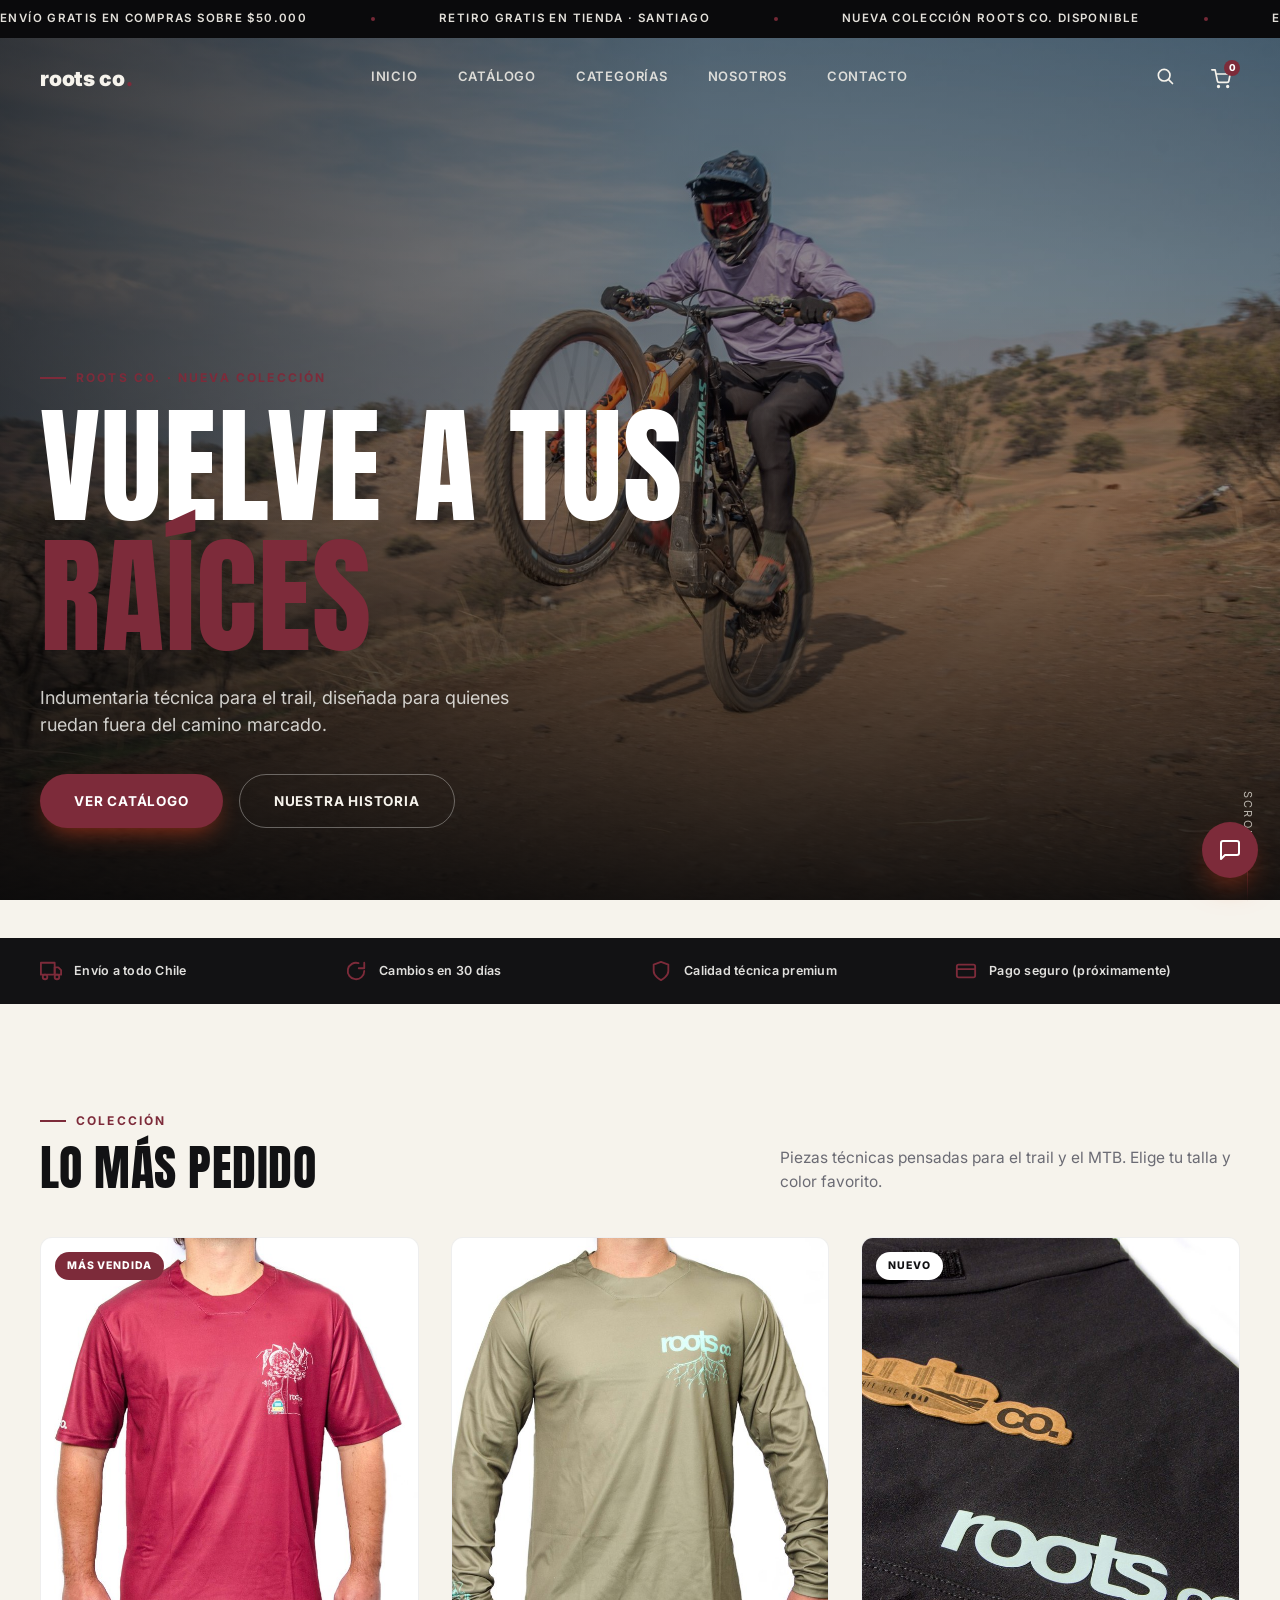
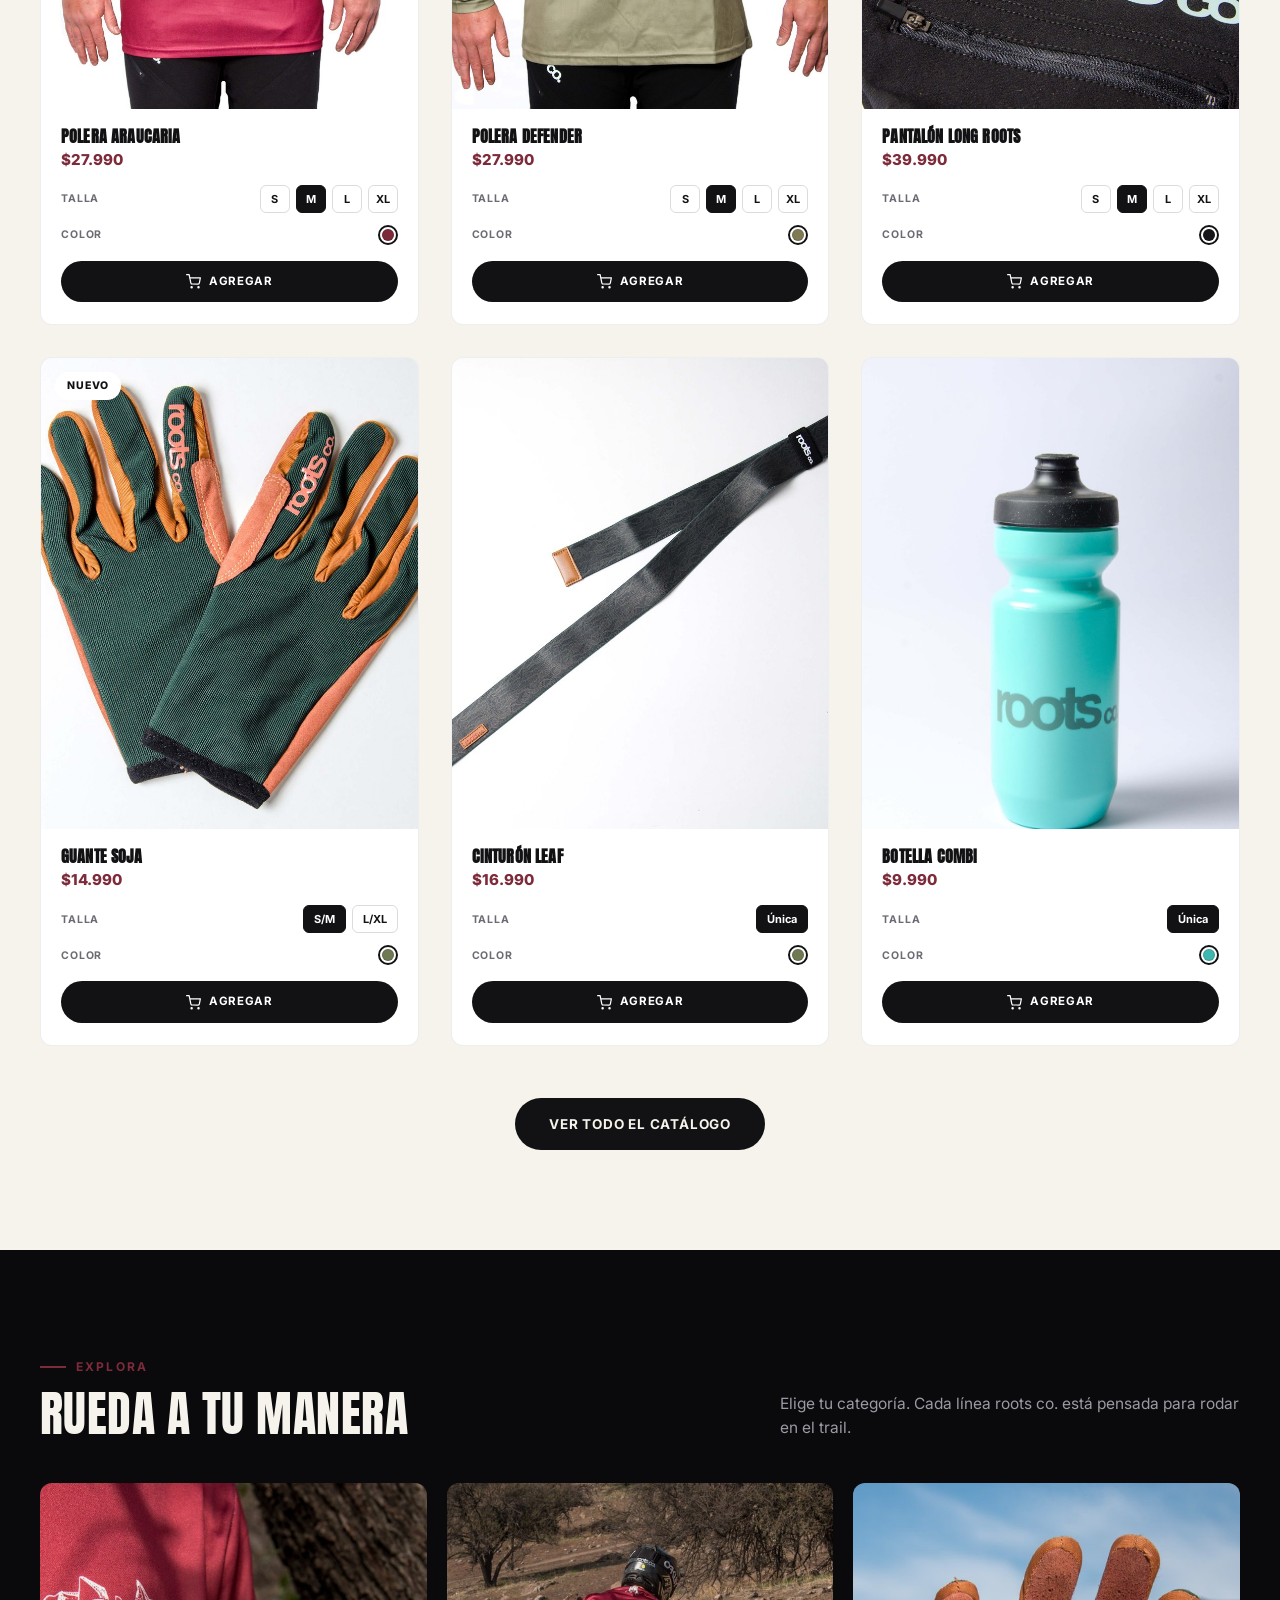
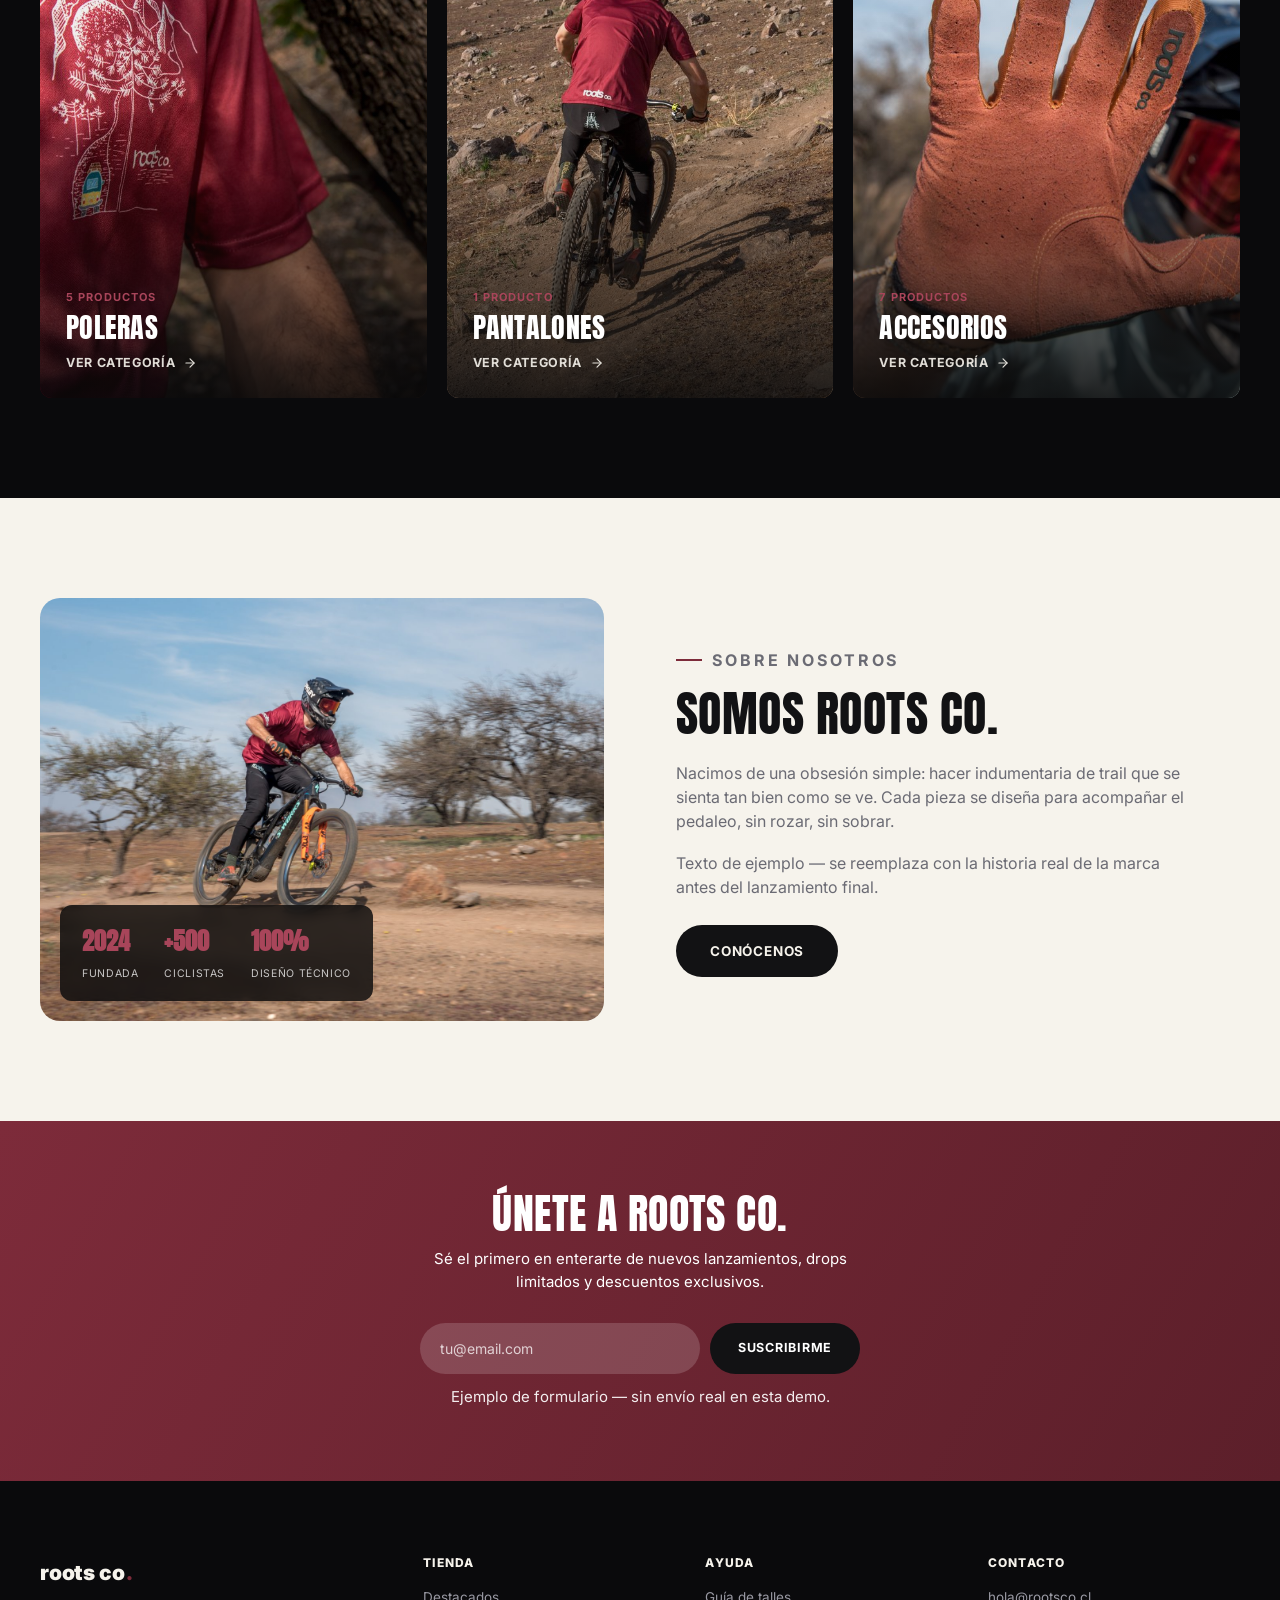
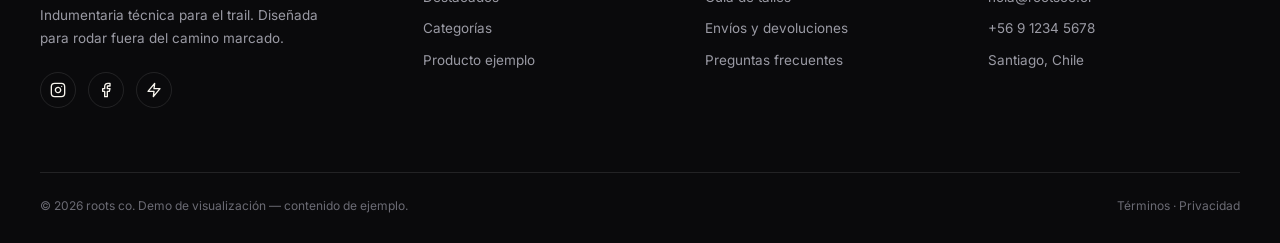
==== index.html @ 6bad0a55 "Corrige que todos los productos llevaban a la misma página Cada tarjeta apuntaba a producto.html sin" ====
<!doctype html>
<html lang="es">
<head>
<meta charset="UTF-8" />
<meta name="viewport" content="width=device-width, initial-scale=1.0" />
<title>roots co. — Indumentaria Trail &amp; MTB</title>
<meta name="description" content="roots co. — indumentaria técnica para trail y MTB. Poleras, pantalones y accesorios diseñados para rodar fuera del camino marcado." />
<meta property="og:title" content="roots co. — Indumentaria Trail &amp; MTB" />
<meta property="og:image" content="assets/images/banner/hero-wheelie.jpg" />
<link rel="icon" href="data:image/svg+xml,<svg xmlns=%22http://www.w3.org/2000/svg%22 viewBox=%220 0 100 100%22><text y=%22.9em%22 font-size=%2290%22 fill=%22%237d2b3a%22>r</text></svg>" />
<link rel="stylesheet" href="css/styles.css" />
</head>
<body>

<!-- ============ Announcement bar ============ -->
<div class="announce">
  <div class="announce-track" aria-hidden="true">
    <span>Envío gratis en compras sobre $50.000</span>
    <span>Retiro gratis en tienda · Santiago</span>
    <span>Nueva colección roots co. disponible</span>
    <span>Envío gratis en compras sobre $50.000</span>
    <span>Retiro gratis en tienda · Santiago</span>
    <span>Nueva colección roots co. disponible</span>
  </div>
</div>

<!-- ============ Header ============ -->
<header class="site-header" id="siteHeader">
  <div class="container">
    <a href="index.html" class="logo">roots co<span class="dot">.</span></a>

    <nav class="nav-desktop">
      <a href="index.html">Inicio</a>
      <a href="index.html#destacados">Catálogo</a>
      <a href="index.html#categorias">Categorías</a>
      <a href="index.html#nosotros">Nosotros</a>
      <a href="index.html#footer">Contacto</a>
    </nav>

    <div class="header-actions">
      <button class="icon-btn hide-mobile" id="searchBtn" aria-label="Buscar" type="button">
        <svg viewBox="0 0 24 24" fill="none" stroke="currentColor" stroke-width="2" stroke-linecap="round"><circle cx="11" cy="11" r="7"/><line x1="21" y1="21" x2="16.65" y2="16.65"/></svg>
      </button>
      <button class="icon-btn" id="cartBtn" aria-label="Carrito" type="button">
        <svg viewBox="0 0 24 24" fill="none" stroke="currentColor" stroke-width="2" stroke-linecap="round" stroke-linejoin="round"><circle cx="9" cy="21" r="1"/><circle cx="20" cy="21" r="1"/><path d="M1 1h4l2.68 13.39a2 2 0 0 0 2 1.61h9.72a2 2 0 0 0 2-1.61L23 6H6"/></svg>
        <span class="cart-count" id="cartCount">0</span>
      </button>
      <button class="nav-toggle" id="navToggle" aria-label="Abrir menú" type="button">
        <svg viewBox="0 0 24 24" fill="none" stroke="currentColor" stroke-width="2" stroke-linecap="round"><line x1="3" y1="7" x2="21" y2="7"/><line x1="3" y1="12" x2="21" y2="12"/><line x1="3" y1="17" x2="21" y2="17"/></svg>
      </button>
    </div>
  </div>
</header>

<!-- ============ Mobile nav ============ -->
<div class="nav-mobile" id="navMobile">
  <a href="index.html">Inicio</a>
  <a href="index.html#destacados">Catálogo</a>
  <a href="index.html#categorias">Categorías</a>
  <a href="index.html#nosotros">Nosotros</a>
  <a href="index.html#footer">Contacto</a>
  <div class="nav-mobile-foot">
    roots co.<br />
    hola@rootsco.cl · +56 9 1234 5678
  </div>
</div>

<!-- ============ Hero ============ -->
<section class="hero">
  <div class="hero-media">
    <img
      src="assets/images/banner/hero-wheelie.jpg"
      alt="Ciclista de roots co. en pleno trail de montaña"
    />
  </div>

  <div class="hero-content">
    <p class="eyebrow">roots co. · Nueva Colección</p>
    <h1 class="hero-title">VUELVE A TUS<br /><em>RAÍCES</em></h1>
    <p class="hero-text">Indumentaria técnica para el trail, diseñada para quienes ruedan fuera del camino marcado.</p>
    <div class="hero-cta">
      <a href="#destacados" class="btn btn-primary">Ver catálogo</a>
      <a href="#nosotros" class="btn btn-ghost">Nuestra historia</a>
    </div>
  </div>

  <div class="hero-scroll" aria-hidden="true">
    <span>Scroll</span>
    <span class="chevron"></span>
  </div>
</section>

<!-- ============ Value strip ============ -->
<div class="value-strip">
  <div class="container">
    <div class="value-item">
      <svg viewBox="0 0 24 24" fill="none" stroke="currentColor" stroke-width="2" stroke-linecap="round" stroke-linejoin="round"><rect x="1" y="3" width="15" height="13"/><polygon points="16 8 20 8 23 11 23 16 16 16 16 8"/><circle cx="5.5" cy="18.5" r="2.5"/><circle cx="18.5" cy="18.5" r="2.5"/></svg>
      Envío a todo Chile
    </div>
    <div class="value-item">
      <svg viewBox="0 0 24 24" fill="none" stroke="currentColor" stroke-width="2" stroke-linecap="round" stroke-linejoin="round"><path d="M21 12a9 9 0 1 1-6.219-8.56"/><polyline points="21 3 21 9 15 9"/></svg>
      Cambios en 30 días
    </div>
    <div class="value-item">
      <svg viewBox="0 0 24 24" fill="none" stroke="currentColor" stroke-width="2" stroke-linecap="round" stroke-linejoin="round"><path d="M12 22s8-4 8-10V5l-8-3-8 3v7c0 6 8 10 8 10z"/></svg>
      Calidad técnica premium
    </div>
    <div class="value-item">
      <svg viewBox="0 0 24 24" fill="none" stroke="currentColor" stroke-width="2" stroke-linecap="round" stroke-linejoin="round"><rect x="2" y="5" width="20" height="14" rx="2"/><line x1="2" y1="10" x2="22" y2="10"/></svg>
      Pago seguro (próximamente)
    </div>
  </div>
</div>

<!-- ============ Featured products ============ -->
<section class="section-products" id="destacados">
  <div class="container">
    <div class="section-head" data-reveal>
      <div>
        <p class="eyebrow">Colección</p>
        <h2 class="section-title">Lo más pedido</h2>
      </div>
      <p class="section-sub">Piezas técnicas pensadas para el trail y el MTB. Elige tu talla y color favorito.</p>
    </div>

    <div class="product-grid">

      <!-- Producto 1 -->
      <a href="producto.html?id=polera-araucaria" class="product-card" data-reveal>
        <div class="product-media">
          <span class="product-badge accent">Más vendida</span>
          <img src="assets/images/productos/poleras/polera-araucaria-1.jpg" alt="Polera Araucaria" loading="lazy" />
          <button class="product-quick" type="button" aria-label="Vista rápida" data-quickview>
            <svg viewBox="0 0 24 24" fill="none" stroke="currentColor" stroke-width="2" stroke-linecap="round" stroke-linejoin="round"><path d="M1 12s4-8 11-8 11 8 11 8-4 8-11 8-11-8-11-8z"/><circle cx="12" cy="12" r="3"/></svg>
          </button>
        </div>
        <div class="product-info">
          <h3 class="product-name">Polera Araucaria</h3>
          <p class="product-price">$27.990</p>

          <div class="option-row">
            <span class="option-label">Talla</span>
            <div class="size-pills" data-size-group>
              <button type="button" class="size-pill">S</button>
              <button type="button" class="size-pill active">M</button>
              <button type="button" class="size-pill">L</button>
              <button type="button" class="size-pill">XL</button>
            </div>
          </div>
          <div class="option-row">
            <span class="option-label">Color</span>
            <div class="color-dots" data-color-group>
              <button type="button" class="color-dot active" style="--c:#7d2b3a" aria-label="Concho Vino"><span style="background:#7d2b3a"></span></button>
            </div>
          </div>

          <button class="product-add" type="button" data-add-cart data-name="Polera Araucaria">
            <svg viewBox="0 0 24 24" fill="none" stroke="currentColor" stroke-width="2" stroke-linecap="round" stroke-linejoin="round"><circle cx="9" cy="21" r="1"/><circle cx="20" cy="21" r="1"/><path d="M1 1h4l2.68 13.39a2 2 0 0 0 2 1.61h9.72a2 2 0 0 0 2-1.61L23 6H6"/></svg>
            Agregar
          </button>
        </div>
      </a>

      <!-- Producto 2 -->
      <a href="producto.html?id=polera-defender" class="product-card" data-reveal>
        <div class="product-media">
          <img src="assets/images/productos/poleras/polera-defender-1.jpg" alt="Polera Defender" loading="lazy" />
          <button class="product-quick" type="button" aria-label="Vista rápida" data-quickview>
            <svg viewBox="0 0 24 24" fill="none" stroke="currentColor" stroke-width="2" stroke-linecap="round" stroke-linejoin="round"><path d="M1 12s4-8 11-8 11 8 11 8-4 8-11 8-11-8-11-8z"/><circle cx="12" cy="12" r="3"/></svg>
          </button>
        </div>
        <div class="product-info">
          <h3 class="product-name">Polera Defender</h3>
          <p class="product-price">$27.990</p>

          <div class="option-row">
            <span class="option-label">Talla</span>
            <div class="size-pills" data-size-group>
              <button type="button" class="size-pill">S</button>
              <button type="button" class="size-pill active">M</button>
              <button type="button" class="size-pill">L</button>
              <button type="button" class="size-pill">XL</button>
            </div>
          </div>
          <div class="option-row">
            <span class="option-label">Color</span>
            <div class="color-dots" data-color-group>
              <button type="button" class="color-dot active" style="--c:#7d7a54" aria-label="Verde Militar"><span style="background:#7d7a54"></span></button>
            </div>
          </div>

          <button class="product-add" type="button" data-add-cart data-name="Polera Defender">
            <svg viewBox="0 0 24 24" fill="none" stroke="currentColor" stroke-width="2" stroke-linecap="round" stroke-linejoin="round"><circle cx="9" cy="21" r="1"/><circle cx="20" cy="21" r="1"/><path d="M1 1h4l2.68 13.39a2 2 0 0 0 2 1.61h9.72a2 2 0 0 0 2-1.61L23 6H6"/></svg>
            Agregar
          </button>
        </div>
      </a>

      <!-- Producto 3 -->
      <a href="producto.html?id=pantalon-long-roots" class="product-card" data-reveal>
        <div class="product-media">
          <span class="product-badge">Nuevo</span>
          <img src="assets/images/productos/pantalones/pantalon-long-roots-1.jpg" alt="Pantalón Long Roots" loading="lazy" />
          <button class="product-quick" type="button" aria-label="Vista rápida" data-quickview>
            <svg viewBox="0 0 24 24" fill="none" stroke="currentColor" stroke-width="2" stroke-linecap="round" stroke-linejoin="round"><path d="M1 12s4-8 11-8 11 8 11 8-4 8-11 8-11-8-11-8z"/><circle cx="12" cy="12" r="3"/></svg>
          </button>
        </div>
        <div class="product-info">
          <h3 class="product-name">Pantalón Long Roots</h3>
          <p class="product-price">$39.990</p>

          <div class="option-row">
            <span class="option-label">Talla</span>
            <div class="size-pills" data-size-group>
              <button type="button" class="size-pill">S</button>
              <button type="button" class="size-pill active">M</button>
              <button type="button" class="size-pill">L</button>
              <button type="button" class="size-pill">XL</button>
            </div>
          </div>
          <div class="option-row">
            <span class="option-label">Color</span>
            <div class="color-dots" data-color-group>
              <button type="button" class="color-dot active" style="--c:#16161a" aria-label="Negro"><span style="background:#16161a"></span></button>
            </div>
          </div>

          <button class="product-add" type="button" data-add-cart data-name="Pantalón Long Roots">
            <svg viewBox="0 0 24 24" fill="none" stroke="currentColor" stroke-width="2" stroke-linecap="round" stroke-linejoin="round"><circle cx="9" cy="21" r="1"/><circle cx="20" cy="21" r="1"/><path d="M1 1h4l2.68 13.39a2 2 0 0 0 2 1.61h9.72a2 2 0 0 0 2-1.61L23 6H6"/></svg>
            Agregar
          </button>
        </div>
      </a>

      <!-- Producto 4 -->
      <a href="producto.html?id=guante-soja" class="product-card" data-reveal>
        <div class="product-media">
          <span class="product-badge">Nuevo</span>
          <img src="assets/images/productos/guantes/guante-soja-1.jpg" alt="Guante Soja" loading="lazy" />
          <button class="product-quick" type="button" aria-label="Vista rápida" data-quickview>
            <svg viewBox="0 0 24 24" fill="none" stroke="currentColor" stroke-width="2" stroke-linecap="round" stroke-linejoin="round"><path d="M1 12s4-8 11-8 11 8 11 8-4 8-11 8-11-8-11-8z"/><circle cx="12" cy="12" r="3"/></svg>
          </button>
        </div>
        <div class="product-info">
          <h3 class="product-name">Guante Soja</h3>
          <p class="product-price">$14.990</p>

          <div class="option-row">
            <span class="option-label">Talla</span>
            <div class="size-pills" data-size-group>
              <button type="button" class="size-pill active" style="width:auto;padding:0 10px;">S/M</button>
              <button type="button" class="size-pill" style="width:auto;padding:0 10px;">L/XL</button>
            </div>
          </div>
          <div class="option-row">
            <span class="option-label">Color</span>
            <div class="color-dots" data-color-group>
              <button type="button" class="color-dot active" style="--c:#6f7a52" aria-label="Verde Militar"><span style="background:#6f7a52"></span></button>
            </div>
          </div>

          <button class="product-add" type="button" data-add-cart data-name="Guante Soja">
            <svg viewBox="0 0 24 24" fill="none" stroke="currentColor" stroke-width="2" stroke-linecap="round" stroke-linejoin="round"><circle cx="9" cy="21" r="1"/><circle cx="20" cy="21" r="1"/><path d="M1 1h4l2.68 13.39a2 2 0 0 0 2 1.61h9.72a2 2 0 0 0 2-1.61L23 6H6"/></svg>
            Agregar
          </button>
        </div>
      </a>

      <!-- Producto 5 -->
      <a href="producto.html?id=cinturon-leaf" class="product-card" data-reveal>
        <div class="product-media">
          <img src="assets/images/productos/cinturones/cinturon-leaf-1.jpg" alt="Cinturón Leaf" loading="lazy" />
          <button class="product-quick" type="button" aria-label="Vista rápida" data-quickview>
            <svg viewBox="0 0 24 24" fill="none" stroke="currentColor" stroke-width="2" stroke-linecap="round" stroke-linejoin="round"><path d="M1 12s4-8 11-8 11 8 11 8-4 8-11 8-11-8-11-8z"/><circle cx="12" cy="12" r="3"/></svg>
          </button>
        </div>
        <div class="product-info">
          <h3 class="product-name">Cinturón Leaf</h3>
          <p class="product-price">$16.990</p>

          <div class="option-row">
            <span class="option-label">Talla</span>
            <div class="size-pills" data-size-group>
              <button type="button" class="size-pill active" style="width:auto;padding:0 10px;">Única</button>
            </div>
          </div>
          <div class="option-row">
            <span class="option-label">Color</span>
            <div class="color-dots" data-color-group>
              <button type="button" class="color-dot active" style="--c:#6f7a52" aria-label="Verde Militar"><span style="background:#6f7a52"></span></button>
            </div>
          </div>

          <button class="product-add" type="button" data-add-cart data-name="Cinturón Leaf">
            <svg viewBox="0 0 24 24" fill="none" stroke="currentColor" stroke-width="2" stroke-linecap="round" stroke-linejoin="round"><circle cx="9" cy="21" r="1"/><circle cx="20" cy="21" r="1"/><path d="M1 1h4l2.68 13.39a2 2 0 0 0 2 1.61h9.72a2 2 0 0 0 2-1.61L23 6H6"/></svg>
            Agregar
          </button>
        </div>
      </a>

      <!-- Producto 6 -->
      <a href="producto.html?id=botella-combi" class="product-card" data-reveal>
        <div class="product-media">
          <img src="assets/images/productos/botellas/botella-combi-1.jpg" alt="Botella Combi" loading="lazy" />
          <button class="product-quick" type="button" aria-label="Vista rápida" data-quickview>
            <svg viewBox="0 0 24 24" fill="none" stroke="currentColor" stroke-width="2" stroke-linecap="round" stroke-linejoin="round"><path d="M1 12s4-8 11-8 11 8 11 8-4 8-11 8-11-8-11-8z"/><circle cx="12" cy="12" r="3"/></svg>
          </button>
        </div>
        <div class="product-info">
          <h3 class="product-name">Botella Combi</h3>
          <p class="product-price">$9.990</p>

          <div class="option-row">
            <span class="option-label">Talla</span>
            <div class="size-pills" data-size-group>
              <button type="button" class="size-pill active" style="width:auto;padding:0 10px;">Única</button>
            </div>
          </div>
          <div class="option-row">
            <span class="option-label">Color</span>
            <div class="color-dots" data-color-group>
              <button type="button" class="color-dot active" style="--c:#3fb6ae" aria-label="Turquesa"><span style="background:#3fb6ae"></span></button>
            </div>
          </div>

          <button class="product-add" type="button" data-add-cart data-name="Botella Combi">
            <svg viewBox="0 0 24 24" fill="none" stroke="currentColor" stroke-width="2" stroke-linecap="round" stroke-linejoin="round"><circle cx="9" cy="21" r="1"/><circle cx="20" cy="21" r="1"/><path d="M1 1h4l2.68 13.39a2 2 0 0 0 2 1.61h9.72a2 2 0 0 0 2-1.61L23 6H6"/></svg>
            Agregar
          </button>
        </div>
      </a>

    </div>

    <div class="products-foot" data-reveal>
      <a href="categoria.html?cat=todos" class="btn btn-dark">Ver todo el catálogo</a>
    </div>
  </div>
</section>

<!-- ============ Categories ============ -->
<section class="section-categories" id="categorias">
  <div class="container">
    <div class="section-head" data-reveal>
      <div>
        <p class="eyebrow">Explora</p>
        <h2 class="section-title">Rueda a tu manera</h2>
      </div>
      <p class="section-sub on-dark">Elige tu categoría. Cada línea roots co. está pensada para rodar en el trail.</p>
    </div>

    <div class="cat-grid">
      <a href="categoria.html?cat=poleras" class="cat-card" data-reveal>
        <img src="assets/images/categorias/poleras.jpg" alt="Detalle de polera roots co. en el trail" loading="lazy" />
        <div class="cat-tag">
          <span class="cat-count">5 productos</span>
          <h3>Poleras</h3>
          <span class="cat-link">Ver categoría
            <svg viewBox="0 0 24 24" fill="none" stroke="currentColor" stroke-width="2" stroke-linecap="round" stroke-linejoin="round"><line x1="5" y1="12" x2="19" y2="12"/><polyline points="12 5 19 12 12 19"/></svg>
          </span>
        </div>
      </a>
      <a href="categoria.html?cat=pantalones" class="cat-card" data-reveal>
        <img src="assets/images/categorias/pantalones.jpg" alt="Ciclista de roots co. rodando en terreno rocoso" loading="lazy" />
        <div class="cat-tag">
          <span class="cat-count">1 producto</span>
          <h3>Pantalones</h3>
          <span class="cat-link">Ver categoría
            <svg viewBox="0 0 24 24" fill="none" stroke="currentColor" stroke-width="2" stroke-linecap="round" stroke-linejoin="round"><line x1="5" y1="12" x2="19" y2="12"/><polyline points="12 5 19 12 12 19"/></svg>
          </span>
        </div>
      </a>
      <a href="categoria.html?cat=accesorios" class="cat-card" data-reveal>
        <img src="assets/images/categorias/accesorios.jpg" alt="Detalle de guante técnico roots co." loading="lazy" />
        <div class="cat-tag">
          <span class="cat-count">7 productos</span>
          <h3>Accesorios</h3>
          <span class="cat-link">Ver categoría
            <svg viewBox="0 0 24 24" fill="none" stroke="currentColor" stroke-width="2" stroke-linecap="round" stroke-linejoin="round"><line x1="5" y1="12" x2="19" y2="12"/><polyline points="12 5 19 12 12 19"/></svg>
          </span>
        </div>
      </a>
    </div>
  </div>
</section>

<!-- ============ About ============ -->
<section class="section-about" id="nosotros">
  <div class="container">
    <div class="about-grid">
      <div class="about-media" data-reveal>
        <img src="assets/images/nosotros/nosotros-trail.jpg" alt="Ciclista de roots co. rodando en el trail" loading="lazy" />
        <div class="about-stats">
          <div><strong>2024</strong><span>Fundada</span></div>
          <div><strong>+500</strong><span>Ciclistas</span></div>
          <div><strong>100%</strong><span>Diseño técnico</span></div>
        </div>
      </div>
      <div class="about-copy" data-reveal>
        <p class="eyebrow">Sobre nosotros</p>
        <h2 class="section-title" style="margin-bottom:22px;">Somos roots co.</h2>
        <p>Nacimos de una obsesión simple: hacer indumentaria de trail que se sienta tan bien como se ve. Cada pieza se diseña para acompañar el pedaleo, sin rozar, sin sobrar.</p>
        <p>Texto de ejemplo — se reemplaza con la historia real de la marca antes del lanzamiento final.</p>
        <a href="#footer" class="btn btn-dark">Conócenos</a>
      </div>
    </div>
  </div>
</section>

<!-- ============ Newsletter CTA ============ -->
<section class="section-cta">
  <div class="container">
    <h2 data-reveal>Únete a roots co.</h2>
    <p data-reveal>Sé el primero en enterarte de nuevos lanzamientos, drops limitados y descuentos exclusivos.</p>
    <form class="cta-form" id="newsletterForm" data-reveal>
      <input type="email" placeholder="tu@email.com" required aria-label="Correo electrónico" />
      <button type="submit">Suscribirme</button>
    </form>
    <p class="cta-note">Ejemplo de formulario — sin envío real en esta demo.</p>
  </div>
</section>

<!-- ============ Footer ============ -->
<footer class="site-footer" id="footer">
  <div class="container">
    <div class="footer-grid">
      <div class="footer-brand">
        <a href="index.html" class="logo">roots co<span class="dot">.</span></a>
        <p>Indumentaria técnica para el trail. Diseñada para rodar fuera del camino marcado.</p>
        <div class="footer-social">
          <a href="#" aria-label="Instagram"><svg viewBox="0 0 24 24" fill="none" stroke="currentColor" stroke-width="2" stroke-linecap="round" stroke-linejoin="round"><rect x="2" y="2" width="20" height="20" rx="5"/><path d="M16 11.37A4 4 0 1 1 12.63 8 4 4 0 0 1 16 11.37z"/><line x1="17.5" y1="6.5" x2="17.51" y2="6.5"/></svg></a>
          <a href="#" aria-label="Facebook"><svg viewBox="0 0 24 24" fill="none" stroke="currentColor" stroke-width="2" stroke-linecap="round" stroke-linejoin="round"><path d="M18 2h-3a5 5 0 0 0-5 5v3H7v4h3v8h4v-8h3l1-4h-4V7a1 1 0 0 1 1-1h3z"/></svg></a>
          <a href="#" aria-label="Strava"><svg viewBox="0 0 24 24" fill="none" stroke="currentColor" stroke-width="2" stroke-linecap="round" stroke-linejoin="round"><polygon points="13 2 3 14 12 14 11 22 21 10 12 10 13 2"/></svg></a>
        </div>
      </div>

      <div class="footer-col">
        <h4>Tienda</h4>
        <ul>
          <li><a href="index.html#destacados">Destacados</a></li>
          <li><a href="index.html#categorias">Categorías</a></li>
          <li><a href="producto.html?id=polera-araucaria">Producto ejemplo</a></li>
        </ul>
      </div>

      <div class="footer-col">
        <h4>Ayuda</h4>
        <ul>
          <li><a href="#">Guía de talles</a></li>
          <li><a href="#">Envíos y devoluciones</a></li>
          <li><a href="#">Preguntas frecuentes</a></li>
        </ul>
      </div>

      <div class="footer-col">
        <h4>Contacto</h4>
        <ul>
          <li>hola@rootsco.cl</li>
          <li>+56 9 1234 5678</li>
          <li>Santiago, Chile</li>
        </ul>
      </div>
    </div>

    <div class="footer-bottom">
      <span>© 2026 roots co. Demo de visualización — contenido de ejemplo.</span>
      <span><a href="#">Términos</a> · <a href="#">Privacidad</a></span>
    </div>
  </div>
</footer>

<!-- ============ Search overlay ============ -->
<div class="search-overlay" id="searchOverlay">
  <button class="search-close" id="searchClose" aria-label="Cerrar búsqueda" type="button">
    <svg viewBox="0 0 24 24" fill="none" stroke="currentColor" stroke-width="2" stroke-linecap="round"><line x1="18" y1="6" x2="6" y2="18"/><line x1="6" y1="6" x2="18" y2="18"/></svg>
  </button>
  <div class="search-panel">
    <form class="search-box" id="searchForm">
      <svg viewBox="0 0 24 24" fill="none" stroke="currentColor" stroke-width="2" stroke-linecap="round"><circle cx="11" cy="11" r="7"/><line x1="21" y1="21" x2="16.65" y2="16.65"/></svg>
      <input type="text" id="searchInput" placeholder="Buscar poleras, pantalones, guantes..." autocomplete="off" />
    </form>
    <div class="search-results" id="searchResults"></div>
  </div>
</div>

<!-- ============ Toast ============ -->
<div class="toast" id="toast">
  <svg viewBox="0 0 24 24" fill="none" stroke="currentColor" stroke-width="2" stroke-linecap="round" stroke-linejoin="round"><path d="M22 11.08V12a10 10 0 1 1-5.93-9.14"/><polyline points="22 4 12 14.01 9 11.01"/></svg>
  <span id="toastMsg">Producto agregado</span>
</div>

<!-- ============ Contact float ============ -->
<button class="contact-float" id="contactFloatBtn" aria-label="¿Tienes una pregunta? Escríbenos" type="button">
  <svg viewBox="0 0 24 24" fill="none" stroke="currentColor" stroke-width="2" stroke-linecap="round" stroke-linejoin="round"><path d="M21 15a2 2 0 0 1-2 2H7l-4 4V5a2 2 0 0 1 2-2h14a2 2 0 0 1 2 2z"/></svg>
</button>
<div class="contact-panel" id="contactPanel">
  <div class="contact-panel-head">
    <span>¿Tienes una pregunta?</span>
    <button class="contact-panel-close" id="contactPanelClose" aria-label="Cerrar" type="button">
      <svg viewBox="0 0 24 24" fill="none" stroke="currentColor" stroke-width="2" stroke-linecap="round"><line x1="18" y1="6" x2="6" y2="18"/><line x1="6" y1="6" x2="18" y2="18"/></svg>
    </button>
  </div>
  <p class="contact-panel-hint">Escríbenos y te respondemos a la brevedad.</p>
  <form id="contactForm" class="contact-form">
    <input type="text" name="nombre" placeholder="Tu nombre" required />
    <input type="email" name="correo" placeholder="Tu correo" required />
    <textarea name="mensaje" placeholder="Escribe tu pregunta..." rows="3" required></textarea>
    <button type="submit" class="btn btn-primary">Enviar</button>
  </form>
</div>

<script src="js/products.js"></script>
<script src="js/main.js"></script>
</body>
</html>
---- css/styles.css ----
/* ==========================================================================
   ROOTS CO. — estilos del sitio
   ========================================================================== */

/* ---------- Fonts ---------- */
@import url('https://fonts.googleapis.com/css2?family=Anton&family=Inter:wght@400;500;600;700;800;900&display=swap');

/* ---------- Tokens ---------- */
:root {
  --c-black: #0a0a0c;
  --c-black-soft: #131316;
  --c-card: #1a1a1e;
  --c-card-2: #202024;
  --c-white: #f6f3ec;
  --c-white-pure: #ffffff;
  --c-ink: #121214;
  --c-muted: #9a9aa4;
  --c-muted-light: #6b6b74;
  --c-line: rgba(255, 255, 255, 0.1);
  --c-line-dark: rgba(18, 18, 20, 0.1);
  --c-accent: #7d2b3a;
  --c-accent-dark: #5c1f2a;
  --c-accent-light: #a8455a;
  --c-accent-soft: rgba(125, 43, 58, 0.12);

  --font-display: 'Anton', 'Inter', sans-serif;
  --font-body: 'Inter', -apple-system, BlinkMacSystemFont, sans-serif;

  --container: 1280px;
  --radius-sm: 6px;
  --radius-md: 12px;
  --radius-lg: 20px;
  --ease: cubic-bezier(0.22, 1, 0.36, 1);
}

/* ---------- Reset ---------- */
* , *::before, *::after { box-sizing: border-box; margin: 0; padding: 0; }

html { scroll-behavior: smooth; }

body {
  font-family: var(--font-body);
  background: var(--c-white);
  color: var(--c-ink);
  line-height: 1.5;
  -webkit-font-smoothing: antialiased;
  overflow-x: hidden;
}

img, video { max-width: 100%; display: block; }
a { color: inherit; text-decoration: none; }
ul { list-style: none; }
button { font: inherit; cursor: pointer; border: none; background: none; color: inherit; }
input { font: inherit; }

.container {
  width: 100%;
  max-width: var(--container);
  margin: 0 auto;
  padding: 0 24px;
}

@media (min-width: 768px) {
  .container { padding: 0 40px; }
}

section { position: relative; }

.eyebrow {
  display: inline-flex;
  align-items: center;
  gap: 10px;
  font-size: 12px;
  font-weight: 700;
  letter-spacing: 0.18em;
  text-transform: uppercase;
  color: var(--c-accent);
  margin-bottom: 14px;
}
.eyebrow::before {
  content: '';
  width: 26px;
  height: 2px;
  background: var(--c-accent);
  display: inline-block;
}

.section-head {
  display: flex;
  flex-wrap: wrap;
  align-items: flex-end;
  justify-content: space-between;
  gap: 20px;
  margin-bottom: 44px;
}

h1, h2, h3, h4 {
  font-family: var(--font-display);
  font-weight: 400;
  letter-spacing: 0.01em;
  line-height: 1.02;
  text-transform: uppercase;
}

.section-title {
  font-size: clamp(30px, 4.4vw, 48px);
}

.section-sub {
  color: var(--c-muted-light);
  max-width: 46ch;
  font-size: 15.5px;
}
.section-sub.on-dark { color: var(--c-muted); }

.btn {
  display: inline-flex;
  align-items: center;
  justify-content: center;
  gap: 10px;
  padding: 16px 34px;
  border-radius: 999px;
  font-weight: 700;
  font-size: 13.5px;
  letter-spacing: 0.06em;
  text-transform: uppercase;
  transition: transform 0.35s var(--ease), background-color 0.25s ease, color 0.25s ease, border-color .25s ease, box-shadow .25s ease;
  white-space: nowrap;
}
.btn-primary {
  background: var(--c-accent);
  color: #fff;
  box-shadow: 0 10px 24px -8px rgba(255, 75, 31, 0.55);
}
.btn-primary:hover { background: var(--c-accent-dark); transform: translateY(-2px); }

.btn-ghost {
  background: transparent;
  color: var(--c-white);
  border: 1.5px solid rgba(247, 246, 243, 0.35);
}
.btn-ghost:hover { border-color: var(--c-white); background: rgba(247, 246, 243, 0.08); transform: translateY(-2px); }

.btn-dark {
  background: var(--c-ink);
  color: var(--c-white);
}
.btn-dark:hover { background: var(--c-black); transform: translateY(-2px); }

.btn-block { width: 100%; }
.btn-sm { padding: 11px 22px; font-size: 12px; }

/* ---------- Announcement bar ---------- */
.announce {
  background: var(--c-black);
  color: var(--c-white);
  overflow: hidden;
  height: 38px;
}
.announce-track {
  display: flex;
  align-items: center;
  height: 100%;
  gap: 64px;
  width: max-content;
  animation: marquee 22s linear infinite;
}
.announce-track span {
  font-size: 11.5px;
  font-weight: 600;
  letter-spacing: 0.12em;
  text-transform: uppercase;
  color: var(--c-white);
  opacity: 0.92;
  display: inline-flex;
  align-items: center;
  gap: 10px;
}
.announce-track span::after {
  content: '';
  width: 4px;
  height: 4px;
  border-radius: 50%;
  background: var(--c-accent);
  display: inline-block;
  margin-left: 54px;
}
@keyframes marquee {
  from { transform: translateX(0); }
  to { transform: translateX(-50%); }
}
@media (prefers-reduced-motion: reduce) {
  .announce-track { animation: none; }
}

/* ---------- Header ---------- */
.site-header {
  position: fixed;
  top: 38px;
  left: 0;
  right: 0;
  z-index: 100;
  padding: 22px 0;
  transition: background-color 0.4s var(--ease), padding 0.4s var(--ease), top .3s var(--ease), box-shadow .4s ease, border-color .4s ease;
  border-bottom: 1px solid transparent;
}
.site-header.is-solid {
  background: rgba(10, 10, 12, 0.86);
  backdrop-filter: blur(14px);
  -webkit-backdrop-filter: blur(14px);
  padding: 14px 0;
  border-bottom-color: var(--c-line);
}
.site-header.no-announce { top: 0; }
.site-header .container {
  display: flex;
  align-items: center;
  justify-content: space-between;
  gap: 20px;
}

.logo {
  font-family: var(--font-body);
  font-weight: 900;
  font-size: 21px;
  letter-spacing: -0.01em;
  text-transform: lowercase;
  color: var(--c-white);
  display: flex;
  align-items: center;
  gap: 2px;
}
.logo .dot { color: var(--c-accent); }

.nav-desktop {
  display: none;
}
@media (min-width: 900px) {
  .nav-desktop { display: flex; align-items: center; gap: 40px; }
}
.nav-desktop a {
  font-size: 13px;
  font-weight: 600;
  letter-spacing: 0.06em;
  text-transform: uppercase;
  color: var(--c-white);
  opacity: 0.85;
  position: relative;
  padding-bottom: 4px;
  transition: opacity .25s ease;
}
.nav-desktop a:hover { opacity: 1; }
.nav-desktop a::after {
  content: '';
  position: absolute;
  left: 0; bottom: 0;
  width: 0; height: 1.5px;
  background: var(--c-accent);
  transition: width .3s var(--ease);
}
.nav-desktop a:hover::after { width: 100%; }

.header-actions {
  display: flex;
  align-items: center;
  gap: 18px;
}
.icon-btn {
  color: var(--c-white);
  display: inline-flex;
  align-items: center;
  justify-content: center;
  width: 38px;
  height: 38px;
  border-radius: 50%;
  transition: background .25s ease;
  position: relative;
}
.icon-btn:hover { background: rgba(247,246,243,0.1); }
.icon-btn svg { width: 20px; height: 20px; }
.cart-count {
  position: absolute;
  top: 0; right: 0;
  width: 16px; height: 16px;
  border-radius: 50%;
  background: var(--c-accent);
  color: #fff;
  font-size: 9.5px;
  font-weight: 800;
  display: flex; align-items: center; justify-content: center;
}
.nav-toggle {
  display: inline-flex;
  color: var(--c-white);
  width: 38px; height: 38px;
  align-items: center; justify-content: center;
}
@media (min-width: 900px) { .nav-toggle { display: none; } }
.nav-toggle svg { width: 24px; height: 24px; }

/* Mobile nav panel */
.nav-mobile {
  position: fixed;
  inset: 0;
  z-index: 99;
  background: var(--c-black);
  display: flex;
  flex-direction: column;
  padding: 110px 32px 40px;
  transform: translateY(-100%);
  transition: transform 0.45s var(--ease);
}
.nav-mobile.is-open { transform: translateY(0); }
.nav-mobile a {
  font-family: var(--font-display);
  font-size: 34px;
  color: var(--c-white);
  padding: 14px 0;
  border-bottom: 1px solid var(--c-line);
  text-transform: uppercase;
}
.nav-mobile .nav-mobile-foot {
  margin-top: auto;
  color: var(--c-muted);
  font-size: 13px;
  line-height: 1.8;
}

/* ---------- Search overlay ---------- */
.search-overlay {
  position: fixed;
  inset: 0;
  z-index: 300;
  background: rgba(10, 10, 12, 0.97);
  display: flex;
  flex-direction: column;
  align-items: center;
  padding: 110px 24px 40px;
  opacity: 0;
  visibility: hidden;
  transition: opacity 0.3s ease, visibility 0.3s ease;
}
.search-overlay.is-open { opacity: 1; visibility: visible; }

.search-close {
  position: absolute;
  top: 26px;
  right: 20px;
  width: 44px;
  height: 44px;
  border-radius: 50%;
  color: var(--c-white);
  display: flex;
  align-items: center;
  justify-content: center;
  transition: background 0.25s ease;
}
.search-close:hover { background: rgba(247, 246, 243, 0.1); }
.search-close svg { width: 22px; height: 22px; }

.search-panel { width: 100%; max-width: 640px; }

.search-box {
  display: flex;
  align-items: center;
  gap: 16px;
  border-bottom: 2px solid rgba(247, 246, 243, 0.25);
  padding-bottom: 16px;
}
.search-box svg { width: 24px; height: 24px; color: var(--c-accent); flex-shrink: 0; }
.search-box input {
  flex: 1;
  min-width: 0;
  background: none;
  border: none;
  outline: none;
  color: var(--c-white);
  font-family: var(--font-display);
  font-size: clamp(20px, 4vw, 32px);
  letter-spacing: 0.01em;
}
.search-box input::placeholder { color: rgba(247, 246, 243, 0.35); }

.search-results {
  margin-top: 26px;
  display: flex;
  flex-direction: column;
  gap: 2px;
  max-height: 50vh;
  overflow-y: auto;
}
.search-result {
  display: flex;
  align-items: center;
  gap: 16px;
  padding: 14px 10px;
  border-radius: var(--radius-sm);
  color: var(--c-white);
  transition: background 0.2s ease;
}
.search-result:hover { background: rgba(247, 246, 243, 0.08); }
.search-result .swatch { width: 38px; height: 38px; border-radius: 8px; flex-shrink: 0; box-shadow: inset 0 0 0 1px rgba(255,255,255,0.15); }
.search-result .info { flex: 1; min-width: 0; display: flex; flex-direction: column; gap: 2px; }
.search-result .info .name { font-weight: 700; font-size: 14.5px; }
.search-result .info .cat { font-size: 12px; color: var(--c-muted); }
.search-result .price { font-weight: 800; color: var(--c-accent-light); font-size: 14px; white-space: nowrap; }
.search-hint, .search-empty { color: var(--c-muted); font-size: 14px; padding: 10px; }

/* ---------- Hero ---------- */
.hero {
  position: relative;
  min-height: 100svh;
  display: flex;
  align-items: flex-end;
  /* Intentionally no background here: .hero-media is position:fixed and
     paints behind the whole page (z-index:-1). An opaque background on
     .hero itself would sit in the normal stacking layer (z-index:0/auto)
     and completely cover the fixed video underneath it. */
  overflow: hidden;
}
.hero-media {
  /* Fixed to the viewport (not absolute to .hero) so the video/poster stays
     pinned in place while the page scrolls, and the sections below — which
     all have solid backgrounds — scroll up and progressively cover it.
     This only works because no ancestor (html, body, .hero) sets a
     transform/filter/perspective/will-change/contain — any of those would
     turn that ancestor into the fixed positioning containing block instead
     of the viewport. Keep it that way. */
  position: fixed;
  inset: 0;
  z-index: -1;
  background: var(--c-black);
}
.hero-media video,
.hero-media img {
  width: 100%;
  height: 100%;
  object-fit: cover;
  object-position: center 30%;
}
.hero-media::after {
  content: '';
  position: absolute;
  inset: 0;
  background:
    linear-gradient(0deg, rgba(8,8,9,0.92) 0%, rgba(8,8,9,0.35) 46%, rgba(8,8,9,0.5) 100%),
    linear-gradient(90deg, rgba(8,8,9,0.55) 0%, rgba(8,8,9,0.05) 55%);
}

/* On phones, skip the fixed/pinned background trick entirely: some mobile
   browsers resize the viewport as the address bar shows/hides, which can
   make a position:fixed, 100svh hero misbehave (jump, leave gaps, or
   collapse). Below 768px the hero just scrolls away normally like any
   other section — simpler and safer. Desktop/laptop (min-width:768px)
   keeps the fixed pinned-video behaviour untouched. */
@media (max-width: 767.98px) {
  .hero { min-height: 100vh; min-height: 100dvh; }
  .hero-media { position: absolute; }
}

.hero-content {
  position: relative;
  z-index: 2;
  width: 100%;
  padding: 0 24px 88px;
  color: var(--c-white);
}
@media (min-width: 768px) { .hero-content { padding: 0 40px 110px; } }

.hero-title {
  font-size: clamp(48px, 11vw, 128px);
  color: var(--c-white-pure);
  max-width: 16ch;
}
.hero-title em {
  font-style: normal;
  color: var(--c-accent);
}
.hero-text {
  margin-top: 22px;
  max-width: 46ch;
  font-size: clamp(15px, 1.6vw, 18px);
  color: rgba(247,246,243,0.82);
}
.hero-cta {
  margin-top: 36px;
  display: flex;
  flex-wrap: wrap;
  gap: 16px;
}

.hero-scroll {
  position: absolute;
  right: 24px;
  bottom: 36px;
  z-index: 2;
  display: none;
  flex-direction: column;
  align-items: center;
  gap: 10px;
  color: var(--c-white);
}
@media (min-width: 768px) { .hero-scroll { display: flex; } }
.hero-scroll span {
  writing-mode: vertical-rl;
  font-size: 11px;
  letter-spacing: 0.2em;
  text-transform: uppercase;
  opacity: 0.7;
}
.hero-scroll .chevron {
  width: 1px;
  height: 46px;
  background: linear-gradient(to bottom, var(--c-accent), transparent);
  position: relative;
  overflow: hidden;
}
.hero-scroll .chevron::after {
  content: '';
  position: absolute;
  top: -100%;
  left: 0; right: 0;
  height: 100%;
  background: linear-gradient(to bottom, transparent, var(--c-white));
  animation: scrollLine 2.2s ease-in-out infinite;
}
@keyframes scrollLine {
  0% { top: -100%; }
  60%, 100% { top: 100%; }
}

/* ---------- Value strip ---------- */
.value-strip {
  background: var(--c-ink);
  color: var(--c-white);
  padding: 22px 0;
}
.value-strip .container {
  display: grid;
  grid-template-columns: repeat(2, 1fr);
  gap: 20px;
}
@media (min-width: 768px) { .value-strip .container { grid-template-columns: repeat(4, 1fr); } }
.value-item {
  display: flex;
  align-items: center;
  gap: 12px;
  font-size: 12.5px;
  font-weight: 600;
  letter-spacing: 0.02em;
  color: rgba(247,246,243,0.9);
}
.value-item svg { width: 22px; height: 22px; flex-shrink: 0; color: var(--c-accent); }

/* ---------- Featured products ---------- */
.section-products {
  background: var(--c-white);
  padding: 100px 0;
}

.product-grid {
  display: grid;
  grid-template-columns: 1fr;
  gap: 28px;
}
@media (min-width: 640px) { .product-grid { grid-template-columns: repeat(2, 1fr); } }
@media (min-width: 1024px) { .product-grid { grid-template-columns: repeat(3, 1fr); gap: 32px; } }

.product-card {
  display: block;
  background: var(--c-white-pure);
  border-radius: var(--radius-md);
  overflow: hidden;
  border: 1px solid rgba(18,18,20,0.07);
  transition: transform .45s var(--ease), box-shadow .45s var(--ease);
}
.product-card:hover {
  transform: translateY(-6px);
  box-shadow: 0 24px 48px -20px rgba(18,18,20,0.22);
}

.product-media {
  position: relative;
  aspect-ratio: 4 / 5;
  overflow: hidden;
  background: #eeece5;
}
.product-media img {
  width: 100%;
  height: 100%;
  object-fit: cover;
  object-position: top center;
  transition: transform .6s var(--ease);
}
.product-card:hover .product-media img { transform: scale(1.05); }

.product-badge {
  position: absolute;
  top: 14px;
  left: 14px;
  background: var(--c-white-pure);
  color: var(--c-ink);
  font-size: 10.5px;
  font-weight: 800;
  letter-spacing: 0.08em;
  text-transform: uppercase;
  padding: 6px 12px;
  border-radius: 999px;
  z-index: 2;
}
.product-badge.accent { background: var(--c-accent); color: #fff; }

.product-quick {
  position: absolute;
  right: 14px;
  bottom: 14px;
  width: 42px; height: 42px;
  border-radius: 50%;
  background: var(--c-white-pure);
  color: var(--c-ink);
  display: flex; align-items: center; justify-content: center;
  transform: translateY(14px);
  opacity: 0;
  transition: all .4s var(--ease);
  z-index: 2;
}
.product-quick svg { width: 18px; height: 18px; }
.product-card:hover .product-quick { transform: translateY(0); opacity: 1; }

.product-info { padding: 20px 20px 22px; }
.product-name {
  font-size: 15.5px;
  font-weight: 700;
  margin-bottom: 4px;
}
.product-price {
  font-size: 15px;
  color: var(--c-accent);
  font-weight: 800;
  margin-bottom: 14px;
}
.product-price .old {
  color: var(--c-muted-light);
  font-weight: 500;
  text-decoration: line-through;
  margin-left: 8px;
  font-size: 13px;
}

.option-row {
  display: flex;
  align-items: center;
  justify-content: space-between;
  gap: 10px;
  margin-bottom: 12px;
}
.option-label {
  font-size: 10.5px;
  font-weight: 700;
  letter-spacing: 0.08em;
  text-transform: uppercase;
  color: var(--c-muted-light);
  min-width: 42px;
}
.size-pills {
  display: flex;
  gap: 6px;
  flex-wrap: wrap;
}
.size-pill {
  width: 30px; height: 28px;
  border-radius: 6px;
  border: 1px solid rgba(18,18,20,0.15);
  font-size: 11px;
  font-weight: 700;
  display: flex; align-items: center; justify-content: center;
  transition: all .2s ease;
  color: var(--c-ink);
}
.size-pill:hover { border-color: var(--c-ink); }
.size-pill.active { background: var(--c-ink); border-color: var(--c-ink); color: #fff; }

.color-dots { display: flex; gap: 8px; }
.color-dot {
  width: 20px; height: 20px;
  border-radius: 50%;
  border: 2px solid transparent;
  padding: 2px;
  display: flex; align-items: center; justify-content: center;
}
.color-dot span {
  width: 100%; height: 100%;
  border-radius: 50%;
  display: block;
  box-shadow: inset 0 0 0 1px rgba(0,0,0,0.12);
}
.color-dot.active { border-color: var(--c-ink); }

.product-add {
  margin-top: 16px;
  width: 100%;
  padding: 12px;
  border-radius: 999px;
  background: var(--c-ink);
  color: #fff;
  font-size: 11.5px;
  font-weight: 700;
  letter-spacing: 0.06em;
  text-transform: uppercase;
  display: flex; align-items: center; justify-content: center; gap: 8px;
  transition: background .25s ease, transform .25s ease;
}
.product-add:hover { background: var(--c-accent); }
.product-add svg { width: 15px; height: 15px; }

.products-foot {
  margin-top: 52px;
  display: flex;
  justify-content: center;
}

/* ---------- Categories ---------- */
.section-categories {
  background: var(--c-black);
  padding: 100px 0;
  color: var(--c-white);
}
.cat-grid {
  display: grid;
  grid-template-columns: 1fr;
  gap: 20px;
}
@media (min-width: 768px) { .cat-grid { grid-template-columns: repeat(3, 1fr); } }

.cat-card {
  position: relative;
  border-radius: var(--radius-md);
  overflow: hidden;
  aspect-ratio: 3 / 4;
  display: block;
}
.cat-card img {
  position: absolute;
  inset: 0;
  width: 100%; height: 100%;
  object-fit: cover;
  transition: transform .8s var(--ease);
}
.cat-card:hover img { transform: scale(1.08); }
.cat-card::after {
  content: '';
  position: absolute;
  inset: 0;
  background: linear-gradient(0deg, rgba(8,8,9,0.88) 0%, rgba(8,8,9,0.05) 55%);
}
.cat-tag {
  position: relative;
  z-index: 2;
  height: 100%;
  display: flex;
  flex-direction: column;
  justify-content: flex-end;
  padding: 26px;
}
.cat-tag .cat-count {
  font-size: 11px;
  font-weight: 700;
  letter-spacing: 0.1em;
  text-transform: uppercase;
  color: var(--c-accent-light);
  margin-bottom: 8px;
}
.cat-tag h3 {
  font-size: clamp(22px, 3vw, 28px);
  color: var(--c-white-pure);
}
.cat-tag .cat-link {
  margin-top: 12px;
  font-size: 12.5px;
  font-weight: 700;
  text-transform: uppercase;
  letter-spacing: 0.05em;
  display: inline-flex;
  align-items: center;
  gap: 8px;
  color: var(--c-white);
  opacity: 0.9;
}
.cat-tag .cat-link svg { width: 14px; height: 14px; transition: transform .3s var(--ease); }
.cat-card:hover .cat-link svg { transform: translateX(4px); }

/* ---------- About ---------- */
.section-about {
  background: var(--c-white);
  padding: 100px 0;
}
.about-grid {
  display: grid;
  grid-template-columns: 1fr;
  gap: 48px;
  align-items: center;
}
@media (min-width: 900px) { .about-grid { grid-template-columns: 1fr 1fr; gap: 72px; } }
.about-media {
  position: relative;
  border-radius: var(--radius-lg);
  overflow: hidden;
  aspect-ratio: 4/3;
}
.about-media img { width: 100%; height: 100%; object-fit: cover; }
.about-stats {
  position: absolute;
  left: 20px; bottom: 20px;
  background: rgba(10,10,12,0.82);
  backdrop-filter: blur(6px);
  color: #fff;
  border-radius: var(--radius-md);
  padding: 18px 22px;
  display: flex;
  gap: 26px;
}
.about-stats div strong {
  font-family: var(--font-display);
  font-size: 24px;
  display: block;
  color: var(--c-accent-light);
}
.about-stats div span {
  font-size: 10.5px;
  letter-spacing: 0.06em;
  text-transform: uppercase;
  color: rgba(255,255,255,0.75);
}
.about-copy p {
  color: var(--c-muted-light);
  font-size: 16px;
  margin-bottom: 18px;
  max-width: 52ch;
}
.about-copy .btn { margin-top: 8px; }

/* ---------- Newsletter CTA ---------- */
.section-cta {
  background: linear-gradient(120deg, var(--c-accent) 0%, var(--c-accent-dark) 100%);
  padding: 72px 0;
  color: #fff;
  text-align: center;
}
.section-cta h2 { font-size: clamp(28px, 4vw, 42px); color: #fff; }
.section-cta p { margin-top: 12px; opacity: 0.92; max-width: 52ch; margin-inline: auto; font-size: 15px; }
.cta-form {
  margin-top: 30px;
  display: flex;
  gap: 10px;
  max-width: 440px;
  margin-inline: auto;
  flex-wrap: wrap;
  justify-content: center;
}
.cta-form input {
  flex: 1;
  min-width: 220px;
  padding: 15px 20px;
  border-radius: 999px;
  border: none;
  background: rgba(255,255,255,0.16);
  color: #fff;
  font-size: 14px;
}
.cta-form input::placeholder { color: rgba(255,255,255,0.75); }
.cta-form button {
  padding: 15px 28px;
  border-radius: 999px;
  background: var(--c-ink);
  color: #fff;
  font-weight: 700;
  font-size: 12.5px;
  letter-spacing: 0.06em;
  text-transform: uppercase;
  transition: background .25s ease, transform .25s ease;
}
.cta-form button:hover { background: #000; transform: translateY(-2px); }
.cta-note { margin-top: 14px; font-size: 12px; opacity: 0.8; }

/* ---------- Footer ---------- */
.site-footer {
  background: var(--c-black);
  color: var(--c-muted);
  padding: 76px 0 28px;
}
.footer-grid {
  display: grid;
  grid-template-columns: 1fr;
  gap: 44px;
}
@media (min-width: 768px) { .footer-grid { grid-template-columns: 1.4fr 1fr 1fr 1fr; gap: 30px; } }

.footer-brand .logo { margin-bottom: 16px; }
.footer-brand p { font-size: 13.5px; line-height: 1.7; max-width: 32ch; color: var(--c-muted); }
.footer-social { display: flex; gap: 12px; margin-top: 22px; }
.footer-social a {
  width: 36px; height: 36px;
  border-radius: 50%;
  border: 1px solid var(--c-line);
  display: flex; align-items: center; justify-content: center;
  transition: all .25s ease;
}
.footer-social a:hover { background: var(--c-accent); border-color: var(--c-accent); }
.footer-social svg { width: 16px; height: 16px; color: var(--c-white); }

.footer-col h4 {
  font-family: var(--font-body);
  font-size: 12px;
  font-weight: 800;
  letter-spacing: 0.1em;
  text-transform: uppercase;
  color: var(--c-white);
  margin-bottom: 18px;
}
.footer-col ul { display: flex; flex-direction: column; gap: 11px; }
.footer-col a, .footer-col li {
  font-size: 13.5px;
  color: var(--c-muted);
  transition: color .2s ease;
}
.footer-col a:hover { color: var(--c-white); }

.footer-bottom {
  margin-top: 64px;
  padding-top: 24px;
  border-top: 1px solid var(--c-line);
  display: flex;
  flex-wrap: wrap;
  gap: 12px;
  justify-content: space-between;
  font-size: 12px;
  color: var(--c-muted-light);
}
.footer-bottom a { color: var(--c-muted-light); }
.footer-bottom a:hover { color: var(--c-white); }

/* ---------- Toast ---------- */
.toast {
  position: fixed;
  left: 50%;
  bottom: 28px;
  transform: translate(-50%, 20px);
  background: var(--c-ink);
  color: #fff;
  padding: 16px 22px;
  border-radius: var(--radius-md);
  font-size: 13.5px;
  font-weight: 600;
  box-shadow: 0 20px 40px -12px rgba(0,0,0,0.4);
  display: flex;
  align-items: center;
  gap: 12px;
  z-index: 999;
  opacity: 0;
  pointer-events: none;
  transition: all .4s var(--ease);
  max-width: min(90vw, 380px);
}
.toast.is-visible { opacity: 1; transform: translate(-50%, 0); pointer-events: auto; }
.toast svg { width: 18px; height: 18px; color: var(--c-accent-light); flex-shrink: 0; }

/* ---------- Contact float ---------- */
.contact-float {
  position: fixed;
  right: 22px;
  bottom: 22px;
  z-index: 90;
  width: 56px;
  height: 56px;
  border-radius: 50%;
  background: var(--c-accent);
  color: #fff;
  display: flex;
  align-items: center;
  justify-content: center;
  box-shadow: 0 14px 30px -10px rgba(255, 75, 31, 0.55);
  transition: transform .3s var(--ease), background-color .25s ease;
}
.contact-float:hover { background: var(--c-accent-dark); transform: translateY(-3px); }
.contact-float.is-open { transform: scale(0.9); }
.contact-float svg { width: 24px; height: 24px; }

.contact-panel {
  position: fixed;
  right: 22px;
  bottom: 90px;
  z-index: 90;
  width: min(320px, calc(100vw - 44px));
  background: var(--c-white-pure);
  border-radius: var(--radius-lg);
  box-shadow: 0 30px 60px -16px rgba(0, 0, 0, 0.35);
  padding: 20px;
  opacity: 0;
  transform: translateY(16px) scale(0.97);
  pointer-events: none;
  transition: opacity .3s var(--ease), transform .3s var(--ease);
}
.contact-panel.is-open { opacity: 1; transform: translateY(0) scale(1); pointer-events: auto; }
.contact-panel-head {
  display: flex;
  align-items: center;
  justify-content: space-between;
  margin-bottom: 6px;
  font-family: var(--font-display);
  font-size: 18px;
  letter-spacing: 0.01em;
  color: var(--c-ink);
  text-transform: uppercase;
}
.contact-panel-close { color: var(--c-muted-light); display: flex; }
.contact-panel-close svg { width: 18px; height: 18px; }
.contact-panel-hint { font-size: 12.5px; color: var(--c-muted-light); line-height: 1.5; margin-bottom: 14px; }
.contact-form { display: flex; flex-direction: column; gap: 10px; }
.contact-form input,
.contact-form textarea {
  border: 1px solid var(--c-line-dark);
  border-radius: var(--radius-sm);
  padding: 10px 12px;
  font-size: 13.5px;
  color: var(--c-ink);
  background: var(--c-white);
  resize: none;
  width: 100%;
}
.contact-form input:focus,
.contact-form textarea:focus { outline: 2px solid var(--c-accent-soft); border-color: var(--c-accent); }
.contact-form .btn { width: 100%; justify-content: center; padding: 12px; font-size: 13px; margin-top: 2px; }

@media (max-width: 480px) {
  .contact-panel { right: 12px; left: 12px; width: auto; bottom: 84px; }
  .contact-float { right: 16px; bottom: 16px; }
}

/* ---------- Scroll reveal ---------- */
[data-reveal] {
  opacity: 0;
  transform: translateY(28px);
  transition: opacity .8s var(--ease), transform .8s var(--ease);
}
[data-reveal].is-visible {
  opacity: 1;
  transform: translateY(0);
}

/* ==========================================================================
   Product detail page
   ========================================================================== */
.breadcrumb {
  padding: 150px 0 0;
  font-size: 12.5px;
  color: var(--c-muted-light);
  display: flex;
  gap: 8px;
  flex-wrap: wrap;
}
.breadcrumb a:hover { color: var(--c-ink); }
.breadcrumb .sep { opacity: 0.5; }
.breadcrumb .current { color: var(--c-ink); font-weight: 600; }

.pdp {
  padding: 40px 0 110px;
}
.pdp-grid {
  display: grid;
  grid-template-columns: 1fr;
  gap: 48px;
}
@media (min-width: 900px) { .pdp-grid { grid-template-columns: 1.1fr 1fr; gap: 64px; } }

.pdp-gallery-main {
  position: relative;
  border-radius: var(--radius-lg);
  overflow: hidden;
  aspect-ratio: 4/5;
  background: #eeece5;
}
.pdp-gallery-main img {
  width: 100%;
  height: 100%;
  object-fit: cover;
  object-position: top center;
  display: block;
}
.pdp-thumbs {
  display: flex;
  gap: 12px;
  margin-top: 14px;
}
.pdp-thumb {
  width: 72px; height: 72px;
  border-radius: var(--radius-sm);
  position: relative;
  overflow: hidden;
  border: 2px solid transparent;
  cursor: pointer;
  background: #eeece5;
  padding: 0;
}
.pdp-thumb.active { border-color: var(--c-ink); }
.pdp-thumb img { width: 100%; height: 100%; object-fit: cover; display: block; }

.pdp-info .product-badge { position: static; display: inline-flex; margin-bottom: 16px; }
.pdp-title { font-size: clamp(30px, 4vw, 44px); margin-bottom: 10px; }
.pdp-price { font-size: 24px; font-weight: 800; color: var(--c-accent); margin-bottom: 22px; }
.pdp-price .old { color: var(--c-muted-light); text-decoration: line-through; font-weight: 500; font-size: 17px; margin-left: 10px; }

.pdp-desc { color: var(--c-muted-light); font-size: 15.5px; margin-bottom: 30px; max-width: 54ch; }

.pdp-option { margin-bottom: 26px; }
.pdp-option-head {
  display: flex;
  justify-content: space-between;
  align-items: baseline;
  margin-bottom: 12px;
}
.pdp-option-head .label {
  font-size: 12px;
  font-weight: 800;
  letter-spacing: 0.06em;
  text-transform: uppercase;
}
.pdp-option-head .value { font-size: 12.5px; color: var(--c-muted-light); }
.pdp-option-head .guide { font-size: 12px; color: var(--c-accent); font-weight: 700; text-decoration: underline; }

.pdp-sizes { display: flex; gap: 10px; flex-wrap: wrap; }
.pdp-size {
  min-width: 48px; height: 48px;
  padding: 0 12px;
  border-radius: var(--radius-sm);
  border: 1.5px solid rgba(18,18,20,0.16);
  font-weight: 700;
  font-size: 13px;
  display: flex; align-items: center; justify-content: center;
  transition: all .2s ease;
}
.pdp-size:hover { border-color: var(--c-ink); }
.pdp-size.active { background: var(--c-ink); border-color: var(--c-ink); color: #fff; }

.pdp-colors { display: flex; gap: 12px; }
.pdp-color {
  width: 34px; height: 34px;
  border-radius: 50%;
  border: 2px solid transparent;
  padding: 3px;
}
.pdp-color span { width: 100%; height: 100%; border-radius: 50%; display: block; box-shadow: inset 0 0 0 1px rgba(0,0,0,0.15); }
.pdp-color.active { border-color: var(--c-ink); }

.pdp-qty {
  display: inline-flex;
  align-items: center;
  border: 1.5px solid rgba(18,18,20,0.16);
  border-radius: 999px;
  overflow: hidden;
}
.pdp-qty button {
  width: 44px; height: 44px;
  font-size: 17px;
  font-weight: 700;
  display: flex; align-items: center; justify-content: center;
}
.pdp-qty button:hover { background: rgba(18,18,20,0.05); }
.pdp-qty span { min-width: 36px; text-align: center; font-weight: 700; font-size: 14px; }

.pdp-actions {
  display: flex;
  gap: 14px;
  margin-top: 34px;
  flex-wrap: wrap;
}
.pdp-actions .btn { flex: 1; min-width: 200px; }

.pdp-meta {
  margin-top: 30px;
  display: flex;
  flex-direction: column;
  gap: 12px;
}
.pdp-meta-item {
  display: flex;
  gap: 12px;
  align-items: flex-start;
  font-size: 13px;
  color: var(--c-muted-light);
}
.pdp-meta-item svg { width: 18px; height: 18px; color: var(--c-accent); flex-shrink: 0; margin-top: 1px; }

.accordion { margin-top: 40px; border-top: 1px solid rgba(18,18,20,0.1); }
.accordion-item { border-bottom: 1px solid rgba(18,18,20,0.1); }
.accordion-btn {
  width: 100%;
  display: flex;
  align-items: center;
  justify-content: space-between;
  padding: 18px 2px;
  font-weight: 700;
  font-size: 14px;
  text-align: left;
}
.accordion-btn svg { width: 16px; height: 16px; transition: transform .3s var(--ease); flex-shrink: 0; }
.accordion-item.is-open .accordion-btn svg { transform: rotate(45deg); }
.accordion-panel {
  max-height: 0;
  overflow: hidden;
  transition: max-height .4s var(--ease);
}
.accordion-panel p, .accordion-panel ul {
  padding: 0 2px 20px;
  font-size: 13.5px;
  color: var(--c-muted-light);
  line-height: 1.7;
}
.accordion-panel ul { padding-left: 18px; list-style: disc; }

.related {
  padding: 0 0 110px;
}
.related .section-head { margin-bottom: 32px; }

/* ==========================================================================
   Category listing page
   ========================================================================== */
.category-hero {
  padding: 24px 0 0;
  background: var(--c-white);
}
.category-title { font-size: clamp(32px, 5vw, 52px); margin-bottom: 4px; }
.category-desc { color: var(--c-muted-light); font-size: 15px; max-width: 56ch; margin-top: 10px; }

.category-toolbar {
  display: flex;
  flex-wrap: wrap;
  align-items: center;
  justify-content: space-between;
  gap: 16px;
  margin-top: 30px;
  padding-bottom: 22px;
  border-bottom: 1px solid rgba(18, 18, 20, 0.1);
}
.category-count { font-size: 14px; color: var(--c-muted-light); font-weight: 600; }
.category-count strong { color: var(--c-ink); font-weight: 800; }

.sort-control {
  display: flex;
  align-items: center;
  gap: 10px;
  font-size: 13px;
  font-weight: 600;
  color: var(--c-muted-light);
}
.sort-control select {
  appearance: none;
  -webkit-appearance: none;
  background-color: var(--c-white-pure);
  border: 1.5px solid rgba(18, 18, 20, 0.15);
  border-radius: 999px;
  padding: 10px 38px 10px 16px;
  font-size: 13px;
  font-weight: 700;
  color: var(--c-ink);
  cursor: pointer;
  background-image: url("data:image/svg+xml,%3Csvg xmlns='http://www.w3.org/2000/svg' viewBox='0 0 24 24' fill='none' stroke='%23121214' stroke-width='2' stroke-linecap='round' stroke-linejoin='round'%3E%3Cpolyline points='6 9 12 15 18 9'/%3E%3C/svg%3E");
  background-repeat: no-repeat;
  background-position: right 14px center;
  background-size: 16px;
}
.sort-control select:hover { border-color: var(--c-ink); }

.filter-bar {
  display: flex;
  flex-wrap: wrap;
  align-items: center;
  gap: 28px;
  padding: 22px 0;
  border-bottom: 1px solid rgba(18, 18, 20, 0.1);
  margin-bottom: 44px;
}
.filter-group { display: flex; align-items: center; gap: 10px; flex-wrap: wrap; }
.filter-group-label {
  font-size: 11px;
  font-weight: 800;
  letter-spacing: 0.08em;
  text-transform: uppercase;
  color: var(--c-muted-light);
  margin-right: 2px;
}
.filter-pill {
  padding: 8px 16px;
  border-radius: 999px;
  border: 1.5px solid rgba(18, 18, 20, 0.15);
  font-size: 12.5px;
  font-weight: 700;
  color: var(--c-ink);
  transition: all 0.2s ease;
}
.filter-pill:hover { border-color: var(--c-ink); }
.filter-pill.active { background: var(--c-ink); border-color: var(--c-ink); color: #fff; }

.filter-swatch {
  width: 28px;
  height: 28px;
  border-radius: 50%;
  border: 2px solid transparent;
  padding: 2px;
}
.filter-swatch span { width: 100%; height: 100%; border-radius: 50%; display: block; box-shadow: inset 0 0 0 1px rgba(0, 0, 0, 0.15); }
.filter-swatch.active { border-color: var(--c-ink); }

.filter-clear {
  font-size: 12.5px;
  font-weight: 700;
  color: var(--c-accent);
  text-decoration: underline;
  margin-left: auto;
}

.category-section { padding-bottom: 110px; }

.category-empty {
  padding: 90px 20px;
  text-align: center;
  color: var(--c-muted-light);
}
.category-empty h3 {
  font-size: 20px;
  color: var(--c-ink);
  margin-bottom: 8px;
  text-transform: none;
  font-family: var(--font-body);
  font-weight: 800;
}

/* Utility */
.hide-mobile { display: none; }
@media (min-width: 768px) { .hide-mobile { display: block; } }
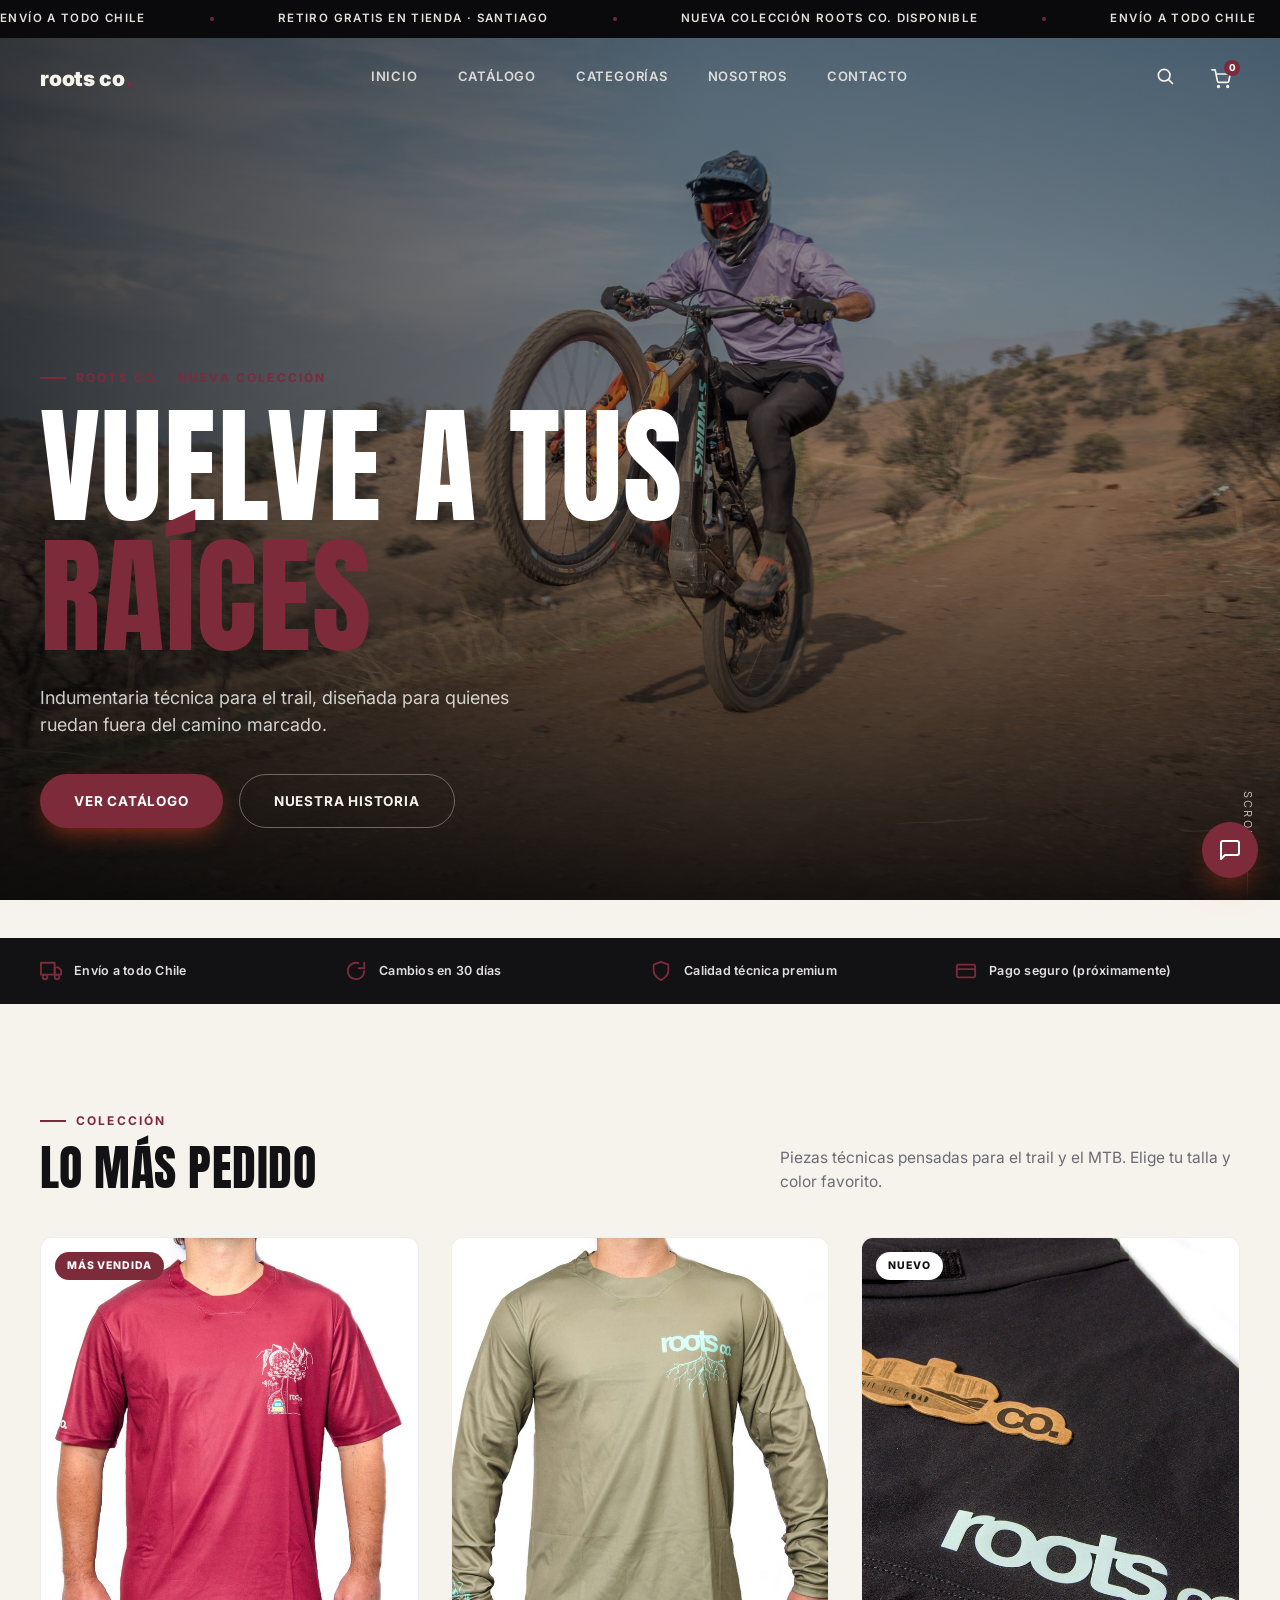
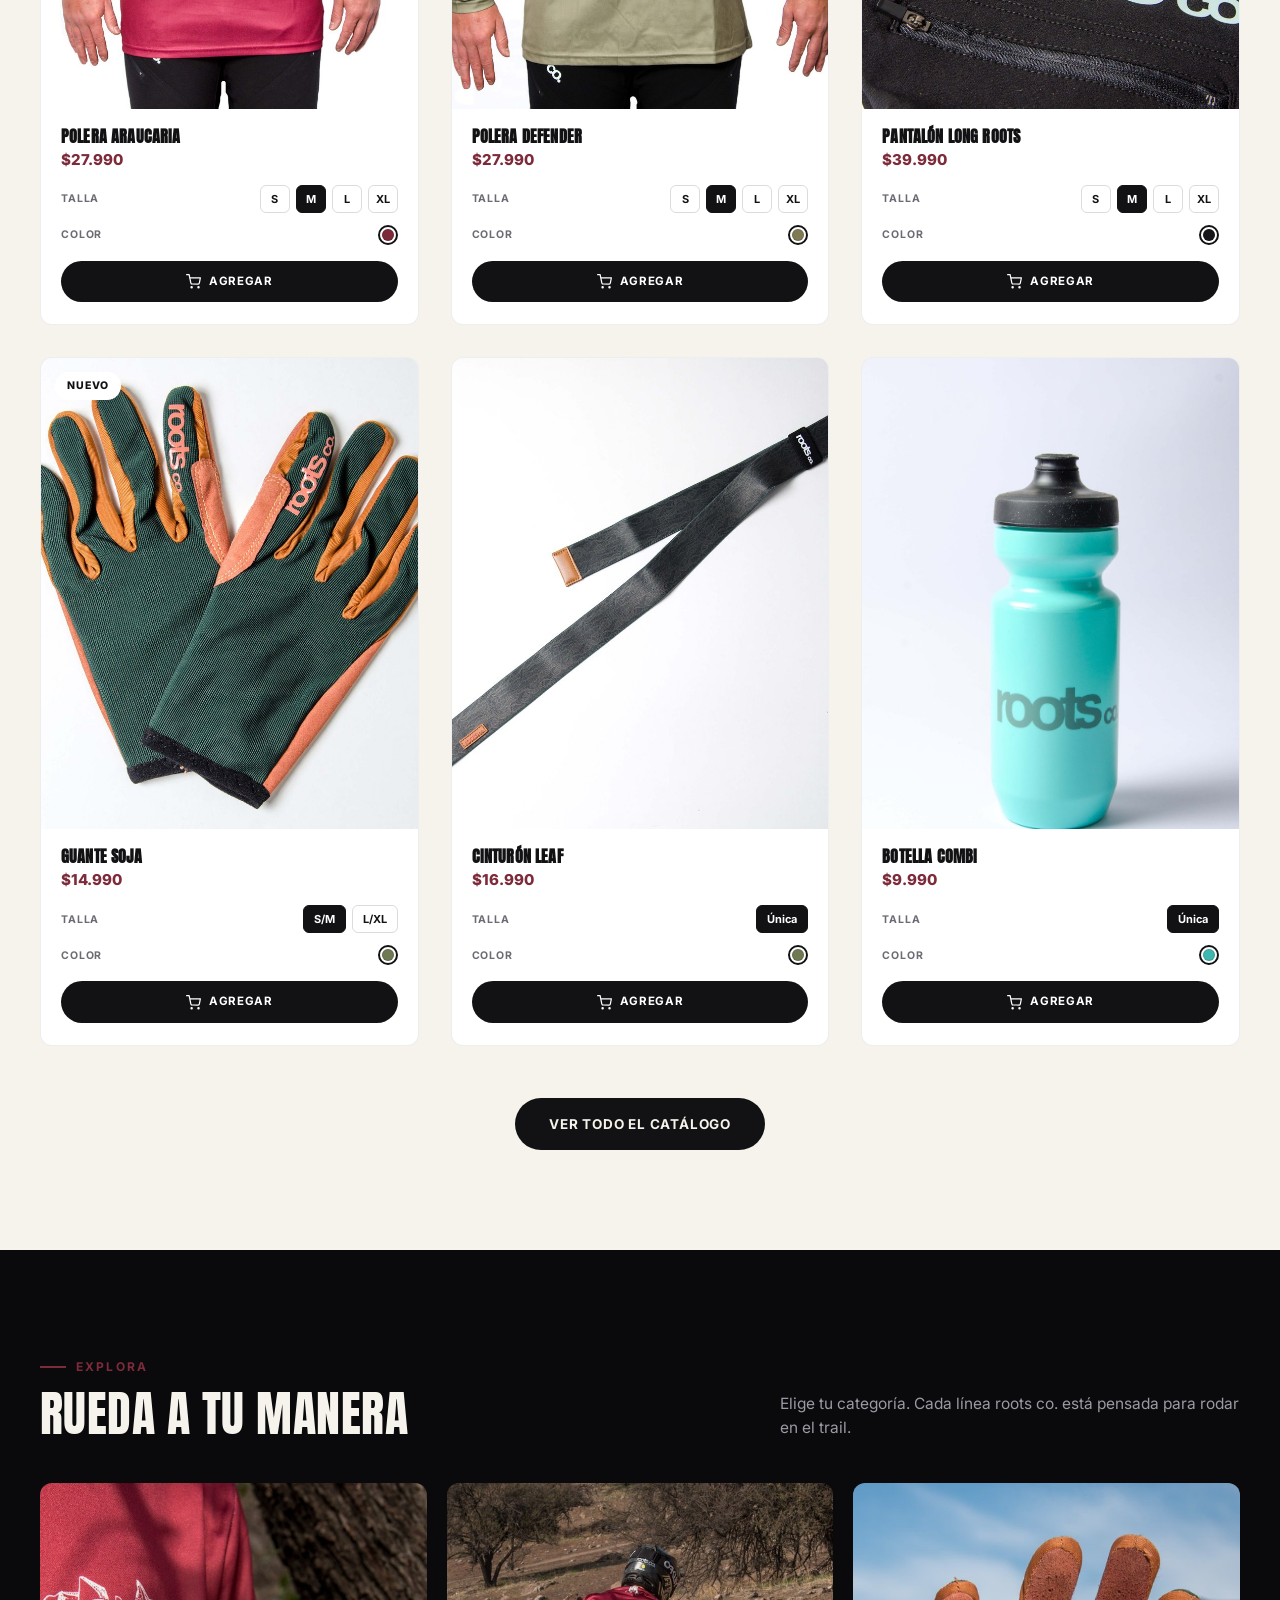
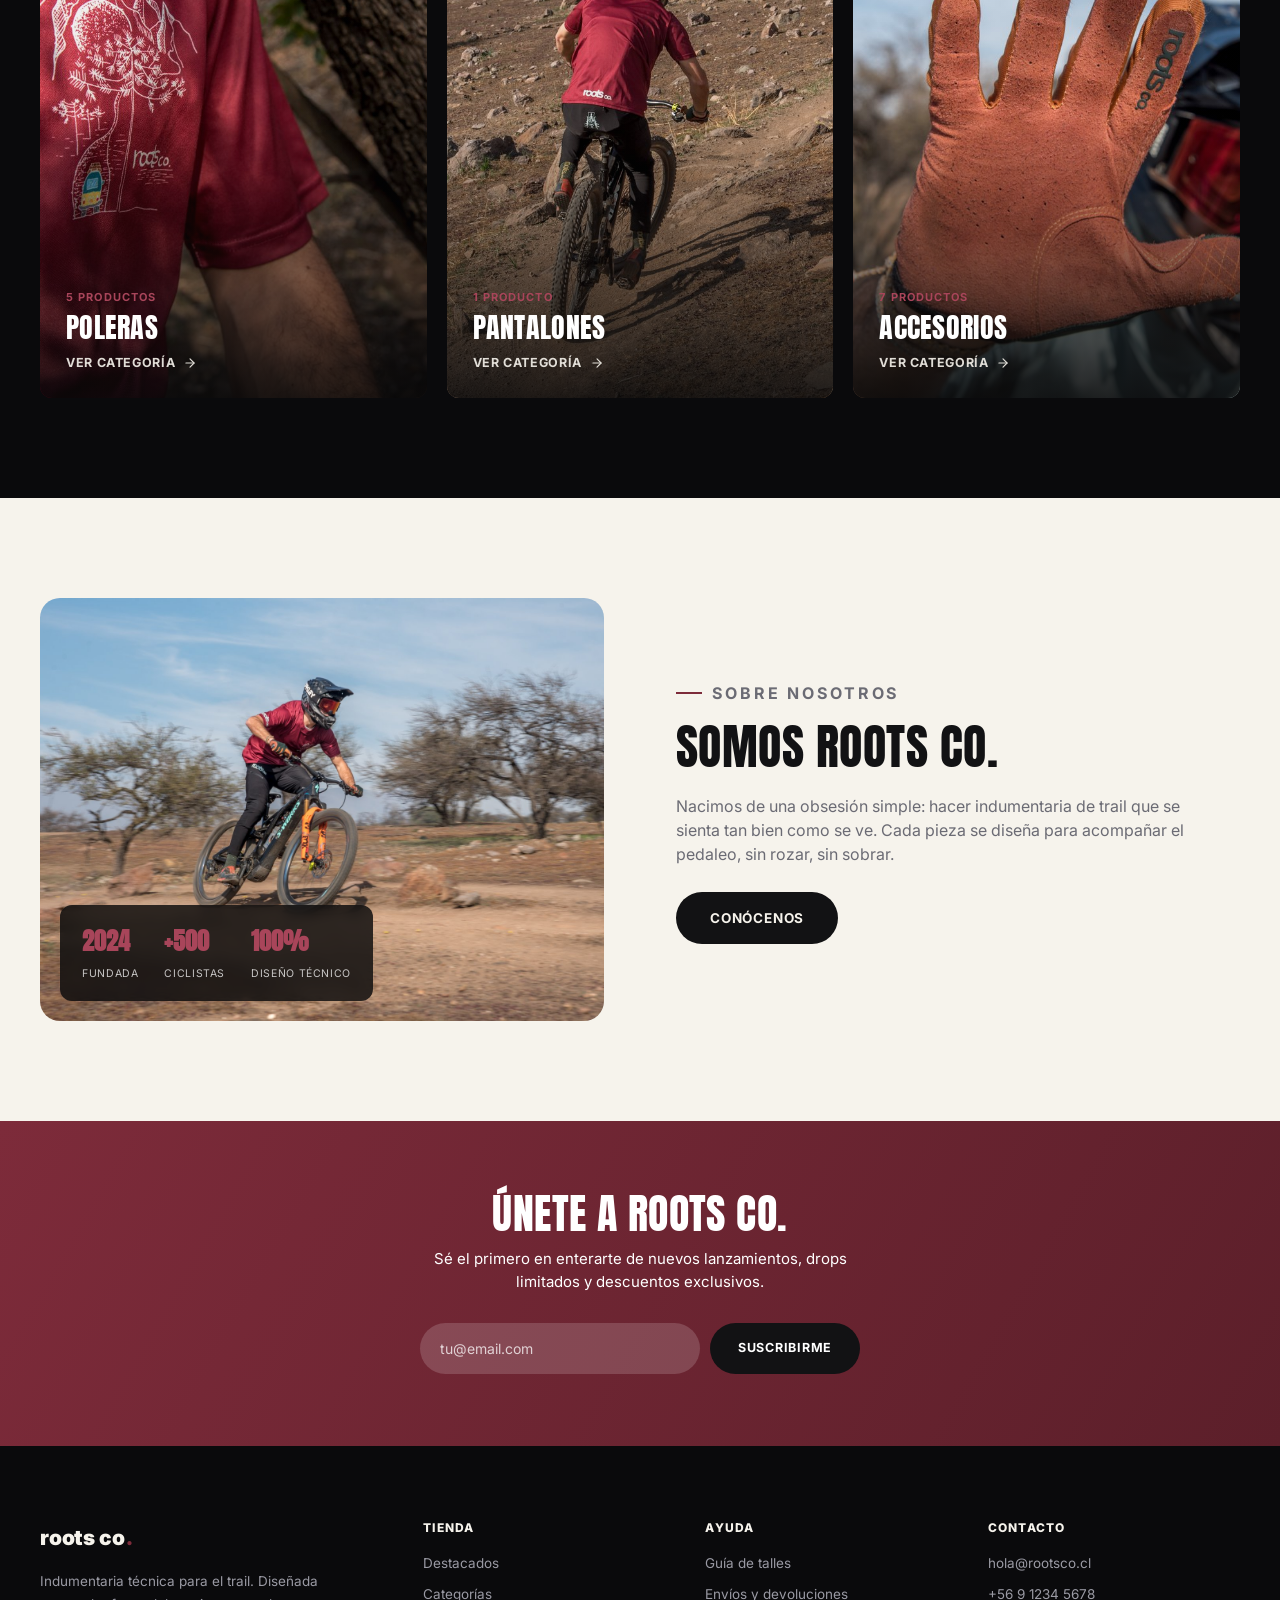
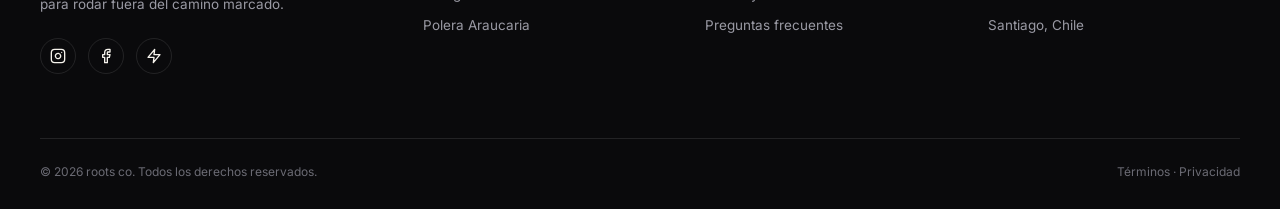
==== commit 23af7e72: "Saca los textos de "ejemplo/demo" y el envío gratis sobre \$50.000 El umbral de envío gratis nunca f" ====
--- a/index.html
+++ b/index.html
@@ -15,10 +15,10 @@
 <!-- ============ Announcement bar ============ -->
 <div class="announce">
   <div class="announce-track" aria-hidden="true">
-    <span>Envío gratis en compras sobre $50.000</span>
+    <span>Envío a todo Chile</span>
     <span>Retiro gratis en tienda · Santiago</span>
     <span>Nueva colección roots co. disponible</span>
-    <span>Envío gratis en compras sobre $50.000</span>
+    <span>Envío a todo Chile</span>
     <span>Retiro gratis en tienda · Santiago</span>
     <span>Nueva colección roots co. disponible</span>
   </div>
@@ -400,7 +400,6 @@
         <p class="eyebrow">Sobre nosotros</p>
         <h2 class="section-title" style="margin-bottom:22px;">Somos roots co.</h2>
         <p>Nacimos de una obsesión simple: hacer indumentaria de trail que se sienta tan bien como se ve. Cada pieza se diseña para acompañar el pedaleo, sin rozar, sin sobrar.</p>
-        <p>Texto de ejemplo — se reemplaza con la historia real de la marca antes del lanzamiento final.</p>
         <a href="#footer" class="btn btn-dark">Conócenos</a>
       </div>
     </div>
@@ -416,7 +415,6 @@
       <input type="email" placeholder="tu@email.com" required aria-label="Correo electrónico" />
       <button type="submit">Suscribirme</button>
     </form>
-    <p class="cta-note">Ejemplo de formulario — sin envío real en esta demo.</p>
   </div>
 </section>
 
@@ -439,7 +437,7 @@
         <ul>
           <li><a href="index.html#destacados">Destacados</a></li>
           <li><a href="index.html#categorias">Categorías</a></li>
-          <li><a href="producto.html?id=polera-araucaria">Producto ejemplo</a></li>
+          <li><a href="producto.html?id=polera-araucaria">Polera Araucaria</a></li>
         </ul>
       </div>
 
@@ -463,7 +461,7 @@
     </div>
 
     <div class="footer-bottom">
-      <span>© 2026 roots co. Demo de visualización — contenido de ejemplo.</span>
+      <span>© 2026 roots co. Todos los derechos reservados.</span>
       <span><a href="#">Términos</a> · <a href="#">Privacidad</a></span>
     </div>
   </div>
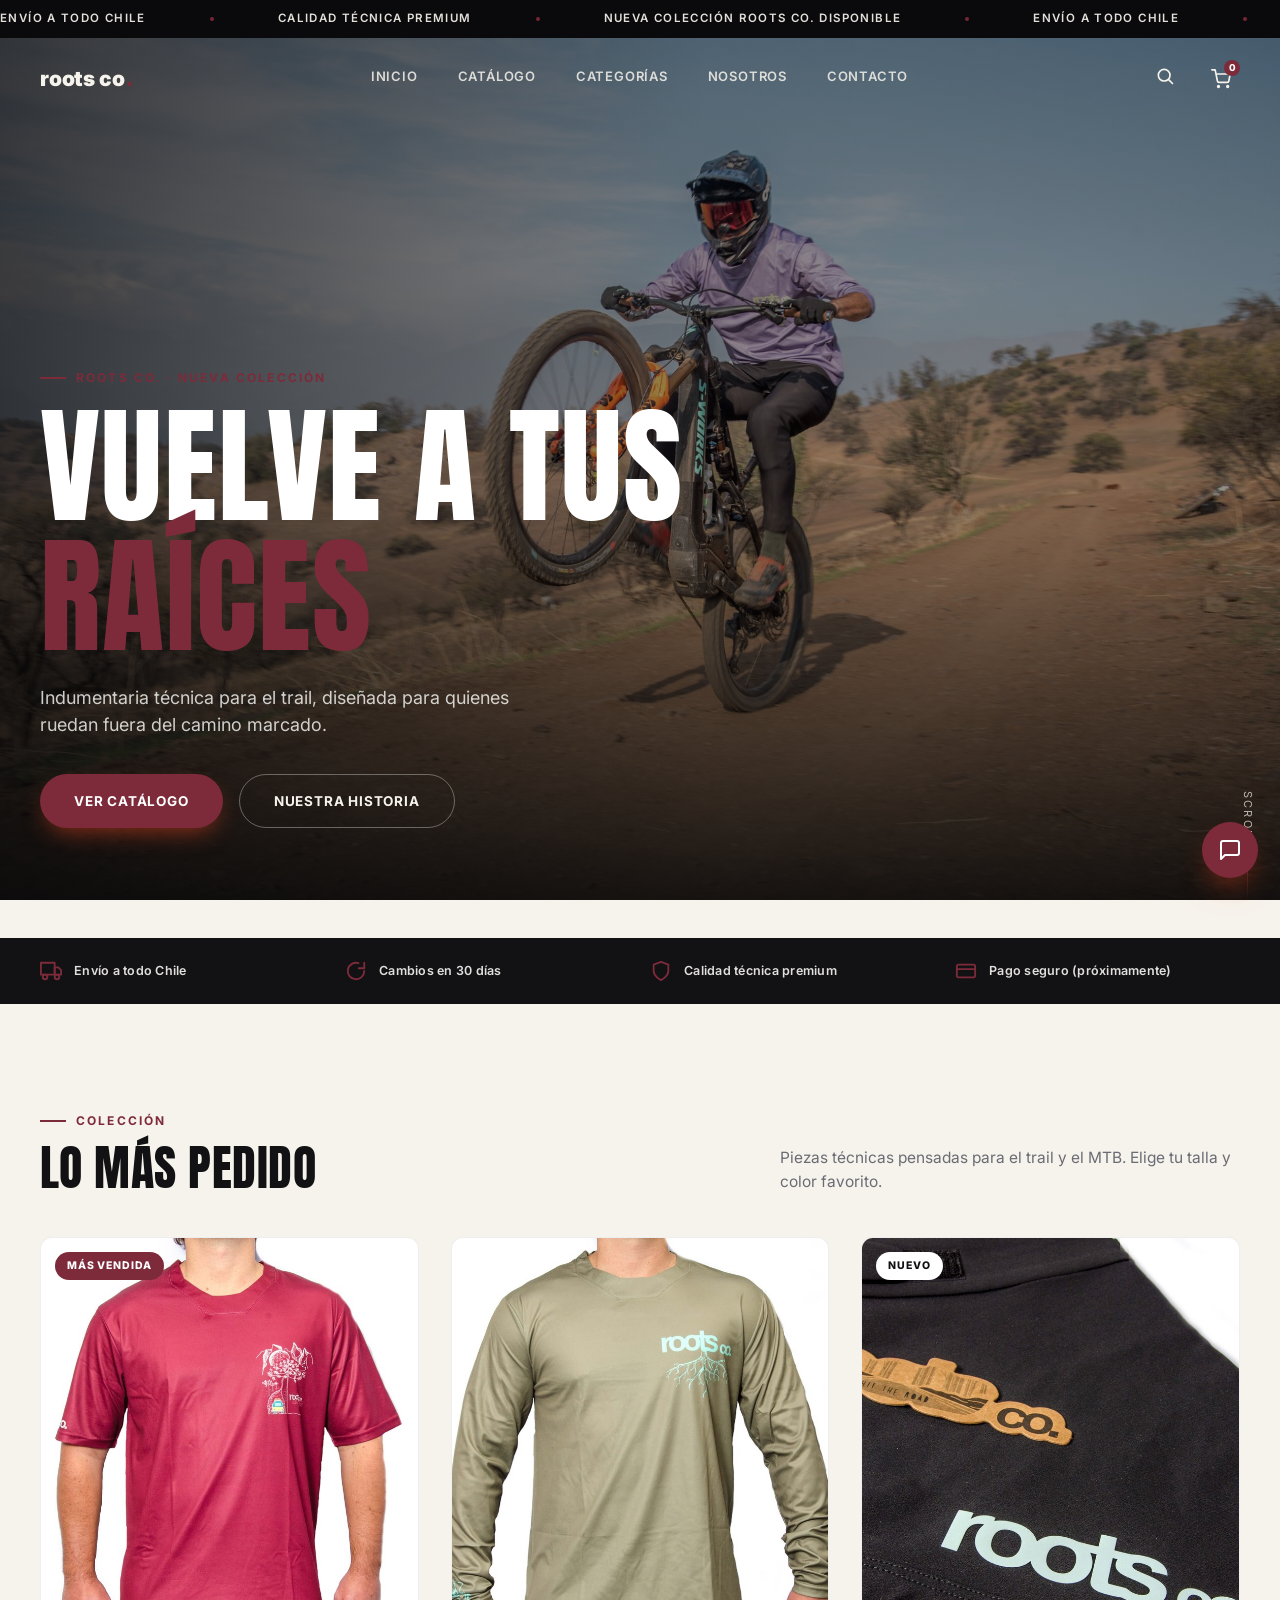
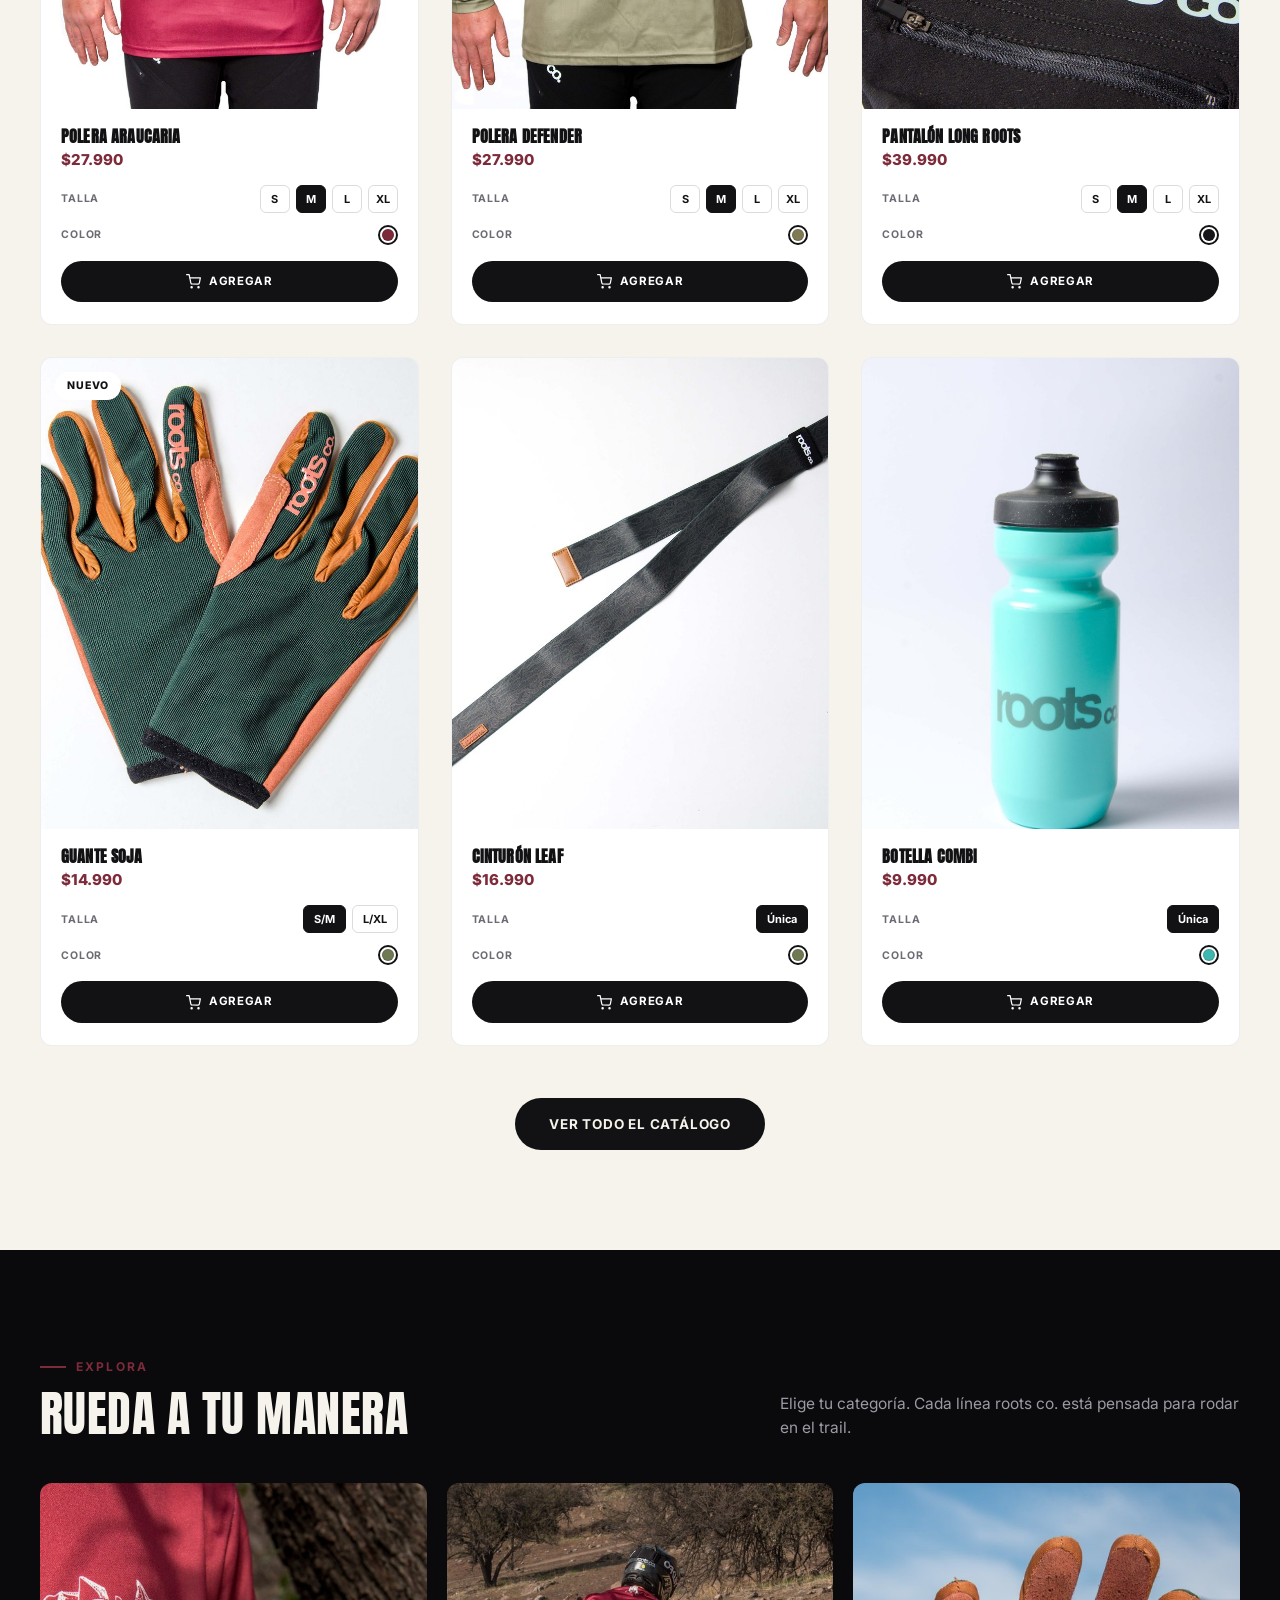
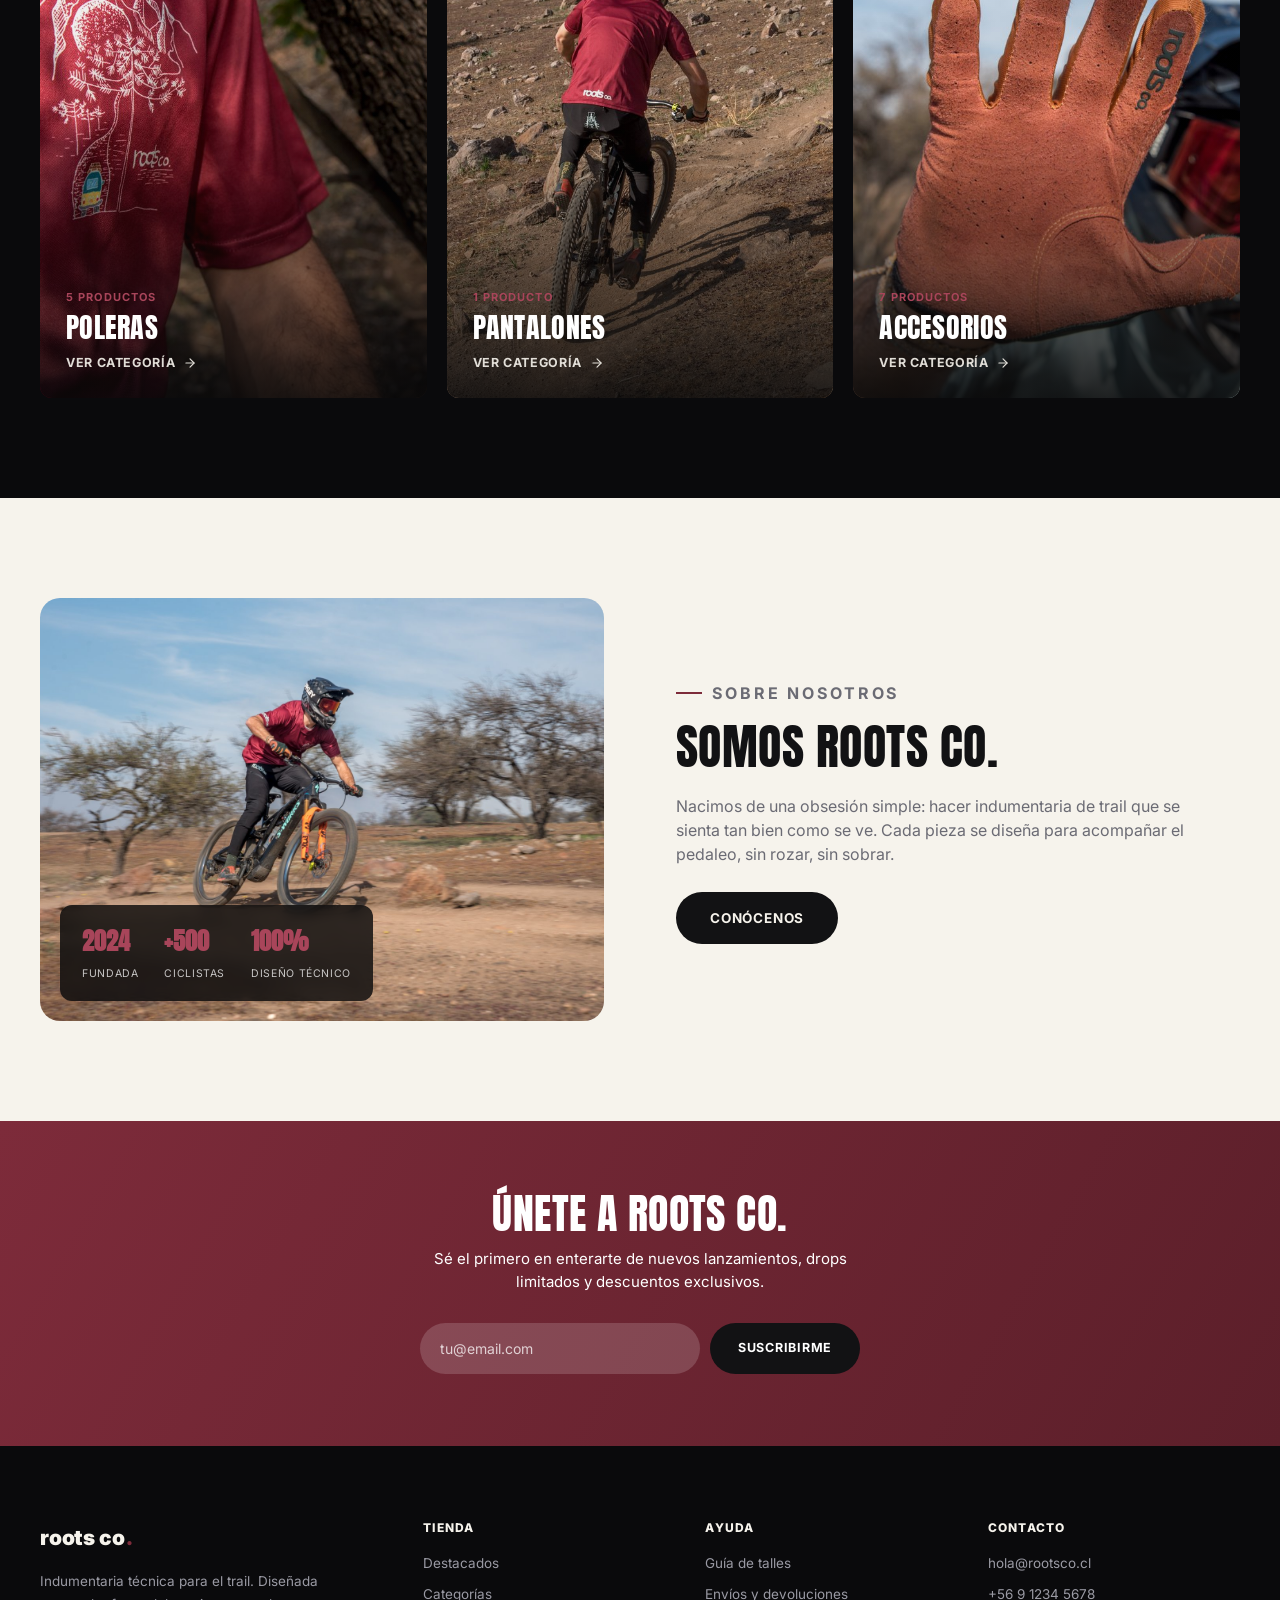
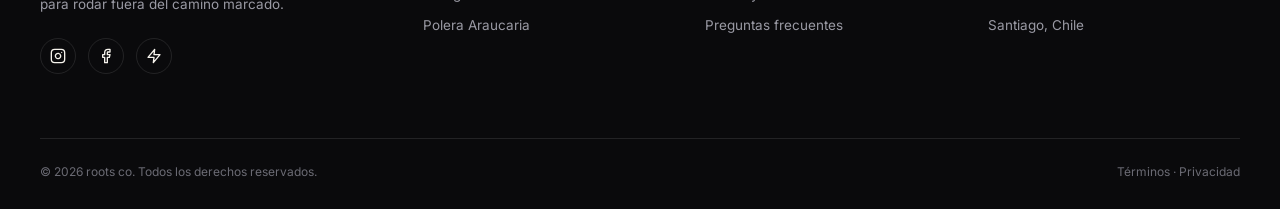
==== commit ed5f76e6: "Saca "retiro en tienda" — el cliente no tiene local para retiro Reemplaza el mensaje de la barra de " ====
--- a/index.html
+++ b/index.html
@@ -16,10 +16,10 @@
 <div class="announce">
   <div class="announce-track" aria-hidden="true">
     <span>Envío a todo Chile</span>
-    <span>Retiro gratis en tienda · Santiago</span>
+    <span>Calidad técnica premium</span>
     <span>Nueva colección roots co. disponible</span>
     <span>Envío a todo Chile</span>
-    <span>Retiro gratis en tienda · Santiago</span>
+    <span>Calidad técnica premium</span>
     <span>Nueva colección roots co. disponible</span>
   </div>
 </div>
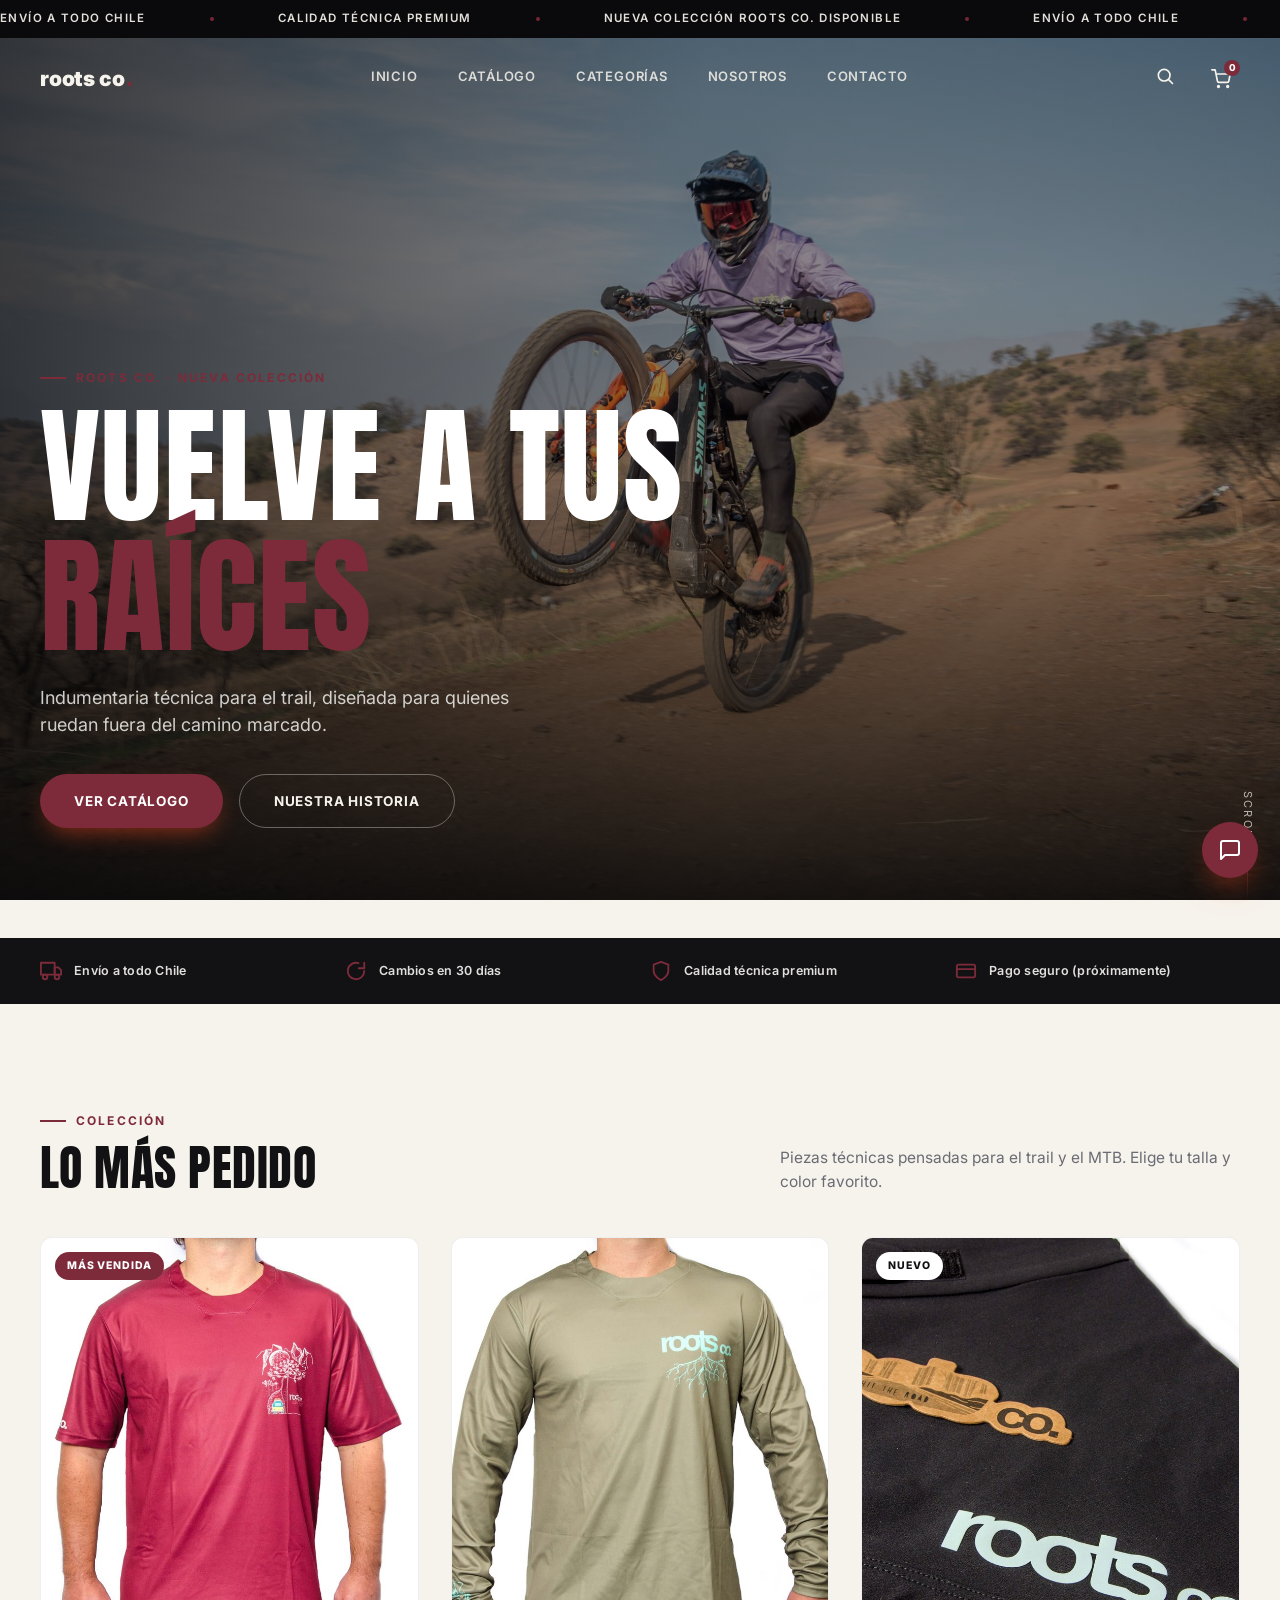
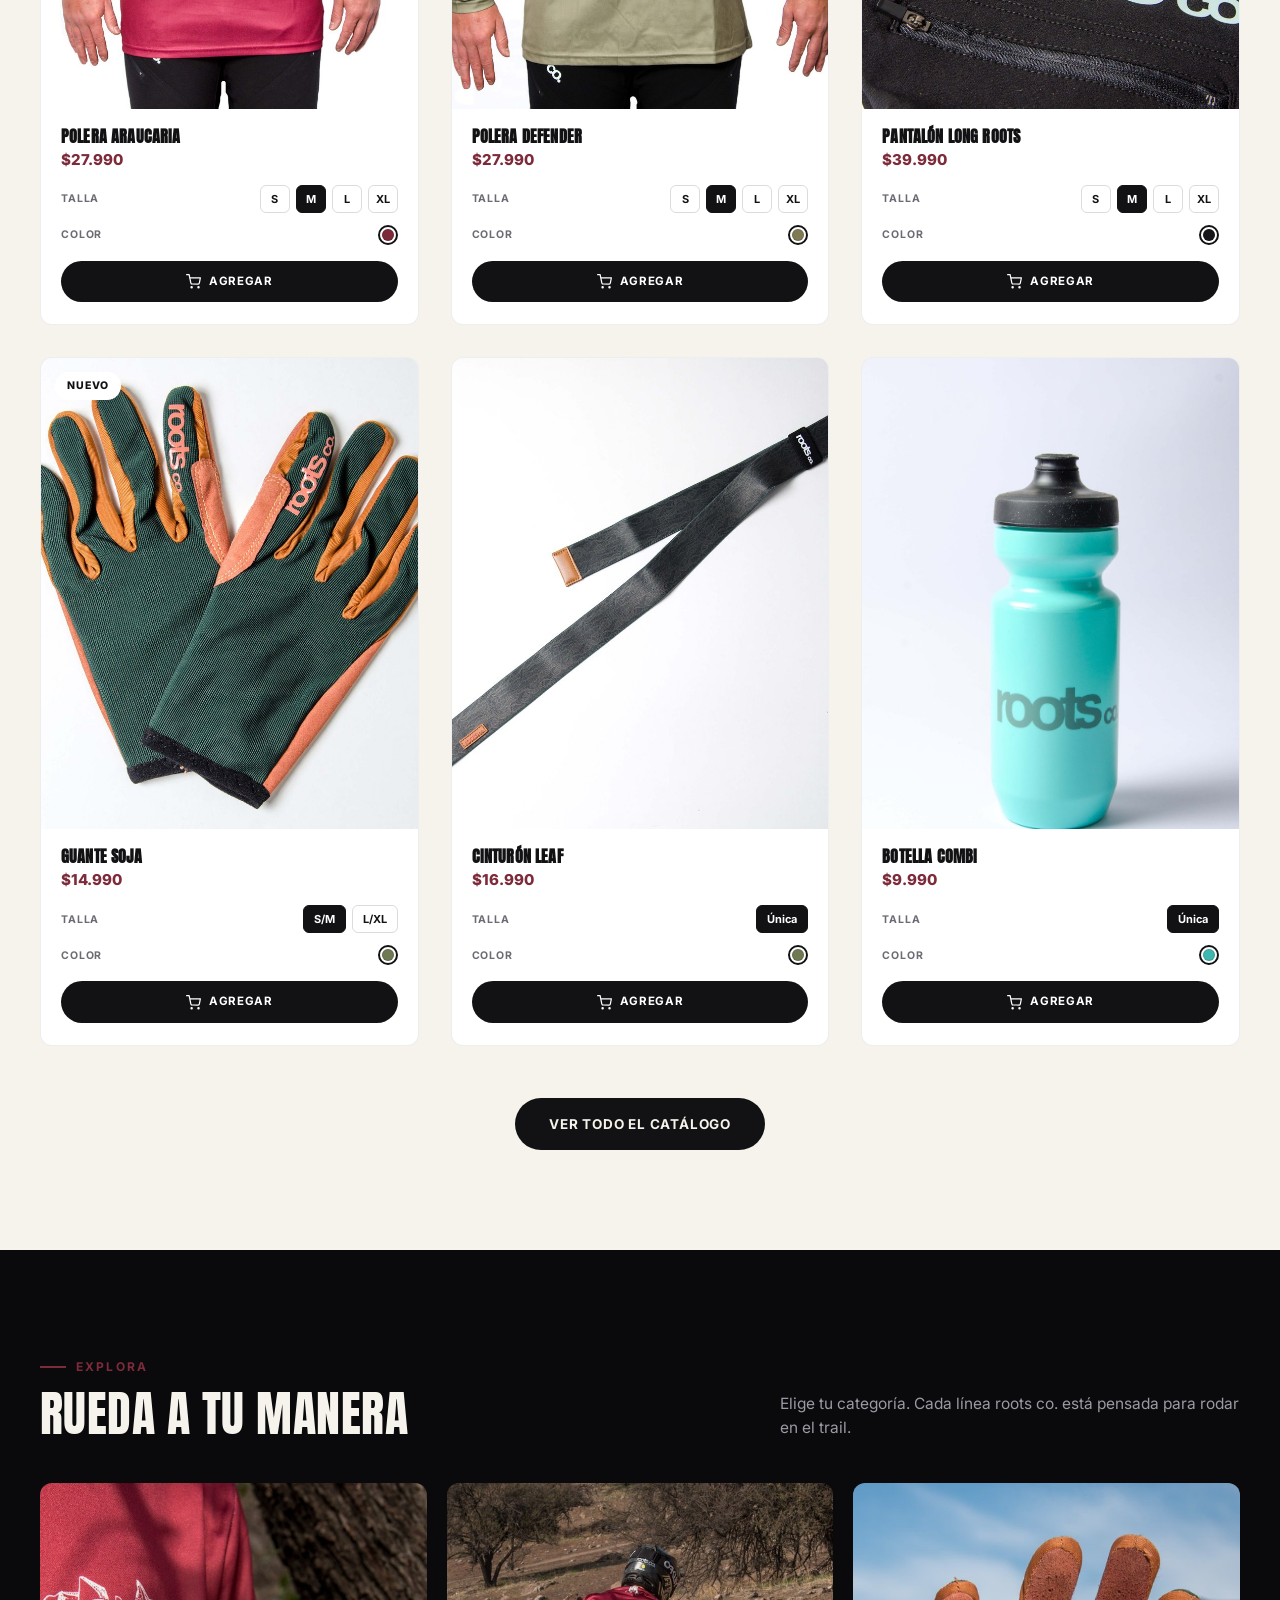
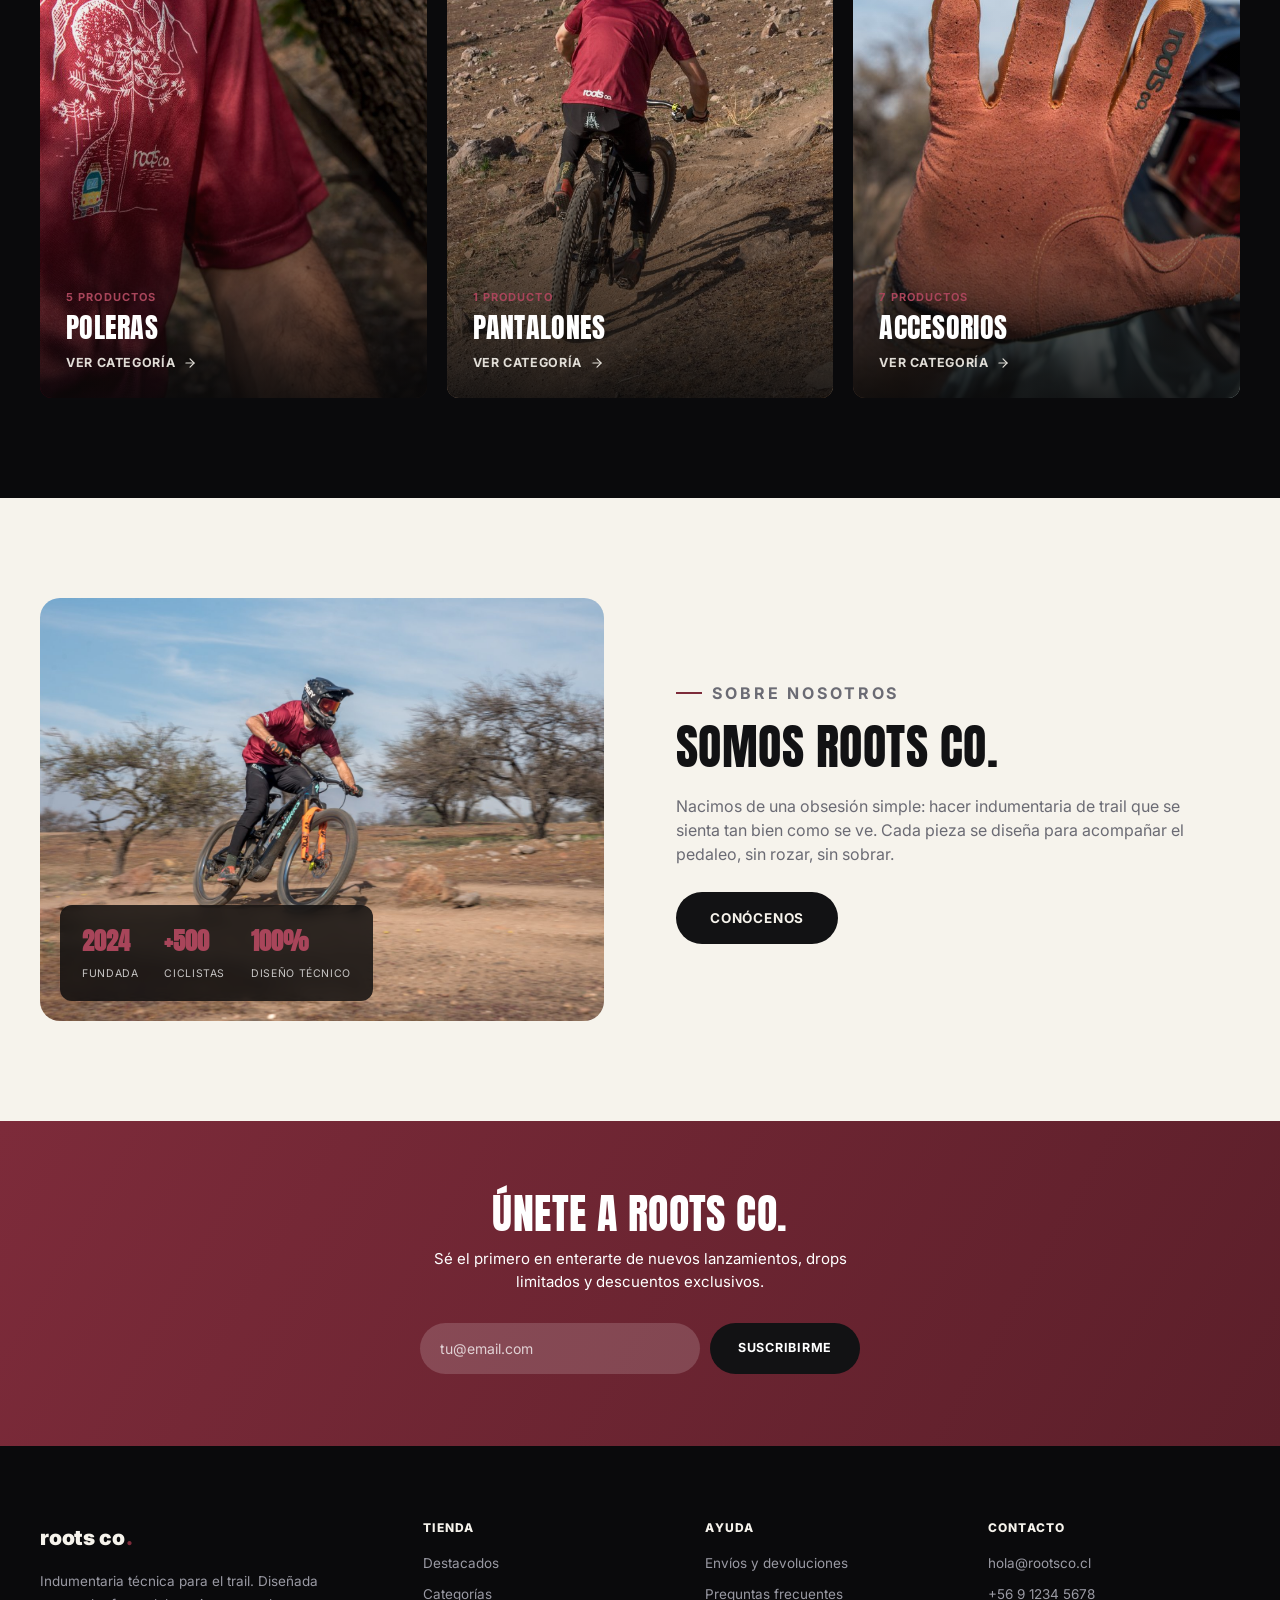
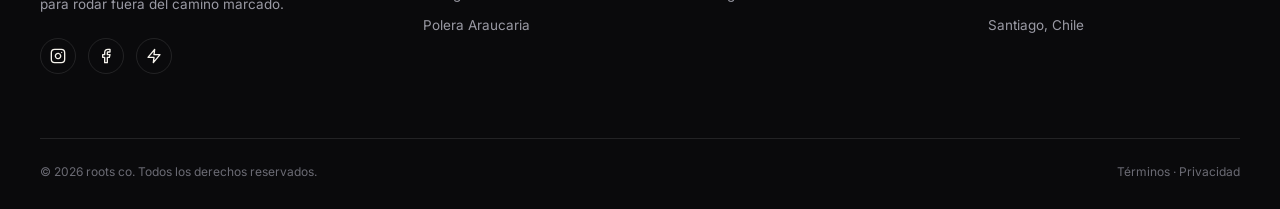
==== commit 3fd58ca9: "Agrega Términos y condiciones + Política de privacidad, y limpia Guía de talles - Nuevas páginas ter" ====
--- a/index.html
+++ b/index.html
@@ -444,7 +444,6 @@
       <div class="footer-col">
         <h4>Ayuda</h4>
         <ul>
-          <li><a href="#">Guía de talles</a></li>
           <li><a href="#">Envíos y devoluciones</a></li>
           <li><a href="#">Preguntas frecuentes</a></li>
         </ul>
@@ -462,7 +461,7 @@
 
     <div class="footer-bottom">
       <span>© 2026 roots co. Todos los derechos reservados.</span>
-      <span><a href="#">Términos</a> · <a href="#">Privacidad</a></span>
+      <span><a href="terminos.html">Términos</a> · <a href="privacidad.html">Privacidad</a></span>
     </div>
   </div>
 </footer>
--- a/css/styles.css
+++ b/css/styles.css
@@ -1111,6 +1111,29 @@
 
 .pdp-desc { color: var(--c-muted-light); font-size: 15.5px; margin-bottom: 30px; max-width: 54ch; }
 
+/* ---------- Legal pages (Términos, Privacidad) ---------- */
+.legal-page { padding: 50px 0 100px; }
+.legal-page .container { max-width: 760px; }
+.legal-page h1 {
+  font-family: var(--font-display);
+  font-size: clamp(30px, 4.4vw, 44px);
+  text-transform: uppercase;
+  margin-bottom: 8px;
+}
+.legal-page .legal-updated { color: var(--c-muted-light); font-size: 13px; margin-bottom: 40px; }
+.legal-page h2 {
+  font-family: var(--font-display);
+  font-size: 19px;
+  letter-spacing: 0.01em;
+  text-transform: uppercase;
+  color: var(--c-ink);
+  margin: 38px 0 12px;
+}
+.legal-page p, .legal-page li { color: var(--c-muted-light); font-size: 15px; line-height: 1.7; margin-bottom: 12px; }
+.legal-page ul { padding-left: 20px; list-style: disc; margin-bottom: 12px; }
+.legal-page a { color: var(--c-accent); text-decoration: underline; }
+.legal-page strong { color: var(--c-ink); }
+
 .pdp-option { margin-bottom: 26px; }
 .pdp-option-head {
   display: flex;
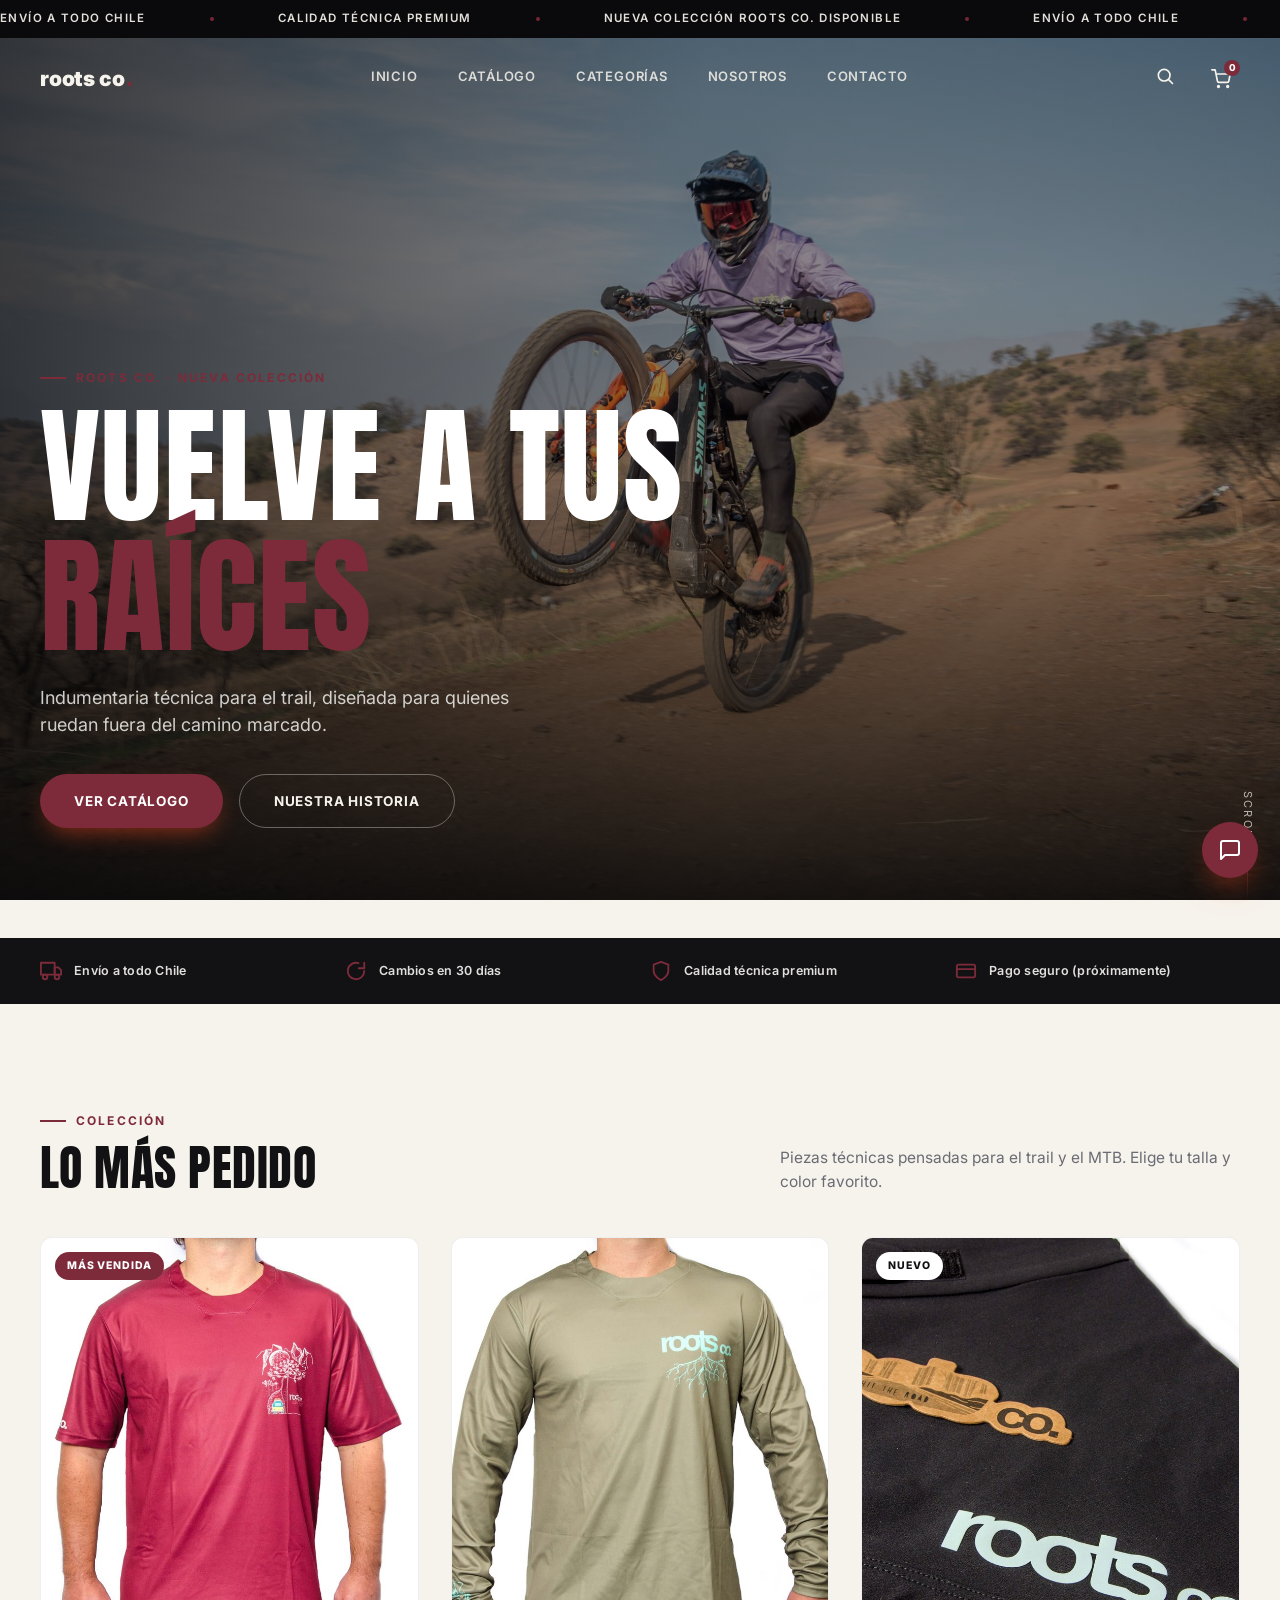
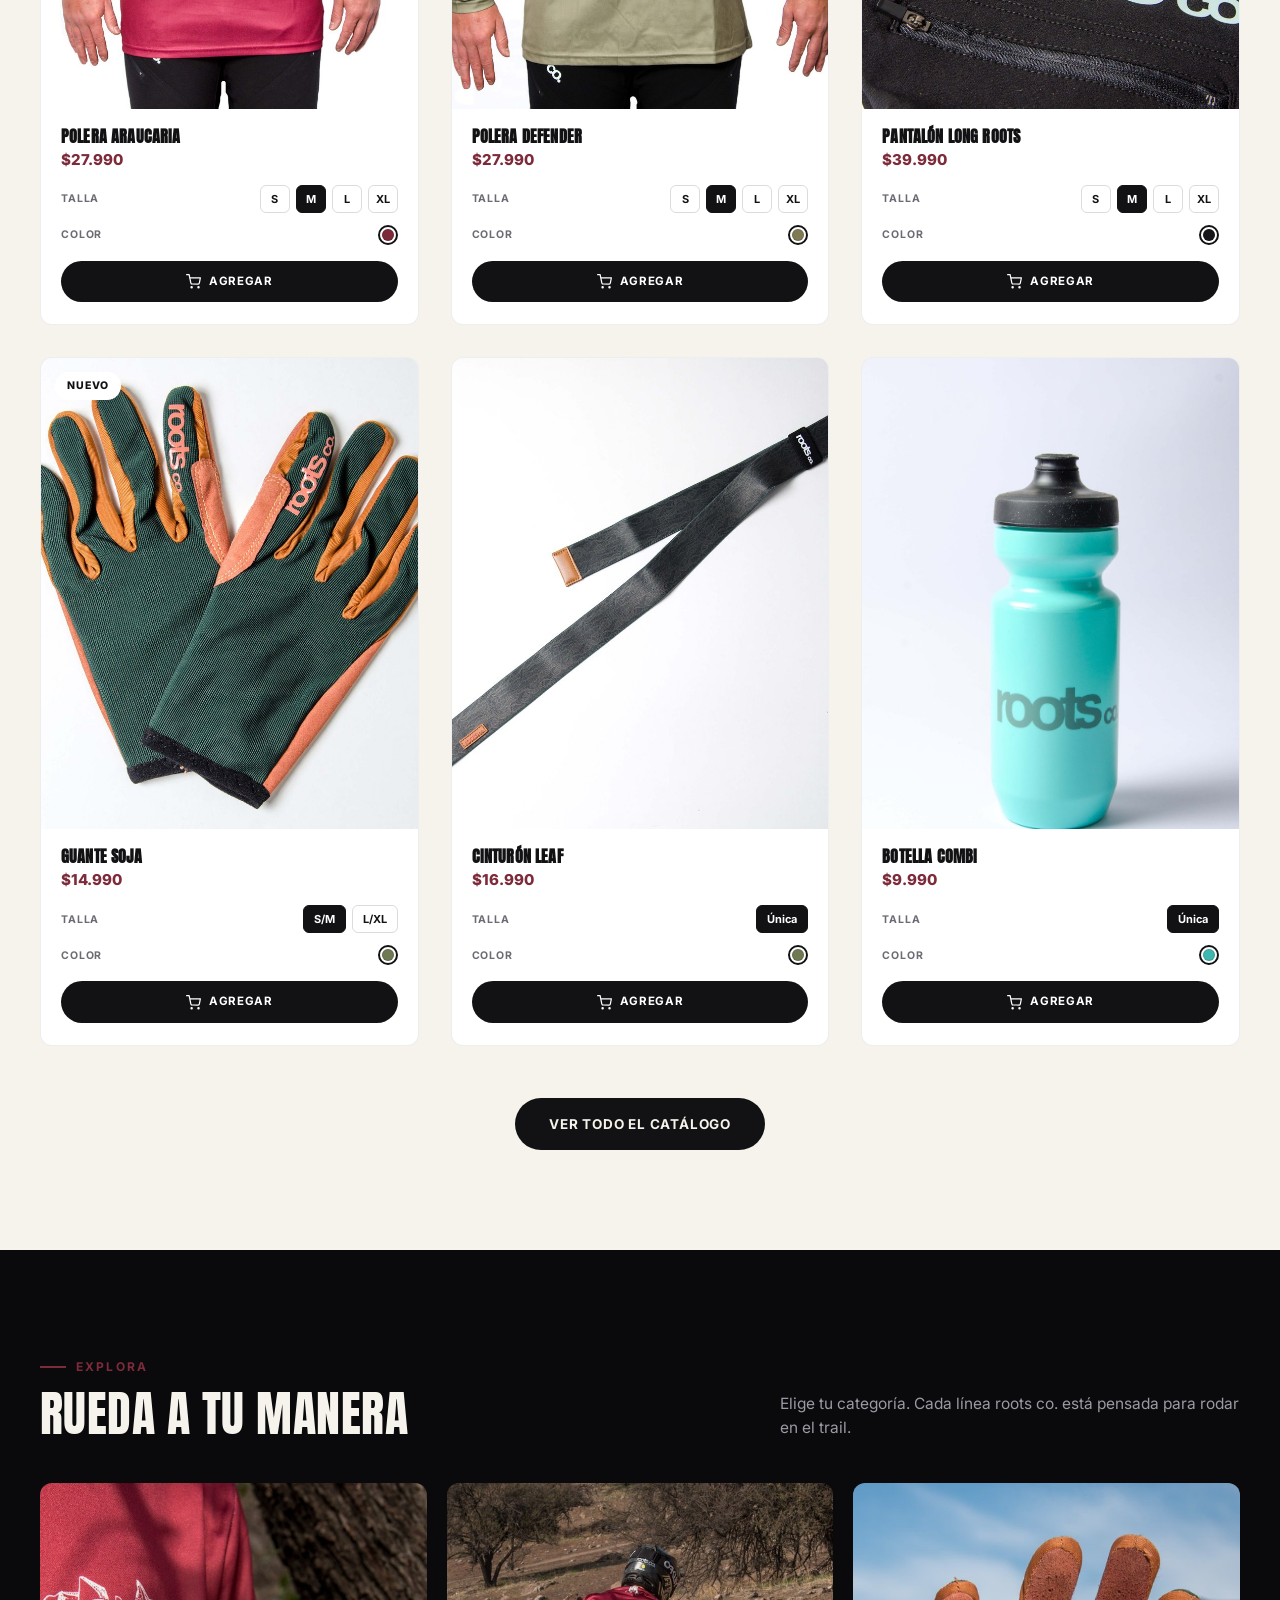
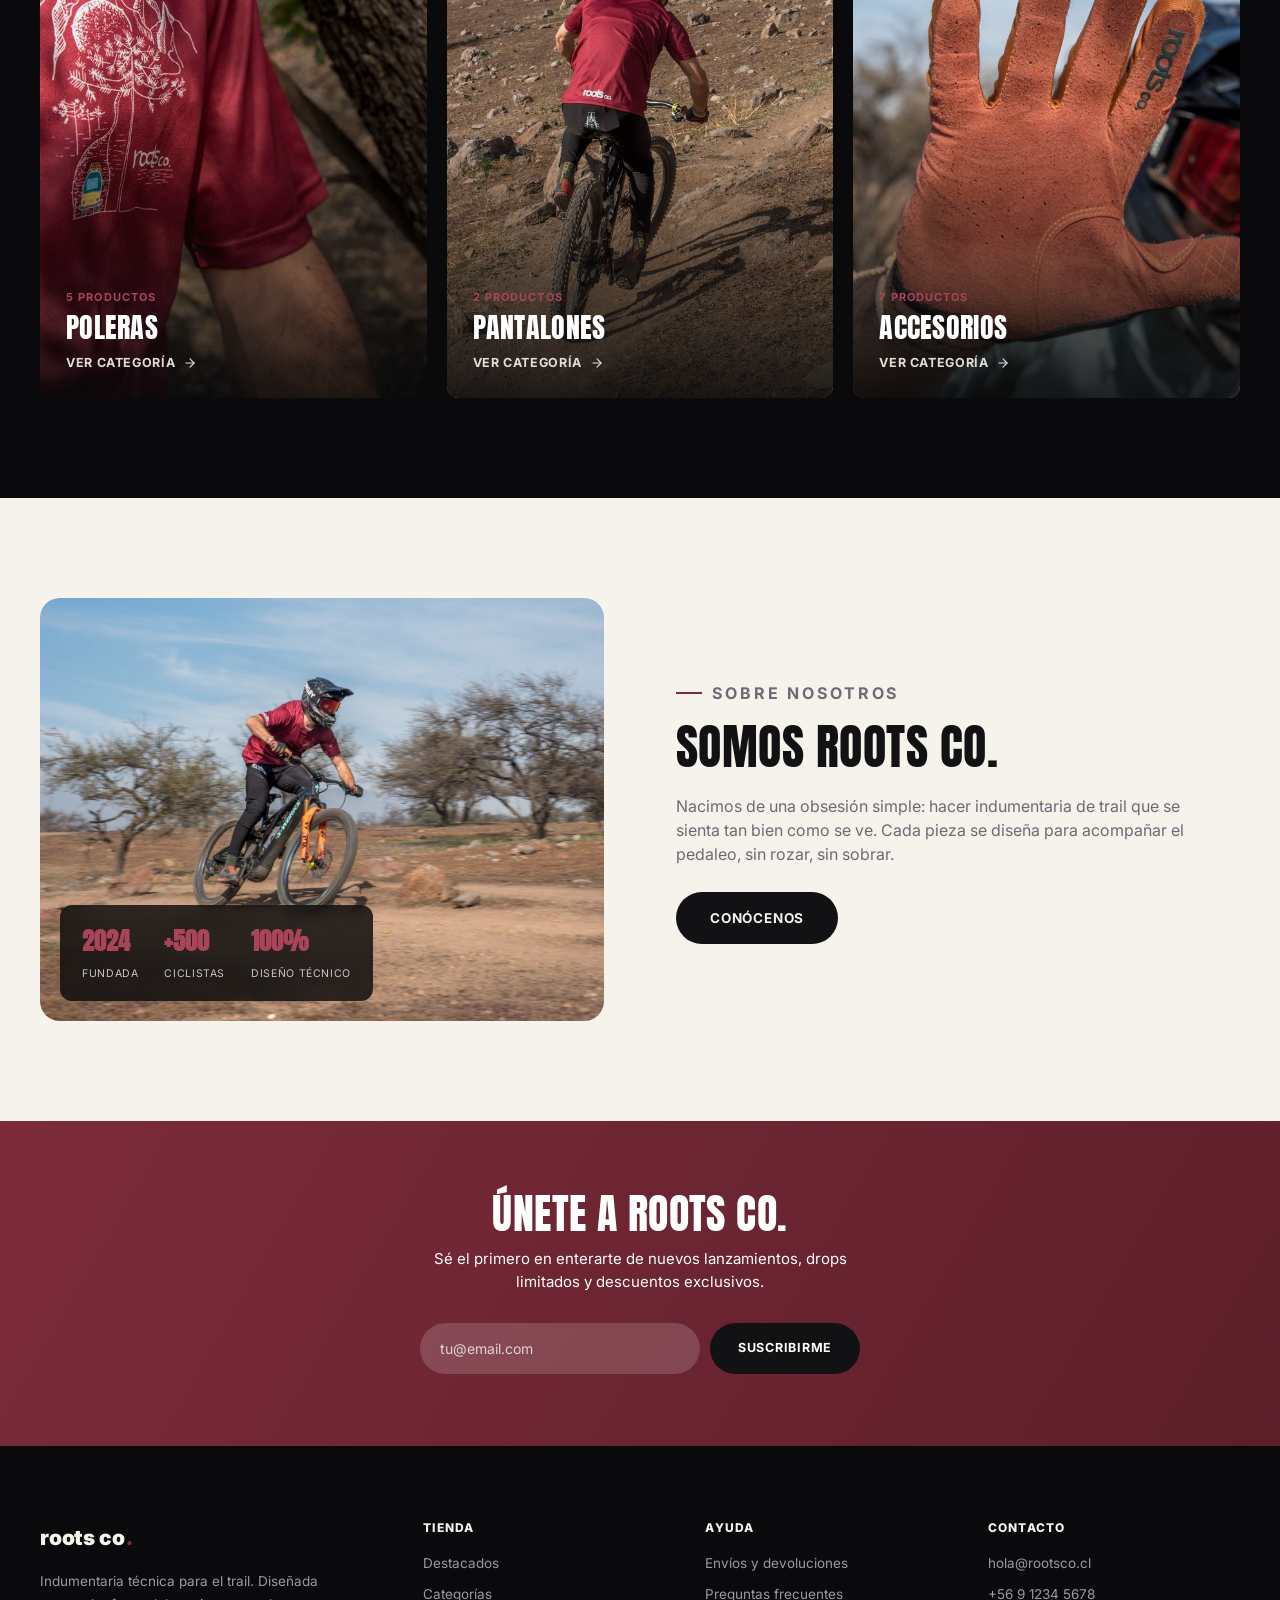
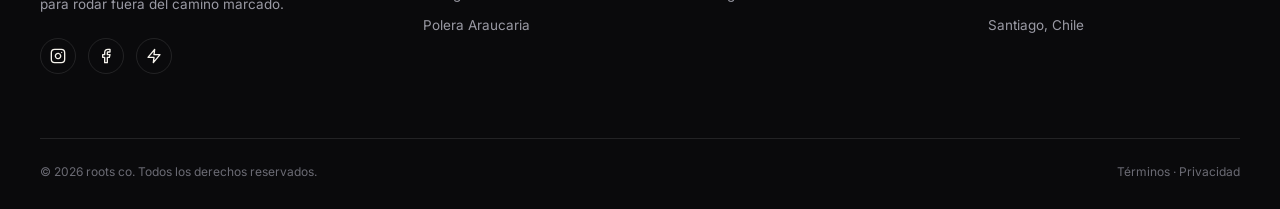
==== commit 43e60b9a: "Saca foto de Araucaria con tono engañoso y corrige contador de Pantalones La foto bajo la sombra del" ====
--- a/index.html
+++ b/index.html
@@ -363,7 +363,7 @@
       <a href="categoria.html?cat=pantalones" class="cat-card" data-reveal>
         <img src="assets/images/categorias/pantalones.jpg" alt="Ciclista de roots co. rodando en terreno rocoso" loading="lazy" />
         <div class="cat-tag">
-          <span class="cat-count">1 producto</span>
+          <span class="cat-count">2 productos</span>
           <h3>Pantalones</h3>
           <span class="cat-link">Ver categoría
             <svg viewBox="0 0 24 24" fill="none" stroke="currentColor" stroke-width="2" stroke-linecap="round" stroke-linejoin="round"><line x1="5" y1="12" x2="19" y2="12"/><polyline points="12 5 19 12 12 19"/></svg>
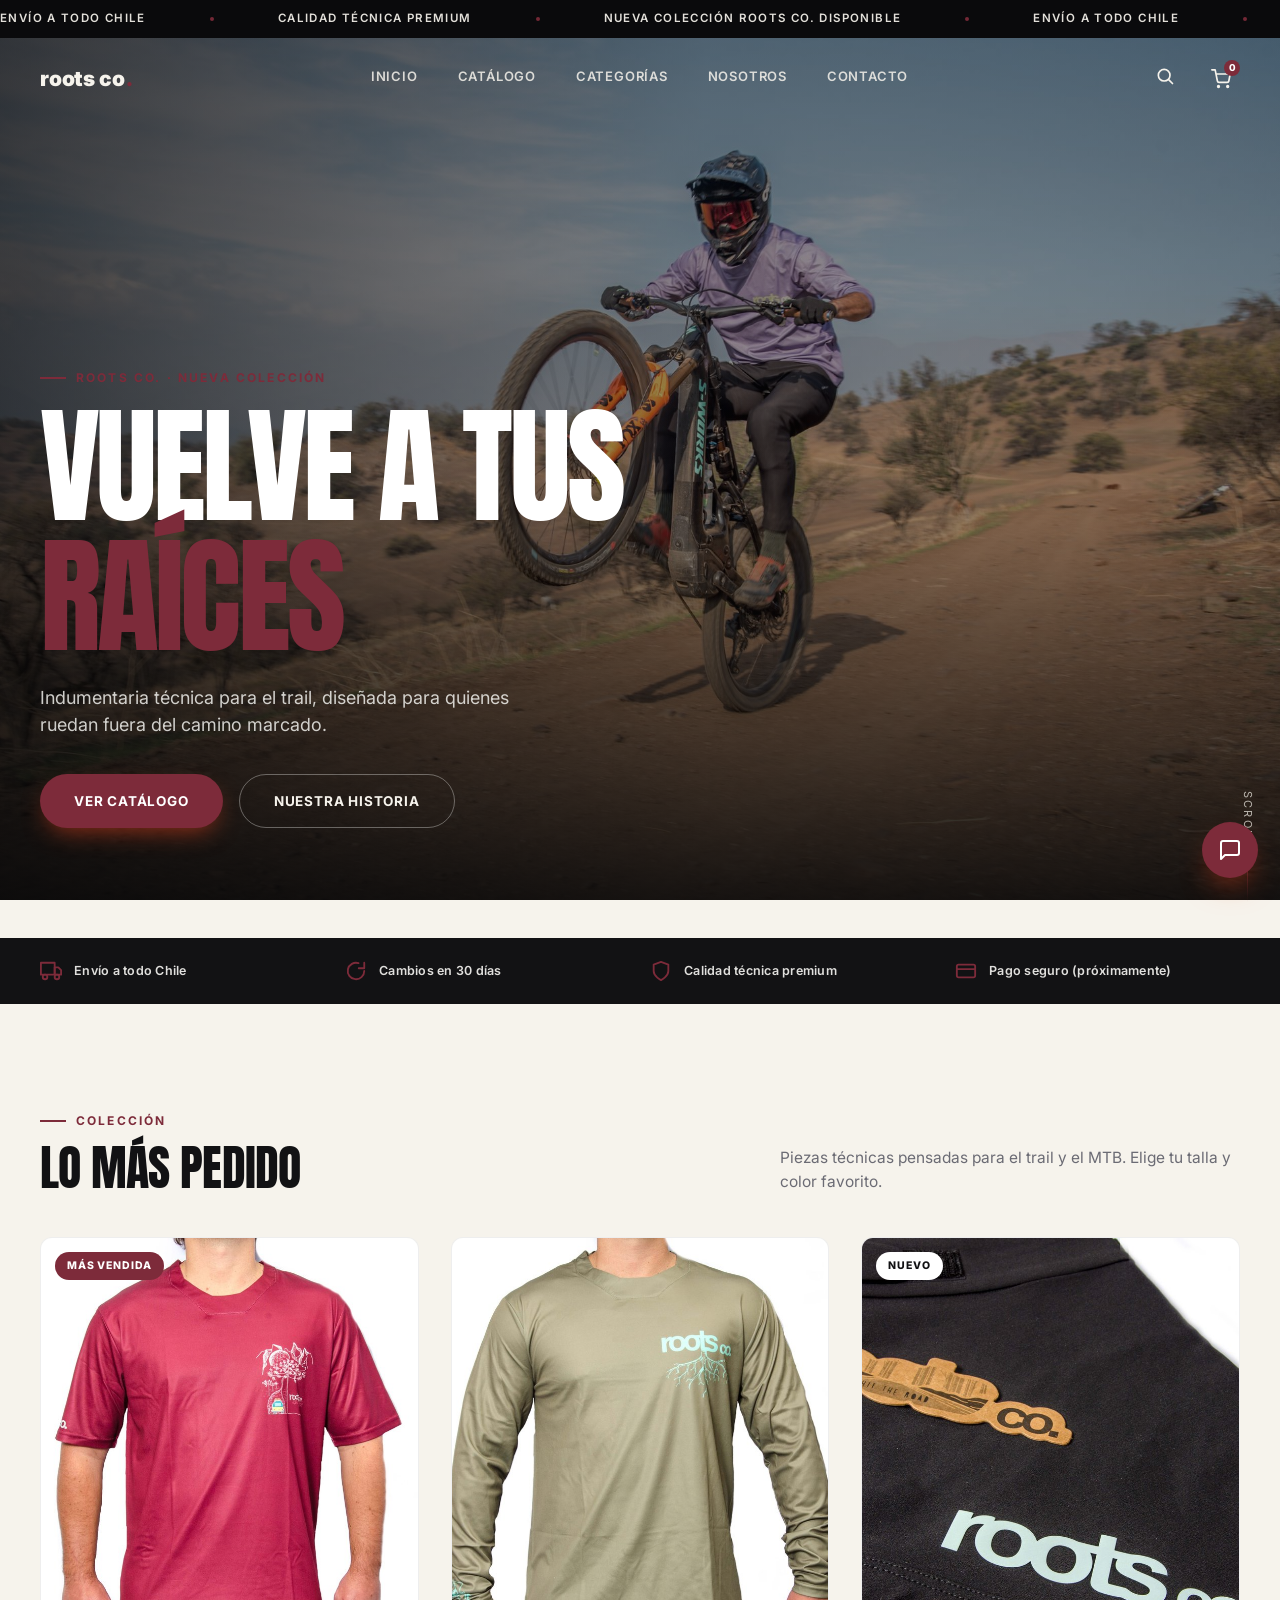
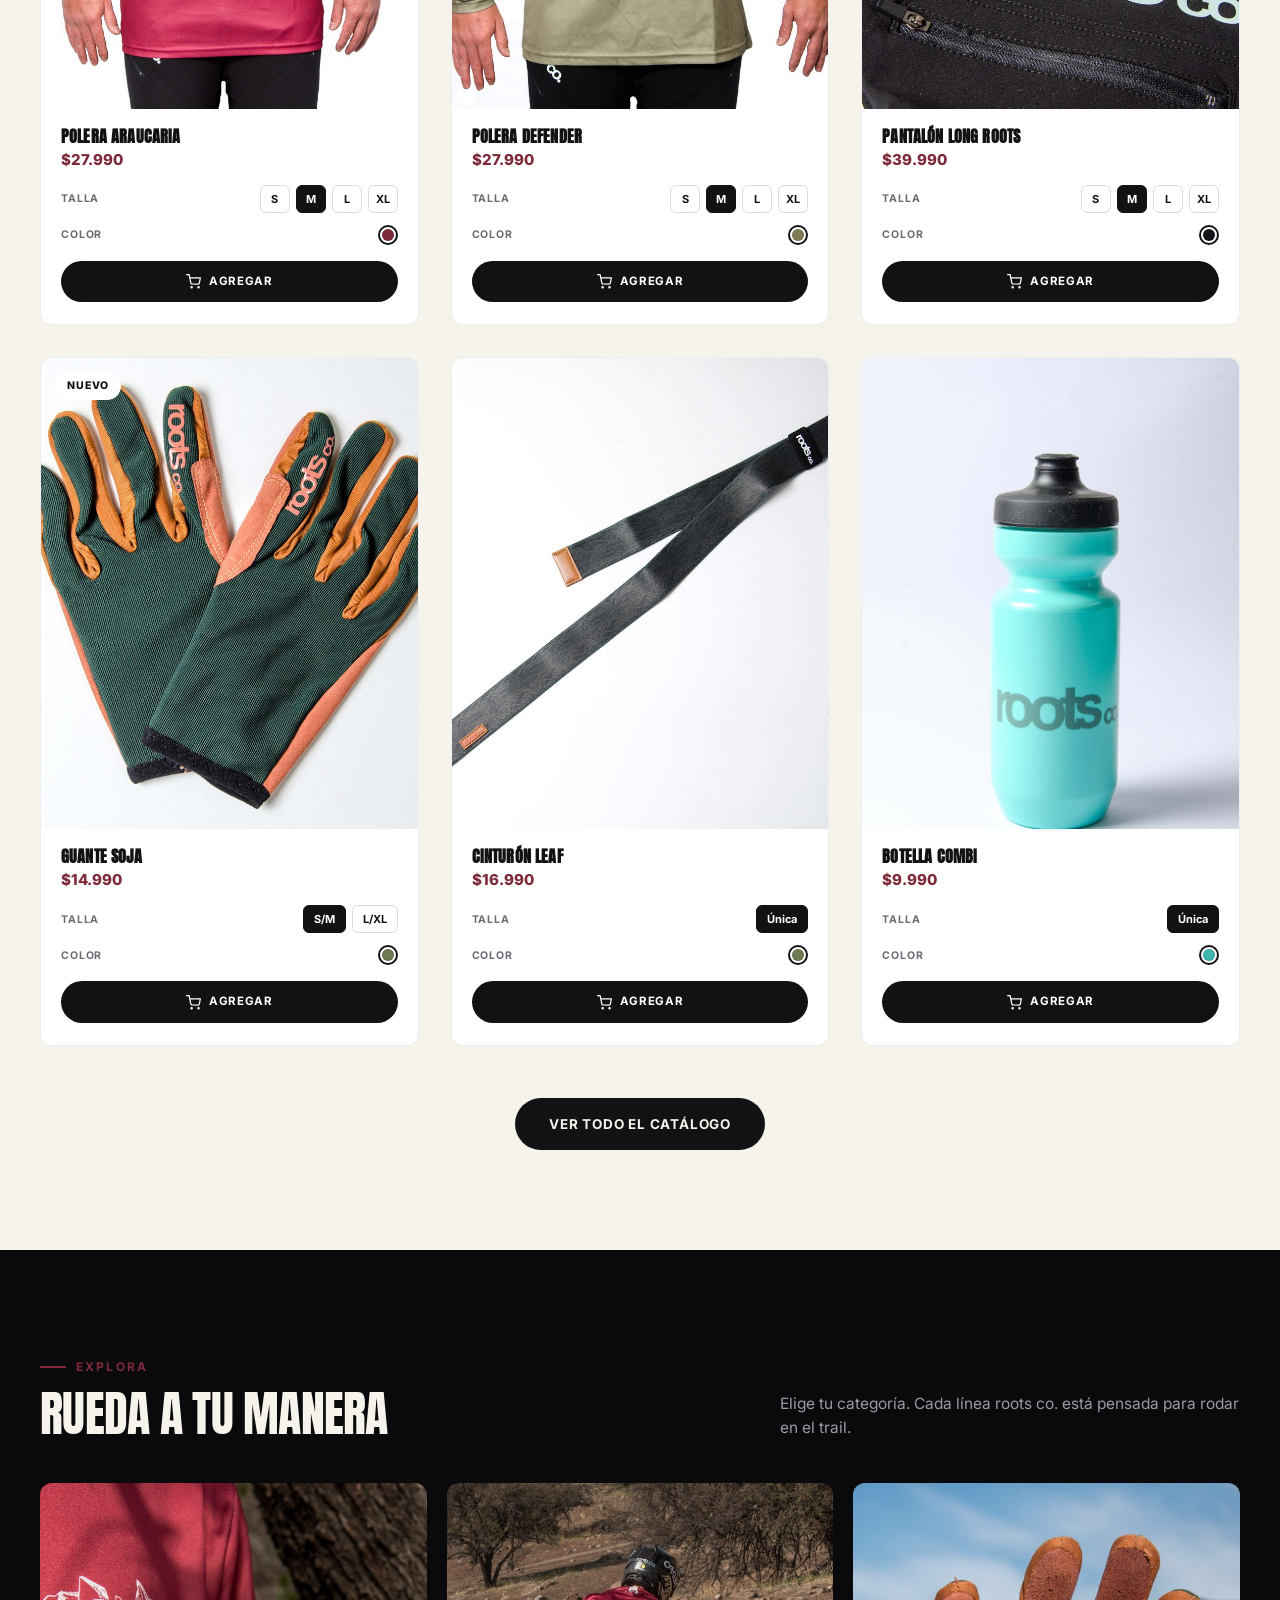
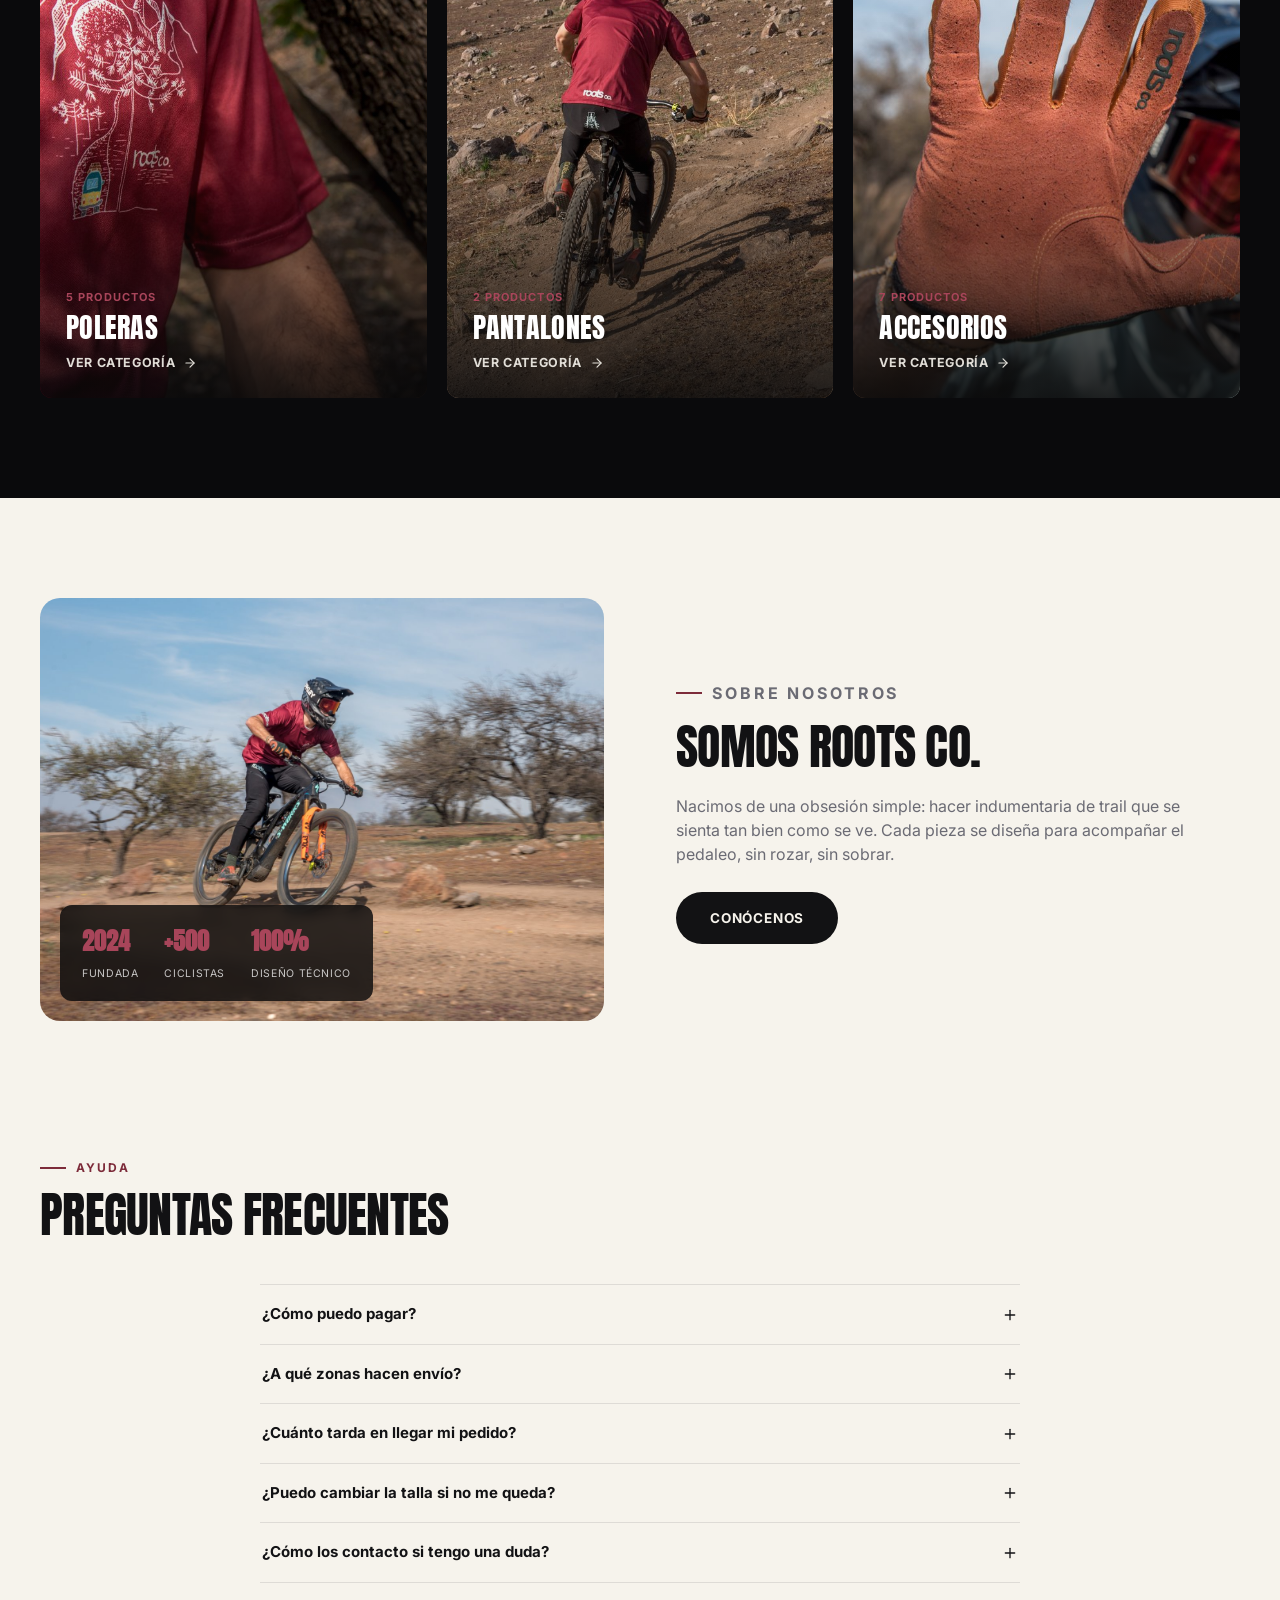
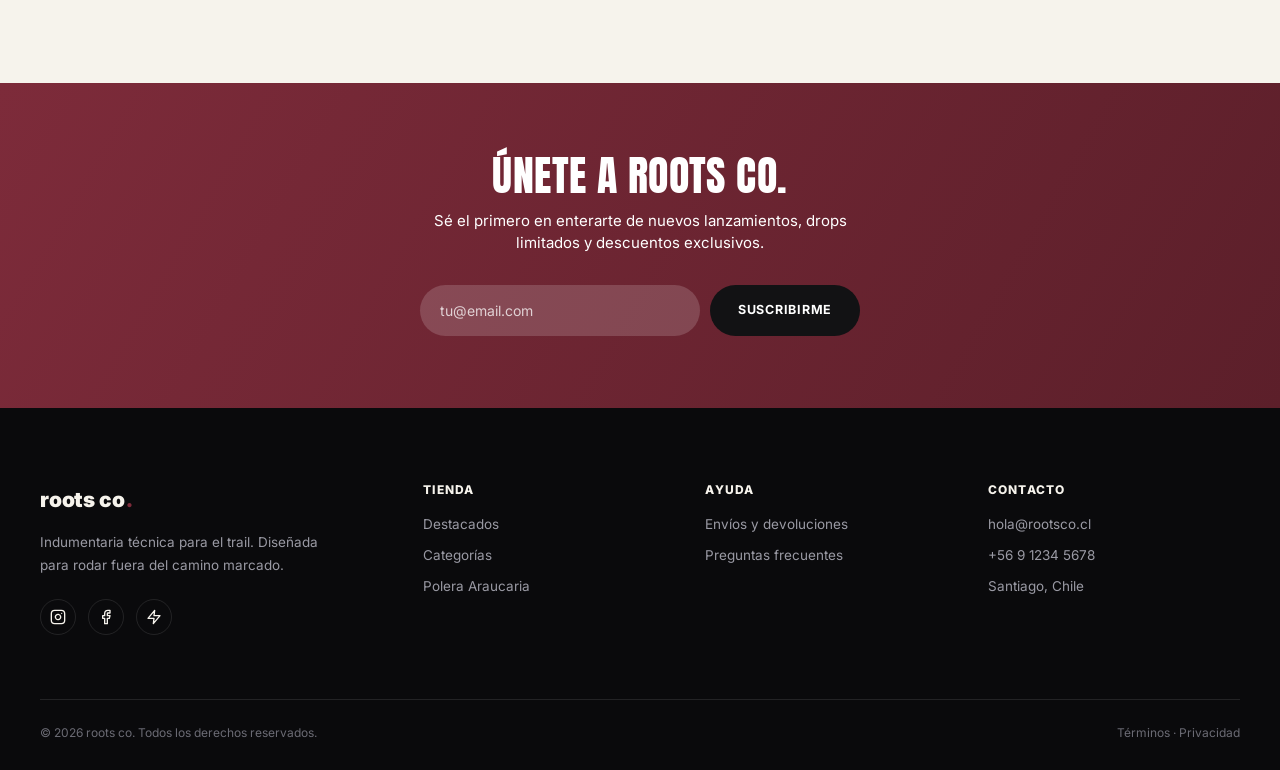
==== commit b344f3b1: "Agrega mejoras de SEO/CRO: 404, gracias, FAQ, sticky CTA, sitemap Lista basada en un checklist de SE" ====
--- a/index.html
+++ b/index.html
@@ -406,6 +406,100 @@
   </div>
 </section>
 
+<!-- ============ Preguntas frecuentes ============ -->
+<section class="section-faq" id="preguntas-frecuentes">
+  <div class="container">
+    <div class="section-head" data-reveal>
+      <div>
+        <p class="eyebrow">Ayuda</p>
+        <h2 class="section-title">Preguntas frecuentes</h2>
+      </div>
+    </div>
+
+    <div class="accordion faq-accordion" data-reveal>
+      <div class="accordion-item">
+        <button class="accordion-btn" type="button" data-accordion>
+          ¿Cómo puedo pagar?
+          <svg viewBox="0 0 24 24" fill="none" stroke="currentColor" stroke-width="2" stroke-linecap="round"><line x1="12" y1="5" x2="12" y2="19"/><line x1="5" y1="12" x2="19" y2="12"/></svg>
+        </button>
+        <div class="accordion-panel">
+          <p>A través de Mercado Pago: tarjetas de crédito, débito y otros medios de pago disponibles en Chile. El pago se procesa de forma segura, roots co. no almacena los datos de tu tarjeta.</p>
+        </div>
+      </div>
+      <div class="accordion-item">
+        <button class="accordion-btn" type="button" data-accordion>
+          ¿A qué zonas hacen envío?
+          <svg viewBox="0 0 24 24" fill="none" stroke="currentColor" stroke-width="2" stroke-linecap="round"><line x1="12" y1="5" x2="12" y2="19"/><line x1="5" y1="12" x2="19" y2="12"/></svg>
+        </button>
+        <div class="accordion-panel">
+          <p>Hacemos despachos a todo Chile a través de Chilexpress.</p>
+        </div>
+      </div>
+      <div class="accordion-item">
+        <button class="accordion-btn" type="button" data-accordion>
+          ¿Cuánto tarda en llegar mi pedido?
+          <svg viewBox="0 0 24 24" fill="none" stroke="currentColor" stroke-width="2" stroke-linecap="round"><line x1="12" y1="5" x2="12" y2="19"/><line x1="5" y1="12" x2="19" y2="12"/></svg>
+        </button>
+        <div class="accordion-panel">
+          <p>El envío estimado es de 2 a 4 días hábiles a todo Chile, desde que se confirma tu pago.</p>
+        </div>
+      </div>
+      <div class="accordion-item">
+        <button class="accordion-btn" type="button" data-accordion>
+          ¿Puedo cambiar la talla si no me queda?
+          <svg viewBox="0 0 24 24" fill="none" stroke="currentColor" stroke-width="2" stroke-linecap="round"><line x1="12" y1="5" x2="12" y2="19"/><line x1="5" y1="12" x2="19" y2="12"/></svg>
+        </button>
+        <div class="accordion-panel">
+          <p>Sí. Revisa la guía de talles en cada producto antes de comprar, y si necesitas hacer un cambio, contáctanos dentro del plazo indicado en nuestros <a href="terminos.html">Términos y condiciones</a>.</p>
+        </div>
+      </div>
+      <div class="accordion-item">
+        <button class="accordion-btn" type="button" data-accordion>
+          ¿Cómo los contacto si tengo una duda?
+          <svg viewBox="0 0 24 24" fill="none" stroke="currentColor" stroke-width="2" stroke-linecap="round"><line x1="12" y1="5" x2="12" y2="19"/><line x1="5" y1="12" x2="19" y2="12"/></svg>
+        </button>
+        <div class="accordion-panel">
+          <p>Usa el botón de mensaje que aparece abajo a la derecha en cualquier página del sitio — te respondemos a la brevedad.</p>
+        </div>
+      </div>
+    </div>
+  </div>
+</section>
+
+<script type="application/ld+json">
+{
+  "@context": "https://schema.org",
+  "@type": "FAQPage",
+  "mainEntity": [
+    {
+      "@type": "Question",
+      "name": "¿Cómo puedo pagar?",
+      "acceptedAnswer": { "@type": "Answer", "text": "A través de Mercado Pago: tarjetas de crédito, débito y otros medios de pago disponibles en Chile. El pago se procesa de forma segura, roots co. no almacena los datos de tu tarjeta." }
+    },
+    {
+      "@type": "Question",
+      "name": "¿A qué zonas hacen envío?",
+      "acceptedAnswer": { "@type": "Answer", "text": "Hacemos despachos a todo Chile a través de Chilexpress." }
+    },
+    {
+      "@type": "Question",
+      "name": "¿Cuánto tarda en llegar mi pedido?",
+      "acceptedAnswer": { "@type": "Answer", "text": "El envío estimado es de 2 a 4 días hábiles a todo Chile, desde que se confirma tu pago." }
+    },
+    {
+      "@type": "Question",
+      "name": "¿Puedo cambiar la talla si no me queda?",
+      "acceptedAnswer": { "@type": "Answer", "text": "Sí. Revisa la guía de talles en cada producto antes de comprar, y si necesitas hacer un cambio, contáctanos dentro del plazo indicado en los Términos y condiciones." }
+    },
+    {
+      "@type": "Question",
+      "name": "¿Cómo los contacto si tengo una duda?",
+      "acceptedAnswer": { "@type": "Answer", "text": "Usa el botón de mensaje que aparece abajo a la derecha en cualquier página del sitio." }
+    }
+  ]
+}
+</script>
+
 <!-- ============ Newsletter CTA ============ -->
 <section class="section-cta">
   <div class="container">
@@ -444,8 +538,8 @@
       <div class="footer-col">
         <h4>Ayuda</h4>
         <ul>
-          <li><a href="#">Envíos y devoluciones</a></li>
-          <li><a href="#">Preguntas frecuentes</a></li>
+          <li><a href="terminos.html">Envíos y devoluciones</a></li>
+          <li><a href="#preguntas-frecuentes">Preguntas frecuentes</a></li>
         </ul>
       </div>
 
--- a/css/styles.css
+++ b/css/styles.css
@@ -104,6 +104,7 @@
 
 .section-title {
   font-size: clamp(30px, 4.4vw, 48px);
+  letter-spacing: -0.015em;
 }
 
 .section-sub {
@@ -146,6 +147,7 @@
   color: var(--c-white);
 }
 .btn-dark:hover { background: var(--c-black); transform: translateY(-2px); }
+.btn:active { transform: scale(0.97); transition-duration: .12s; }
 
 .btn-block { width: 100%; }
 .btn-sm { padding: 11px 22px; font-size: 12px; }
@@ -191,6 +193,11 @@
 }
 @media (prefers-reduced-motion: reduce) {
   .announce-track { animation: none; }
+}
+@media (prefers-reduced-transparency: reduce) {
+  .site-header.is-solid { background: var(--c-black); backdrop-filter: none; -webkit-backdrop-filter: none; }
+  .search-overlay { background: var(--c-black); backdrop-filter: none; -webkit-backdrop-filter: none; }
+  .about-stats { background: var(--c-black); backdrop-filter: none; }
 }
 
 /* ---------- Header ---------- */
@@ -288,7 +295,9 @@
   font-size: 9.5px;
   font-weight: 800;
   display: flex; align-items: center; justify-content: center;
-}
+  transition: transform .22s var(--ease);
+}
+.cart-count.is-bump { transform: scale(1.35); }
 .nav-toggle {
   display: inline-flex;
   color: var(--c-white);
@@ -331,7 +340,9 @@
   position: fixed;
   inset: 0;
   z-index: 300;
-  background: rgba(10, 10, 12, 0.97);
+  background: rgba(10, 10, 12, 0.85);
+  backdrop-filter: blur(28px) saturate(160%);
+  -webkit-backdrop-filter: blur(28px) saturate(160%);
   display: flex;
   flex-direction: column;
   align-items: center;
@@ -469,6 +480,7 @@
 
 .hero-title {
   font-size: clamp(48px, 11vw, 128px);
+  letter-spacing: -0.03em;
   color: var(--c-white-pure);
   max-width: 16ch;
 }
@@ -711,6 +723,7 @@
   transition: background .25s ease, transform .25s ease;
 }
 .product-add:hover { background: var(--c-accent); }
+.product-add:active { transform: scale(0.97); transition-duration: .12s; }
 .product-add svg { width: 15px; height: 15px; }
 
 .products-foot {
@@ -996,7 +1009,8 @@
   box-shadow: 0 30px 60px -16px rgba(0, 0, 0, 0.35);
   padding: 20px;
   opacity: 0;
-  transform: translateY(16px) scale(0.97);
+  transform-origin: bottom right;
+  transform: translateY(10px) scale(0.92);
   pointer-events: none;
   transition: opacity .3s var(--ease), transform .3s var(--ease);
 }
@@ -1085,7 +1099,9 @@
   object-fit: cover;
   object-position: top center;
   display: block;
-}
+  transition: opacity .18s var(--ease);
+}
+.pdp-gallery-main img.is-swapping { opacity: 0; }
 .pdp-thumbs {
   display: flex;
   gap: 12px;
@@ -1105,11 +1121,27 @@
 .pdp-thumb img { width: 100%; height: 100%; object-fit: cover; display: block; }
 
 .pdp-info .product-badge { position: static; display: inline-flex; margin-bottom: 16px; }
-.pdp-title { font-size: clamp(30px, 4vw, 44px); margin-bottom: 10px; }
+.pdp-title { font-size: clamp(30px, 4vw, 44px); letter-spacing: -0.015em; margin-bottom: 10px; }
 .pdp-price { font-size: 24px; font-weight: 800; color: var(--c-accent); margin-bottom: 22px; }
 .pdp-price .old { color: var(--c-muted-light); text-decoration: line-through; font-weight: 500; font-size: 17px; margin-left: 10px; }
 
 .pdp-desc { color: var(--c-muted-light); font-size: 15.5px; margin-bottom: 30px; max-width: 54ch; }
+
+/* ---------- Error / thank-you pages (404, gracias) ---------- */
+.error-page { padding: 160px 0 120px; min-height: 70vh; display: flex; align-items: center; }
+.error-page-inner { max-width: 640px; text-align: center; margin: 0 auto; }
+.error-page .eyebrow { justify-content: center; margin-bottom: 18px; }
+.error-title {
+  font-family: var(--font-display);
+  font-size: clamp(36px, 6vw, 64px);
+  letter-spacing: -0.02em;
+  line-height: 1.05;
+  text-transform: uppercase;
+  margin-bottom: 20px;
+}
+.error-text { color: var(--c-muted-light); font-size: 16px; max-width: 46ch; margin: 0 auto 32px; }
+.error-cta { justify-content: center; }
+.thanks-icon { width: 56px; height: 56px; color: var(--c-accent); margin: 0 auto 20px; }
 
 /* ---------- Legal pages (Términos, Privacidad) ---------- */
 .legal-page { padding: 50px 0 100px; }
@@ -1117,6 +1149,7 @@
 .legal-page h1 {
   font-family: var(--font-display);
   font-size: clamp(30px, 4.4vw, 44px);
+  letter-spacing: -0.015em;
   text-transform: uppercase;
   margin-bottom: 8px;
 }
@@ -1163,6 +1196,23 @@
 }
 .pdp-size:hover { border-color: var(--c-ink); }
 .pdp-size.active { background: var(--c-ink); border-color: var(--c-ink); color: #fff; }
+.pdp-size.is-agotado {
+  position: relative;
+  color: var(--c-muted-light);
+  border-color: rgba(18,18,20,0.08);
+  background: rgba(18,18,20,0.03);
+  cursor: not-allowed;
+}
+.pdp-size.is-agotado::after {
+  content: '';
+  position: absolute;
+  left: 10%;
+  right: 10%;
+  top: 50%;
+  height: 1.5px;
+  background: currentColor;
+  transform: rotate(-10deg);
+}
 
 .pdp-colors { display: flex; gap: 12px; }
 .pdp-color {
@@ -1198,6 +1248,33 @@
 }
 .pdp-actions .btn { flex: 1; min-width: 200px; }
 
+.sticky-buy { display: none; }
+@media (max-width: 767.98px) {
+  .sticky-buy {
+    display: flex;
+    align-items: center;
+    justify-content: space-between;
+    gap: 14px;
+    position: fixed;
+    left: 0; right: 0; bottom: 0;
+    z-index: 80;
+    background: var(--c-white-pure);
+    padding: 12px 16px calc(12px + env(safe-area-inset-bottom));
+    box-shadow: 0 -8px 24px -8px rgba(0, 0, 0, 0.18);
+    transform: translateY(100%);
+    transition: transform .3s var(--ease);
+  }
+  .sticky-buy.is-visible { transform: translateY(0); }
+  .sticky-buy-info { display: flex; flex-direction: column; min-width: 0; }
+  .sticky-buy-info strong { font-size: 12.5px; white-space: nowrap; overflow: hidden; text-overflow: ellipsis; }
+  .sticky-buy-info span { font-size: 15px; font-weight: 800; color: var(--c-accent); }
+  .sticky-buy .btn { padding: 12px 20px; font-size: 12px; flex-shrink: 0; }
+}
+@media (prefers-reduced-motion: reduce) {
+  .sticky-buy { transition: opacity .2s ease; transform: none; opacity: 0; pointer-events: none; }
+  .sticky-buy.is-visible { opacity: 1; pointer-events: auto; }
+}
+
 .pdp-meta {
   margin-top: 30px;
   display: flex;
@@ -1240,6 +1317,10 @@
 }
 .accordion-panel ul { padding-left: 18px; list-style: disc; }
 
+.section-faq { background: var(--c-white); padding: 30px 0 100px; }
+.faq-accordion { max-width: 760px; margin: 0 auto; }
+.faq-accordion .accordion-btn { font-size: 15px; }
+
 .related {
   padding: 0 0 110px;
 }
@@ -1252,7 +1333,7 @@
   padding: 24px 0 0;
   background: var(--c-white);
 }
-.category-title { font-size: clamp(32px, 5vw, 52px); margin-bottom: 4px; }
+.category-title { font-size: clamp(32px, 5vw, 52px); letter-spacing: -0.015em; margin-bottom: 4px; }
 .category-desc { color: var(--c-muted-light); font-size: 15px; max-width: 56ch; margin-top: 10px; }
 
 .category-toolbar {
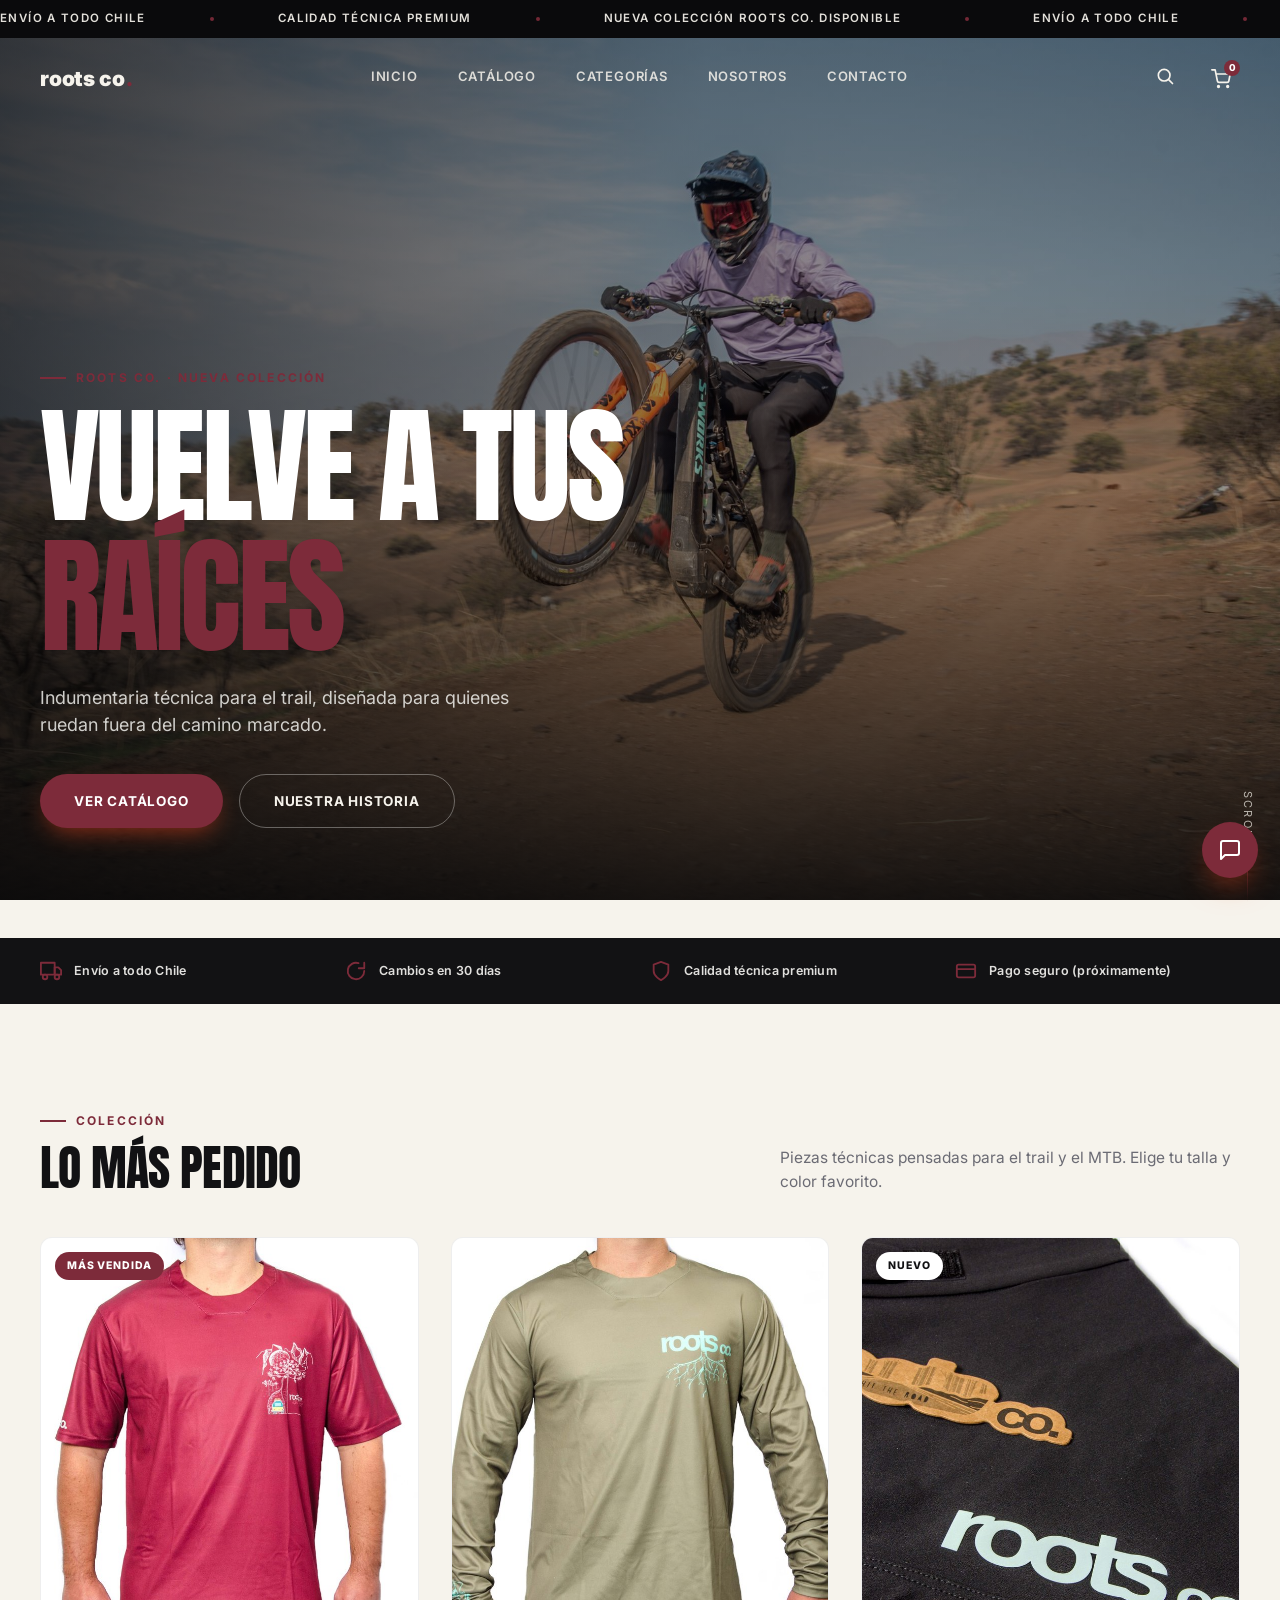
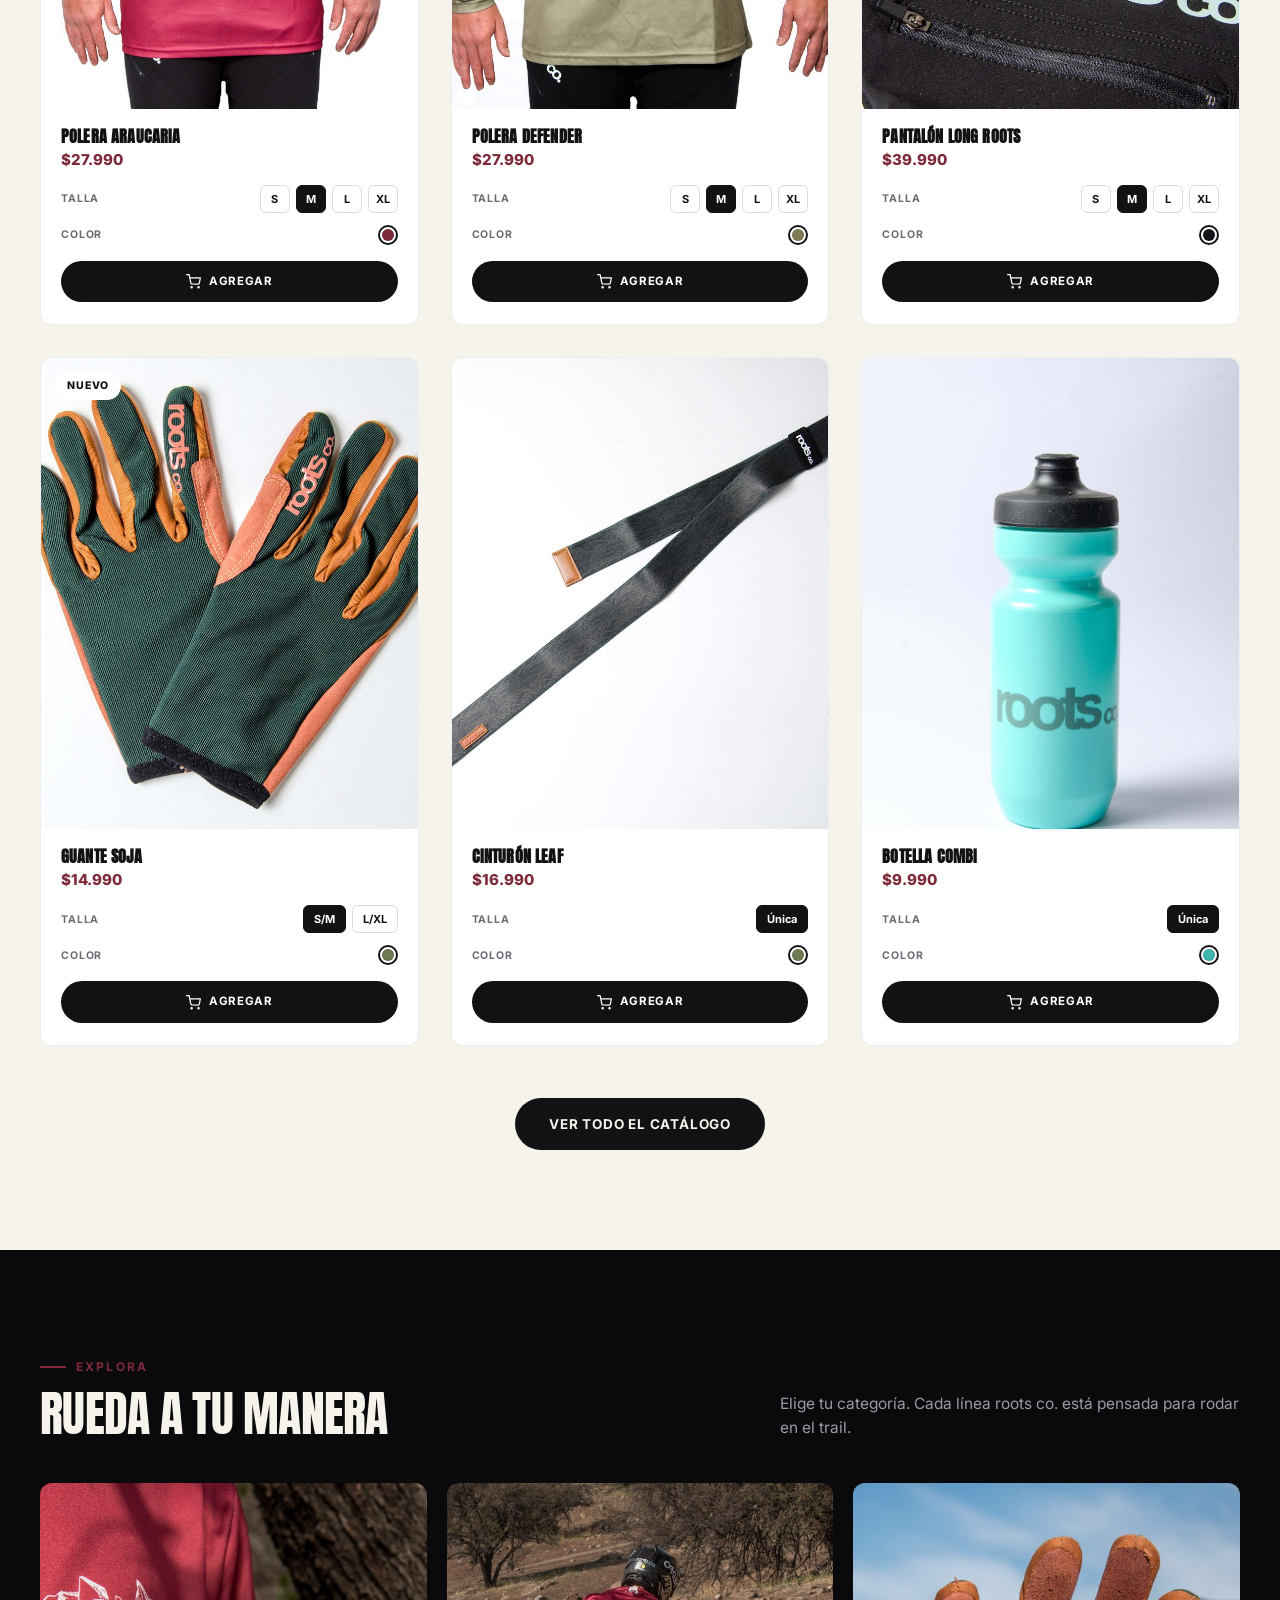
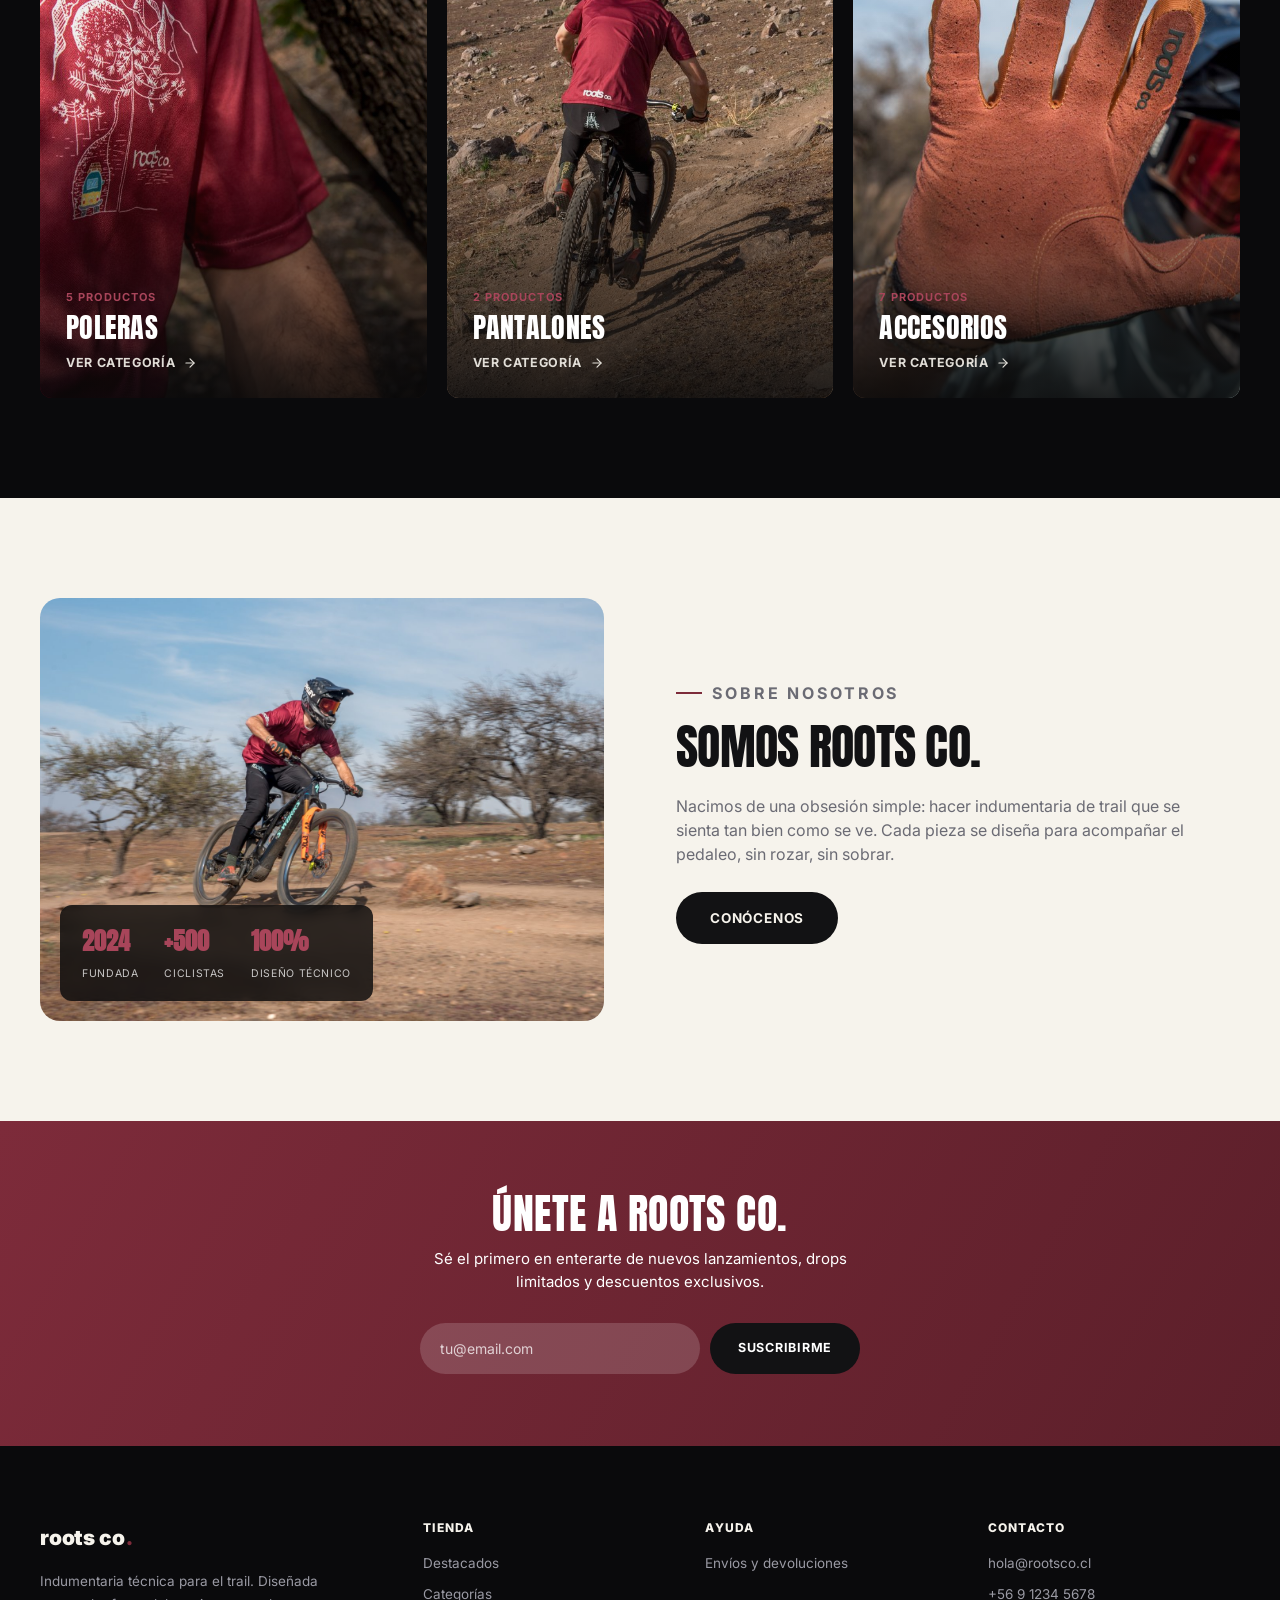
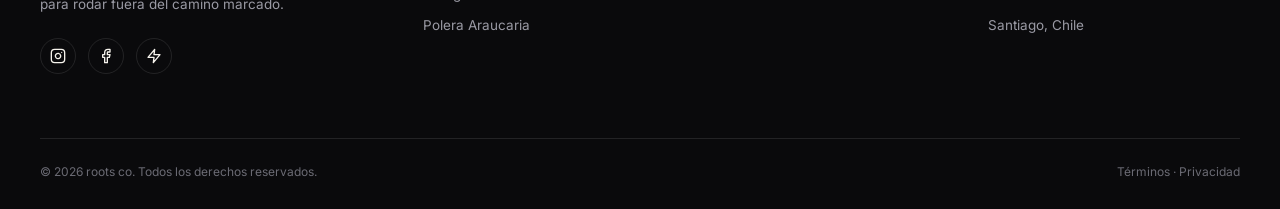
==== commit f2ae03b7: "Elimina la sección de preguntas frecuentes Co-Authored-By: Claude Sonnet 5 <noreply@anthropic.com>" ====
--- a/index.html
+++ b/index.html
@@ -406,100 +406,6 @@
   </div>
 </section>
 
-<!-- ============ Preguntas frecuentes ============ -->
-<section class="section-faq" id="preguntas-frecuentes">
-  <div class="container">
-    <div class="section-head" data-reveal>
-      <div>
-        <p class="eyebrow">Ayuda</p>
-        <h2 class="section-title">Preguntas frecuentes</h2>
-      </div>
-    </div>
-
-    <div class="accordion faq-accordion" data-reveal>
-      <div class="accordion-item">
-        <button class="accordion-btn" type="button" data-accordion>
-          ¿Cómo puedo pagar?
-          <svg viewBox="0 0 24 24" fill="none" stroke="currentColor" stroke-width="2" stroke-linecap="round"><line x1="12" y1="5" x2="12" y2="19"/><line x1="5" y1="12" x2="19" y2="12"/></svg>
-        </button>
-        <div class="accordion-panel">
-          <p>A través de Mercado Pago: tarjetas de crédito, débito y otros medios de pago disponibles en Chile. El pago se procesa de forma segura, roots co. no almacena los datos de tu tarjeta.</p>
-        </div>
-      </div>
-      <div class="accordion-item">
-        <button class="accordion-btn" type="button" data-accordion>
-          ¿A qué zonas hacen envío?
-          <svg viewBox="0 0 24 24" fill="none" stroke="currentColor" stroke-width="2" stroke-linecap="round"><line x1="12" y1="5" x2="12" y2="19"/><line x1="5" y1="12" x2="19" y2="12"/></svg>
-        </button>
-        <div class="accordion-panel">
-          <p>Hacemos despachos a todo Chile a través de Chilexpress.</p>
-        </div>
-      </div>
-      <div class="accordion-item">
-        <button class="accordion-btn" type="button" data-accordion>
-          ¿Cuánto tarda en llegar mi pedido?
-          <svg viewBox="0 0 24 24" fill="none" stroke="currentColor" stroke-width="2" stroke-linecap="round"><line x1="12" y1="5" x2="12" y2="19"/><line x1="5" y1="12" x2="19" y2="12"/></svg>
-        </button>
-        <div class="accordion-panel">
-          <p>El envío estimado es de 2 a 4 días hábiles a todo Chile, desde que se confirma tu pago.</p>
-        </div>
-      </div>
-      <div class="accordion-item">
-        <button class="accordion-btn" type="button" data-accordion>
-          ¿Puedo cambiar la talla si no me queda?
-          <svg viewBox="0 0 24 24" fill="none" stroke="currentColor" stroke-width="2" stroke-linecap="round"><line x1="12" y1="5" x2="12" y2="19"/><line x1="5" y1="12" x2="19" y2="12"/></svg>
-        </button>
-        <div class="accordion-panel">
-          <p>Sí. Revisa la guía de talles en cada producto antes de comprar, y si necesitas hacer un cambio, contáctanos dentro del plazo indicado en nuestros <a href="terminos.html">Términos y condiciones</a>.</p>
-        </div>
-      </div>
-      <div class="accordion-item">
-        <button class="accordion-btn" type="button" data-accordion>
-          ¿Cómo los contacto si tengo una duda?
-          <svg viewBox="0 0 24 24" fill="none" stroke="currentColor" stroke-width="2" stroke-linecap="round"><line x1="12" y1="5" x2="12" y2="19"/><line x1="5" y1="12" x2="19" y2="12"/></svg>
-        </button>
-        <div class="accordion-panel">
-          <p>Usa el botón de mensaje que aparece abajo a la derecha en cualquier página del sitio — te respondemos a la brevedad.</p>
-        </div>
-      </div>
-    </div>
-  </div>
-</section>
-
-<script type="application/ld+json">
-{
-  "@context": "https://schema.org",
-  "@type": "FAQPage",
-  "mainEntity": [
-    {
-      "@type": "Question",
-      "name": "¿Cómo puedo pagar?",
-      "acceptedAnswer": { "@type": "Answer", "text": "A través de Mercado Pago: tarjetas de crédito, débito y otros medios de pago disponibles en Chile. El pago se procesa de forma segura, roots co. no almacena los datos de tu tarjeta." }
-    },
-    {
-      "@type": "Question",
-      "name": "¿A qué zonas hacen envío?",
-      "acceptedAnswer": { "@type": "Answer", "text": "Hacemos despachos a todo Chile a través de Chilexpress." }
-    },
-    {
-      "@type": "Question",
-      "name": "¿Cuánto tarda en llegar mi pedido?",
-      "acceptedAnswer": { "@type": "Answer", "text": "El envío estimado es de 2 a 4 días hábiles a todo Chile, desde que se confirma tu pago." }
-    },
-    {
-      "@type": "Question",
-      "name": "¿Puedo cambiar la talla si no me queda?",
-      "acceptedAnswer": { "@type": "Answer", "text": "Sí. Revisa la guía de talles en cada producto antes de comprar, y si necesitas hacer un cambio, contáctanos dentro del plazo indicado en los Términos y condiciones." }
-    },
-    {
-      "@type": "Question",
-      "name": "¿Cómo los contacto si tengo una duda?",
-      "acceptedAnswer": { "@type": "Answer", "text": "Usa el botón de mensaje que aparece abajo a la derecha en cualquier página del sitio." }
-    }
-  ]
-}
-</script>
-
 <!-- ============ Newsletter CTA ============ -->
 <section class="section-cta">
   <div class="container">
@@ -539,7 +445,6 @@
         <h4>Ayuda</h4>
         <ul>
           <li><a href="terminos.html">Envíos y devoluciones</a></li>
-          <li><a href="#preguntas-frecuentes">Preguntas frecuentes</a></li>
         </ul>
       </div>
 
--- a/css/styles.css
+++ b/css/styles.css
@@ -1317,10 +1317,6 @@
 }
 .accordion-panel ul { padding-left: 18px; list-style: disc; }
 
-.section-faq { background: var(--c-white); padding: 30px 0 100px; }
-.faq-accordion { max-width: 760px; margin: 0 auto; }
-.faq-accordion .accordion-btn { font-size: 15px; }
-
 .related {
   padding: 0 0 110px;
 }
